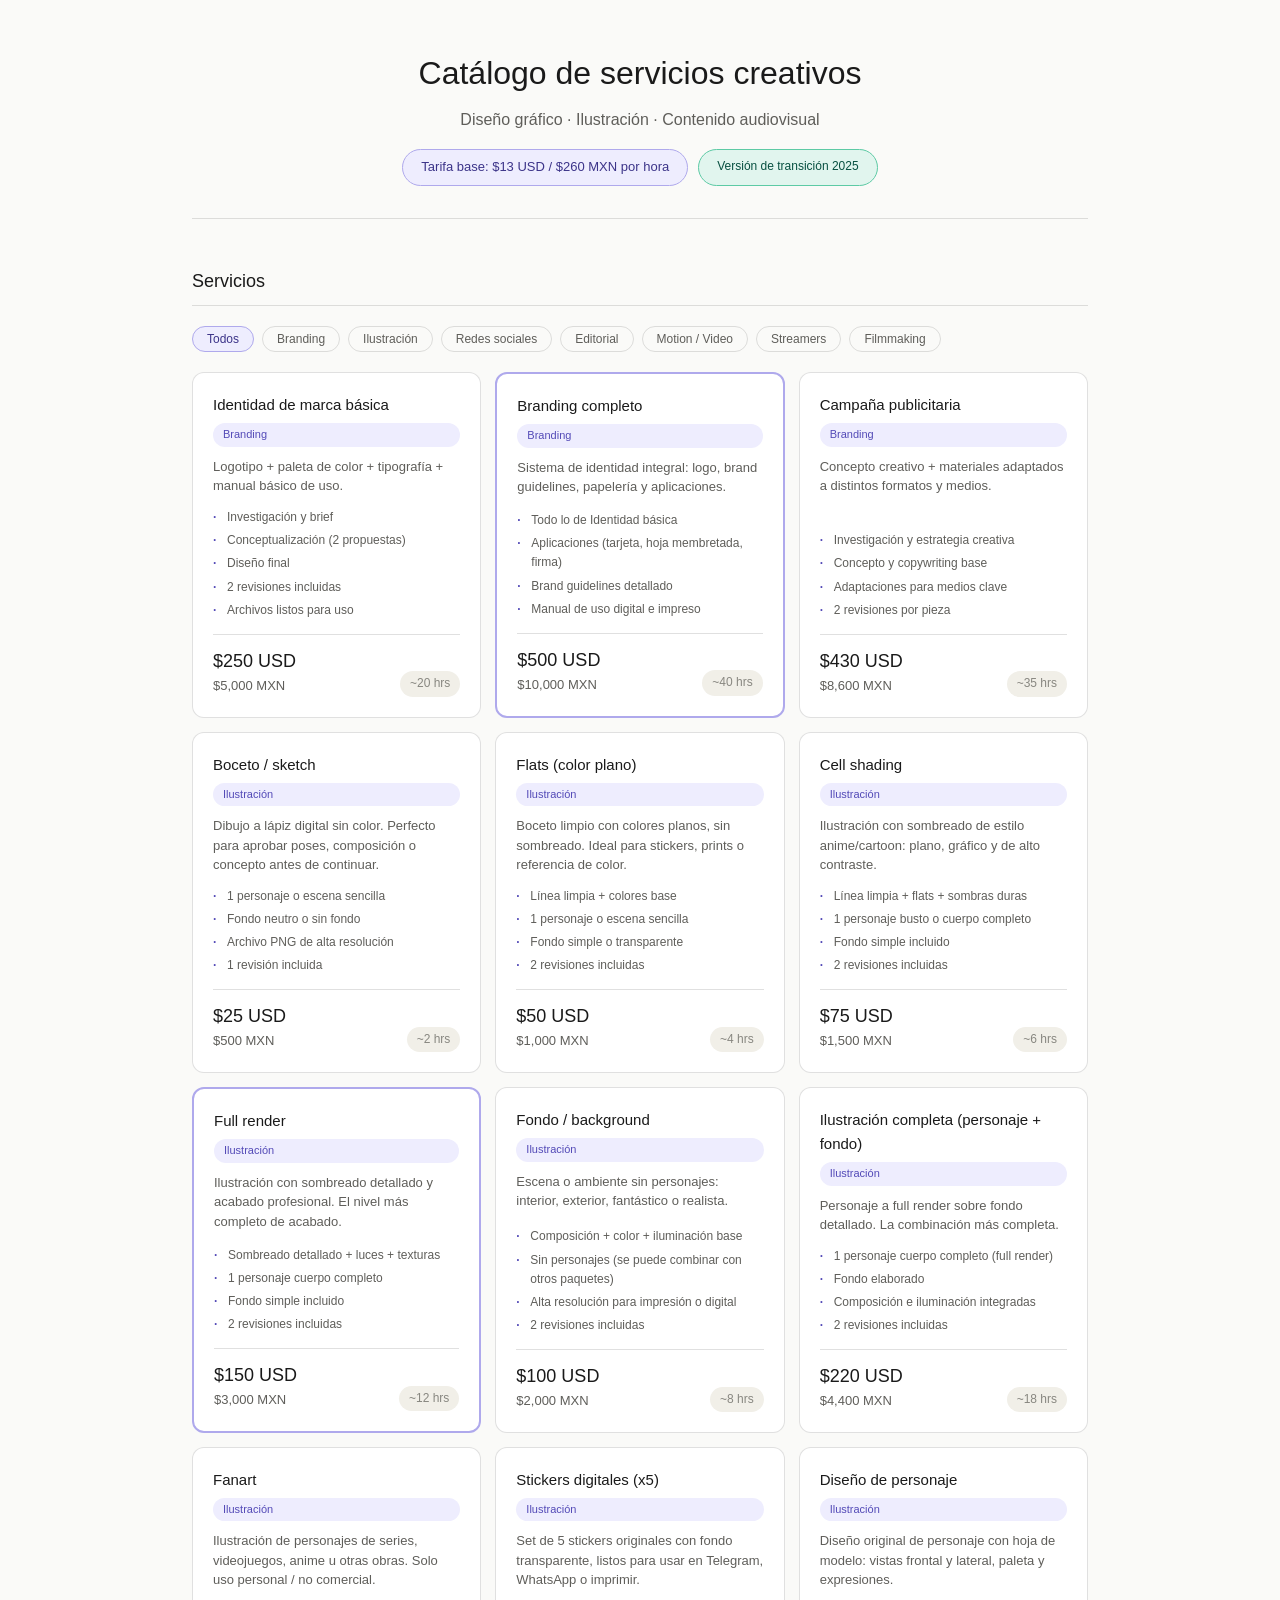
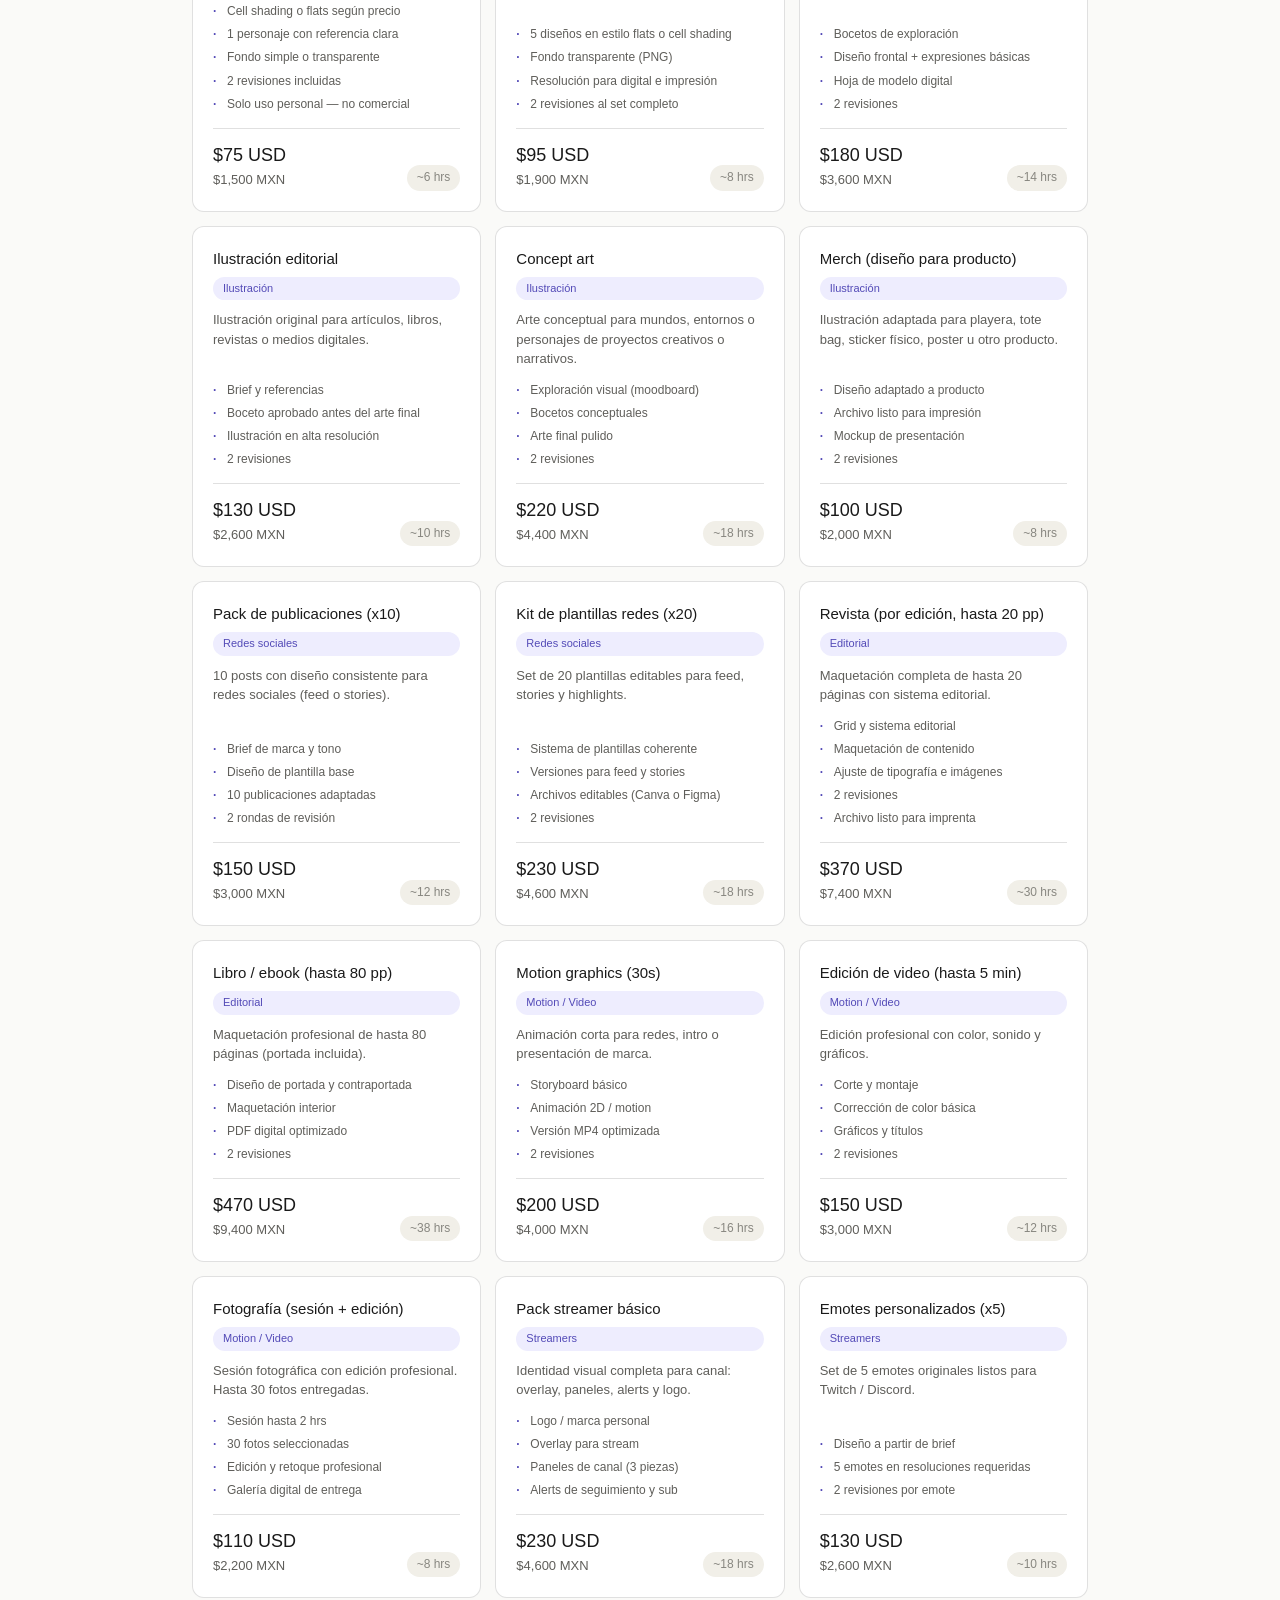
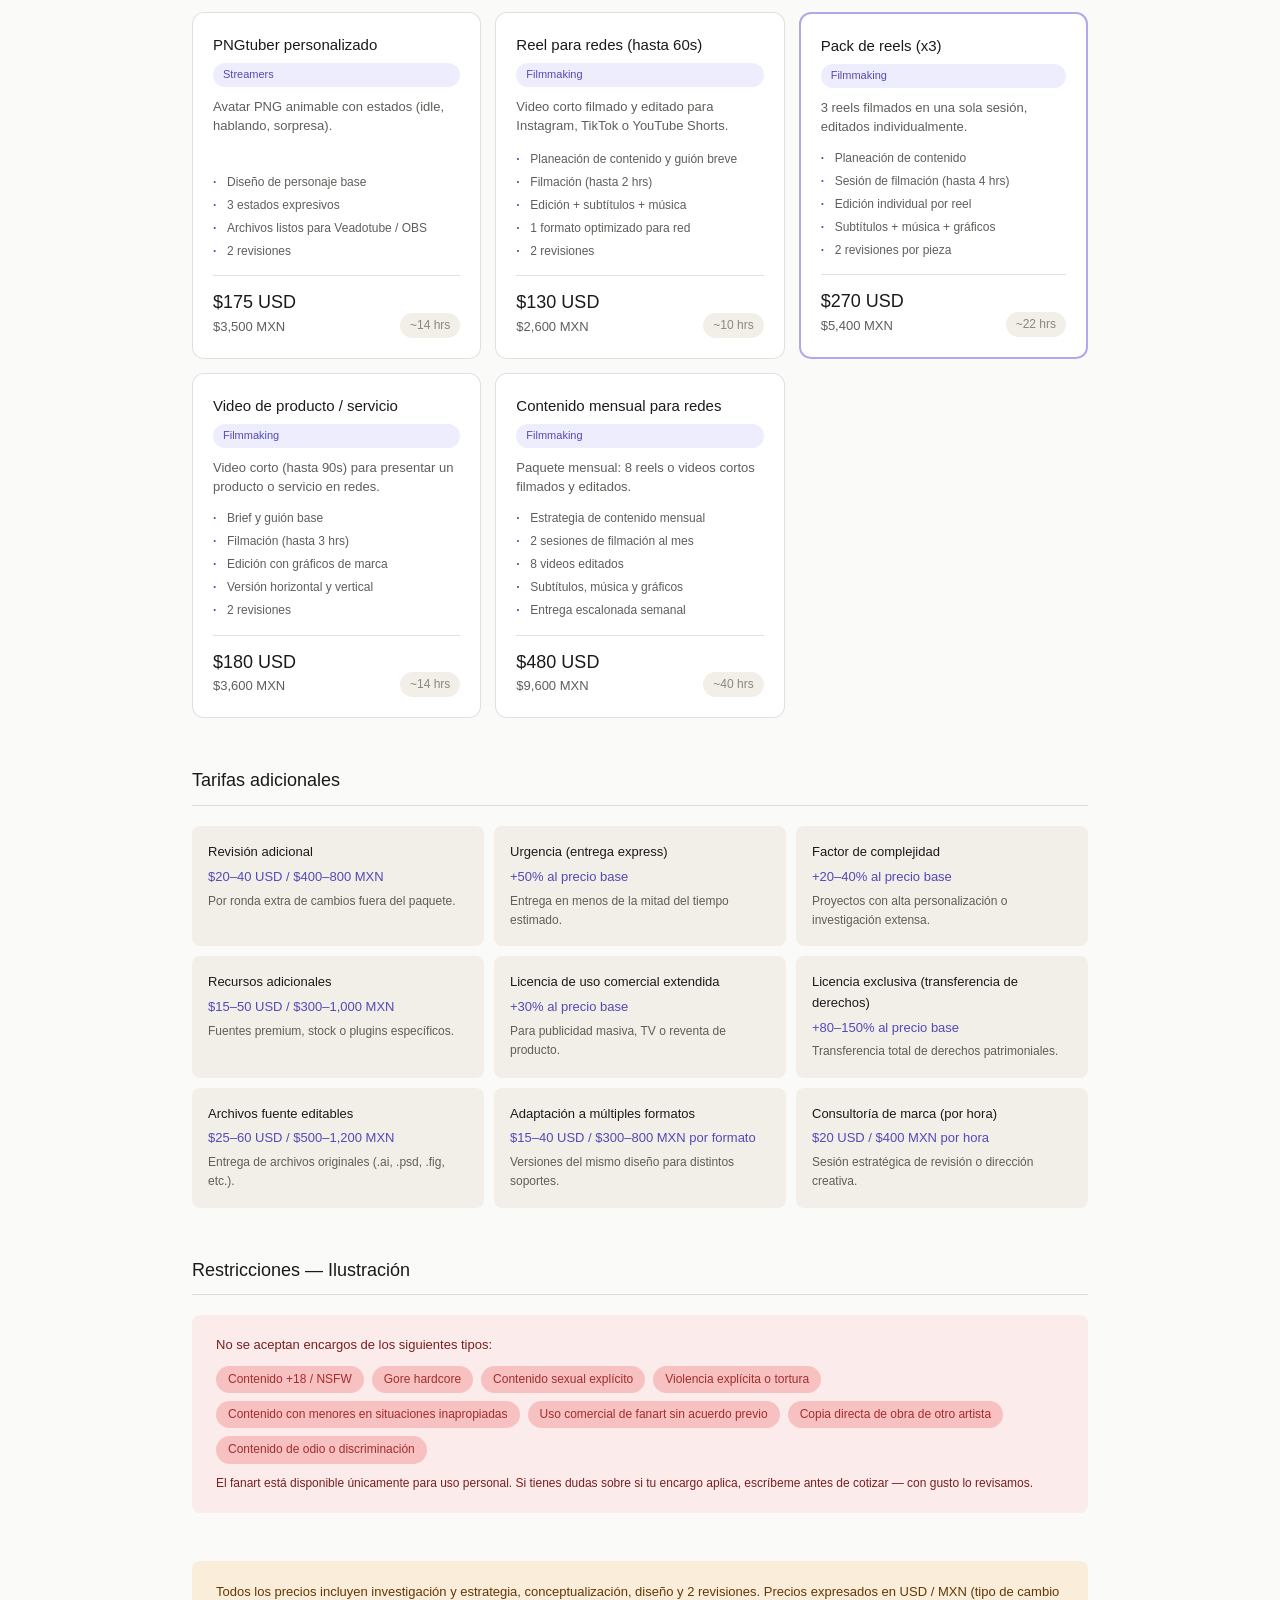
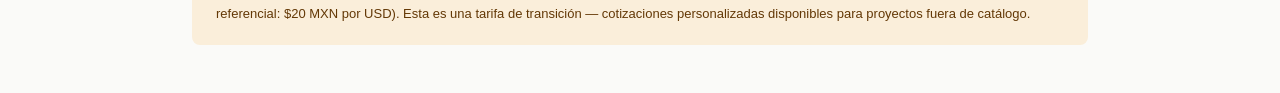
==== index.html @ ddeb5fc2 "init commit" ====
<!DOCTYPE html>
<html lang="es">
<head>
<meta charset="UTF-8">
<meta name="viewport" content="width=device-width, initial-scale=1.0">
<title>Catálogo de Servicios Creativos — Versión Actual</title>
<style>
  :root {
    --purple-50: #EEEDFE; --purple-200: #AFA9EC; --purple-600: #534AB7; --purple-800: #3C3489;
    --teal-50: #E1F5EE; --teal-200: #5DCAA5; --teal-800: #085041;
    --amber-50: #FAEEDA; --amber-800: #633806;
    --text-primary: #1a1a1a; --text-secondary: #5F5E5A; --text-tertiary: #888780;
    --bg-primary: #ffffff; --bg-secondary: #F1EFE8;
    --border: rgba(0,0,0,0.12); --radius-md: 8px; --radius-lg: 12px;
  }
  * { box-sizing: border-box; margin: 0; padding: 0; }
  body { font-family: -apple-system, BlinkMacSystemFont, 'Segoe UI', sans-serif; color: var(--text-primary); background: #fafaf8; font-size: 15px; line-height: 1.6; }
  .page { max-width: 960px; margin: 0 auto; padding: 3rem 2rem; }
  .header { text-align: center; margin-bottom: 3rem; padding-bottom: 2rem; border-bottom: 0.5px solid var(--border); }
  .header h1 { font-size: 32px; font-weight: 500; color: var(--text-primary); margin-bottom: 8px; }
  .header p { font-size: 16px; color: var(--text-secondary); margin-bottom: 16px; }
  .badges { display: flex; gap: 10px; justify-content: center; flex-wrap: wrap; margin-top: 12px; }
  .badge { display: inline-block; font-size: 13px; font-weight: 500; padding: 7px 18px; border-radius: 999px; }
  .badge-rate { background: var(--purple-50); color: var(--purple-800); border: 1px solid var(--purple-200); }
  .badge-note { background: var(--teal-50); color: var(--teal-800); border: 1px solid var(--teal-200); font-size: 12px; }
  .section { margin-bottom: 3rem; }
  .section-title { font-size: 18px; font-weight: 500; color: var(--text-primary); margin-bottom: 1.25rem; padding-bottom: 10px; border-bottom: 0.5px solid var(--border); }
  .services-grid { display: grid; grid-template-columns: repeat(auto-fill, minmax(280px, 1fr)); gap: 14px; }
  .service-card { background: var(--bg-primary); border: 0.5px solid var(--border); border-radius: var(--radius-lg); padding: 1.25rem; display: flex; flex-direction: column; }
  .service-card.featured { border: 2px solid var(--purple-200); }
  .service-name { font-size: 15px; font-weight: 500; color: var(--text-primary); margin-bottom: 6px; }
  .service-cat { font-size: 11px; color: var(--purple-600); background: var(--purple-50); display: inline-block; padding: 3px 10px; border-radius: 999px; margin-bottom: 10px; font-weight: 500; }
  .service-desc { font-size: 13px; color: var(--text-secondary); margin-bottom: 10px; line-height: 1.5; flex-grow: 1; }
  .includes { font-size: 12px; color: var(--text-secondary); margin-bottom: 12px; }
  .includes li { padding: 2px 0; list-style: none; padding-left: 14px; position: relative; }
  .includes li::before { content: "·"; position: absolute; left: 0; color: var(--purple-600); font-weight: 700; }
  .price-row { display: flex; justify-content: space-between; align-items: flex-end; border-top: 0.5px solid var(--border); padding-top: 12px; }
  .price-usd { font-size: 18px; font-weight: 500; color: var(--text-primary); }
  .price-mxn { font-size: 13px; color: var(--text-secondary); }
  .hrs-tag { font-size: 12px; color: var(--text-tertiary); background: var(--bg-secondary); padding: 3px 10px; border-radius: 999px; }
  .extras-grid { display: grid; grid-template-columns: repeat(auto-fill, minmax(220px, 1fr)); gap: 10px; }
  .extra-card { background: var(--bg-secondary); border-radius: var(--radius-md); padding: 1rem; }
  .extra-name { font-size: 13px; font-weight: 500; color: var(--text-primary); margin-bottom: 4px; }
  .extra-price { font-size: 13px; color: var(--purple-600); font-weight: 500; margin-bottom: 4px; }
  .extra-desc { font-size: 12px; color: var(--text-secondary); }
  .note-box { background: var(--amber-50); border-radius: var(--radius-md); padding: 1.25rem 1.5rem; font-size: 13px; color: var(--amber-800); line-height: 1.7; }
  .restrict-box { background: #FCEBEB; border-radius: var(--radius-md); padding: 1.25rem 1.5rem; margin-top: 1rem; }
  .restrict-title { font-size: 13px; font-weight: 500; color: #791F1F; margin-bottom: 10px; }
  .restrict-grid { display: flex; flex-wrap: wrap; gap: 8px; }
  .restrict-tag { font-size: 12px; color: #A32D2D; background: #F7C1C1; padding: 4px 12px; border-radius: 999px; }
  .restrict-note { font-size: 12px; color: #791F1F; margin-top: 10px; line-height: 1.6; }
  .filter-bar { display: flex; flex-wrap: wrap; gap: 8px; margin-bottom: 1.25rem; }
  .filter-btn { font-size: 12px; padding: 5px 14px; border: 0.5px solid var(--border); border-radius: 999px; background: transparent; color: var(--text-secondary); cursor: pointer; font-family: inherit; }
  .filter-btn.active, .filter-btn:hover { background: var(--purple-50); color: var(--purple-800); border-color: var(--purple-200); }
  @media print { .filter-bar { display: none; } .services-grid { grid-template-columns: repeat(2, 1fr); } }
</style>
</head>
<body>
<div class="page">
  <div class="header">
    <h1>Catálogo de servicios creativos</h1>
    <p>Diseño gráfico · Ilustración · Contenido audiovisual</p>
    <div class="badges">
      <div class="badge badge-rate">Tarifa base: $13 USD / $260 MXN por hora</div>
      <div class="badge badge-note">Versión de transición 2025</div>
    </div>
  </div>

  <div class="section">
    <div class="section-title">Servicios</div>
    <div class="filter-bar">
      <button class="filter-btn active" onclick="filterCards('all', this)">Todos</button>
      <button class="filter-btn" onclick="filterCards('branding', this)">Branding</button>
      <button class="filter-btn" onclick="filterCards('ilustracion', this)">Ilustración</button>
      <button class="filter-btn" onclick="filterCards('social', this)">Redes sociales</button>
      <button class="filter-btn" onclick="filterCards('editorial', this)">Editorial</button>
      <button class="filter-btn" onclick="filterCards('motion', this)">Motion / Video</button>
      <button class="filter-btn" onclick="filterCards('streamer', this)">Streamers</button>
      <button class="filter-btn" onclick="filterCards('filmmaking', this)">Filmmaking</button>
    </div>
    <div class="services-grid" id="services-grid"></div>
  </div>

  <div class="section">
    <div class="section-title">Tarifas adicionales</div>
    <div class="extras-grid" id="extras-grid"></div>
  </div>

  <div class="section">
    <div class="section-title">Restricciones — Ilustración</div>
    <div class="restrict-box">
      <div class="restrict-title">No se aceptan encargos de los siguientes tipos:</div>
      <div class="restrict-grid">
        <span class="restrict-tag">Contenido +18 / NSFW</span>
        <span class="restrict-tag">Gore hardcore</span>
        <span class="restrict-tag">Contenido sexual explícito</span>
        <span class="restrict-tag">Violencia explícita o tortura</span>
        <span class="restrict-tag">Contenido con menores en situaciones inapropiadas</span>
        <span class="restrict-tag">Uso comercial de fanart sin acuerdo previo</span>
        <span class="restrict-tag">Copia directa de obra de otro artista</span>
        <span class="restrict-tag">Contenido de odio o discriminación</span>
      </div>
      <div class="restrict-note">El fanart está disponible únicamente para uso personal. Si tienes dudas sobre si tu encargo aplica, escríbeme antes de cotizar — con gusto lo revisamos.</div>
    </div>
  </div>

  <div class="note-box">
    Todos los precios incluyen investigación y estrategia, conceptualización, diseño y 2 revisiones. Precios expresados en USD / MXN (tipo de cambio referencial: $20 MXN por USD). Esta es una tarifa de transición — cotizaciones personalizadas disponibles para proyectos fuera de catálogo.
  </div>
</div>

<script>
const TC = 20;
const services = [
  { cat: 'branding', name: 'Identidad de marca básica', desc: 'Logotipo + paleta de color + tipografía + manual básico de uso.', hrs: 20, price: 250, includes: ['Investigación y brief', 'Conceptualización (2 propuestas)', 'Diseño final', '2 revisiones incluidas', 'Archivos listos para uso'] },
  { cat: 'branding', name: 'Branding completo', desc: 'Sistema de identidad integral: logo, brand guidelines, papelería y aplicaciones.', hrs: 40, price: 500, featured: true, includes: ['Todo lo de Identidad básica', 'Aplicaciones (tarjeta, hoja membretada, firma)', 'Brand guidelines detallado', 'Manual de uso digital e impreso'] },
  { cat: 'branding', name: 'Campaña publicitaria', desc: 'Concepto creativo + materiales adaptados a distintos formatos y medios.', hrs: 35, price: 430, includes: ['Investigación y estrategia creativa', 'Concepto y copywriting base', 'Adaptaciones para medios clave', '2 revisiones por pieza'] },
  { cat: 'ilustracion', name: 'Boceto / sketch', desc: 'Dibujo a lápiz digital sin color. Perfecto para aprobar poses, composición o concepto antes de continuar.', hrs: 2, price: 25, includes: ['1 personaje o escena sencilla', 'Fondo neutro o sin fondo', 'Archivo PNG de alta resolución', '1 revisión incluida'] },
  { cat: 'ilustracion', name: 'Flats (color plano)', desc: 'Boceto limpio con colores planos, sin sombreado. Ideal para stickers, prints o referencia de color.', hrs: 4, price: 50, includes: ['Línea limpia + colores base', '1 personaje o escena sencilla', 'Fondo simple o transparente', '2 revisiones incluidas'] },
  { cat: 'ilustracion', name: 'Cell shading', desc: 'Ilustración con sombreado de estilo anime/cartoon: plano, gráfico y de alto contraste.', hrs: 6, price: 75, includes: ['Línea limpia + flats + sombras duras', '1 personaje busto o cuerpo completo', 'Fondo simple incluido', '2 revisiones incluidas'] },
  { cat: 'ilustracion', name: 'Full render', desc: 'Ilustración con sombreado detallado y acabado profesional. El nivel más completo de acabado.', hrs: 12, price: 150, featured: true, includes: ['Sombreado detallado + luces + texturas', '1 personaje cuerpo completo', 'Fondo simple incluido', '2 revisiones incluidas'] },
  { cat: 'ilustracion', name: 'Fondo / background', desc: 'Escena o ambiente sin personajes: interior, exterior, fantástico o realista.', hrs: 8, price: 100, includes: ['Composición + color + iluminación base', 'Sin personajes (se puede combinar con otros paquetes)', 'Alta resolución para impresión o digital', '2 revisiones incluidas'] },
  { cat: 'ilustracion', name: 'Ilustración completa (personaje + fondo)', desc: 'Personaje a full render sobre fondo detallado. La combinación más completa.', hrs: 18, price: 220, includes: ['1 personaje cuerpo completo (full render)', 'Fondo elaborado', 'Composición e iluminación integradas', '2 revisiones incluidas'] },
  { cat: 'ilustracion', name: 'Fanart', desc: 'Ilustración de personajes de series, videojuegos, anime u otras obras. Solo uso personal / no comercial.', hrs: 6, price: 75, includes: ['Cell shading o flats según precio', '1 personaje con referencia clara', 'Fondo simple o transparente', '2 revisiones incluidas', 'Solo uso personal — no comercial'] },
  { cat: 'ilustracion', name: 'Stickers digitales (x5)', desc: 'Set de 5 stickers originales con fondo transparente, listos para usar en Telegram, WhatsApp o imprimir.', hrs: 8, price: 95, includes: ['5 diseños en estilo flats o cell shading', 'Fondo transparente (PNG)', 'Resolución para digital e impresión', '2 revisiones al set completo'] },
  { cat: 'ilustracion', name: 'Diseño de personaje', desc: 'Diseño original de personaje con hoja de modelo: vistas frontal y lateral, paleta y expresiones.', hrs: 14, price: 180, includes: ['Bocetos de exploración', 'Diseño frontal + expresiones básicas', 'Hoja de modelo digital', '2 revisiones'] },
  { cat: 'ilustracion', name: 'Ilustración editorial', desc: 'Ilustración original para artículos, libros, revistas o medios digitales.', hrs: 10, price: 130, includes: ['Brief y referencias', 'Boceto aprobado antes del arte final', 'Ilustración en alta resolución', '2 revisiones'] },
  { cat: 'ilustracion', name: 'Concept art', desc: 'Arte conceptual para mundos, entornos o personajes de proyectos creativos o narrativos.', hrs: 18, price: 220, includes: ['Exploración visual (moodboard)', 'Bocetos conceptuales', 'Arte final pulido', '2 revisiones'] },
  { cat: 'ilustracion', name: 'Merch (diseño para producto)', desc: 'Ilustración adaptada para playera, tote bag, sticker físico, poster u otro producto.', hrs: 8, price: 100, includes: ['Diseño adaptado a producto', 'Archivo listo para impresión', 'Mockup de presentación', '2 revisiones'] },
  { cat: 'social', name: 'Pack de publicaciones (x10)', desc: '10 posts con diseño consistente para redes sociales (feed o stories).', hrs: 12, price: 150, includes: ['Brief de marca y tono', 'Diseño de plantilla base', '10 publicaciones adaptadas', '2 rondas de revisión'] },
  { cat: 'social', name: 'Kit de plantillas redes (x20)', desc: 'Set de 20 plantillas editables para feed, stories y highlights.', hrs: 18, price: 230, includes: ['Sistema de plantillas coherente', 'Versiones para feed y stories', 'Archivos editables (Canva o Figma)', '2 revisiones'] },
  { cat: 'editorial', name: 'Revista (por edición, hasta 20 pp)', desc: 'Maquetación completa de hasta 20 páginas con sistema editorial.', hrs: 30, price: 370, includes: ['Grid y sistema editorial', 'Maquetación de contenido', 'Ajuste de tipografía e imágenes', '2 revisiones', 'Archivo listo para imprenta'] },
  { cat: 'editorial', name: 'Libro / ebook (hasta 80 pp)', desc: 'Maquetación profesional de hasta 80 páginas (portada incluida).', hrs: 38, price: 470, includes: ['Diseño de portada y contraportada', 'Maquetación interior', 'PDF digital optimizado', '2 revisiones'] },
  { cat: 'motion', name: 'Motion graphics (30s)', desc: 'Animación corta para redes, intro o presentación de marca.', hrs: 16, price: 200, includes: ['Storyboard básico', 'Animación 2D / motion', 'Versión MP4 optimizada', '2 revisiones'] },
  { cat: 'motion', name: 'Edición de video (hasta 5 min)', desc: 'Edición profesional con color, sonido y gráficos.', hrs: 12, price: 150, includes: ['Corte y montaje', 'Corrección de color básica', 'Gráficos y títulos', '2 revisiones'] },
  { cat: 'motion', name: 'Fotografía (sesión + edición)', desc: 'Sesión fotográfica con edición profesional. Hasta 30 fotos entregadas.', hrs: 8, price: 110, includes: ['Sesión hasta 2 hrs', '30 fotos seleccionadas', 'Edición y retoque profesional', 'Galería digital de entrega'] },
  { cat: 'streamer', name: 'Pack streamer básico', desc: 'Identidad visual completa para canal: overlay, paneles, alerts y logo.', hrs: 18, price: 230, includes: ['Logo / marca personal', 'Overlay para stream', 'Paneles de canal (3 piezas)', 'Alerts de seguimiento y sub'] },
  { cat: 'streamer', name: 'Emotes personalizados (x5)', desc: 'Set de 5 emotes originales listos para Twitch / Discord.', hrs: 10, price: 130, includes: ['Diseño a partir de brief', '5 emotes en resoluciones requeridas', '2 revisiones por emote'] },
  { cat: 'streamer', name: 'PNGtuber personalizado', desc: 'Avatar PNG animable con estados (idle, hablando, sorpresa).', hrs: 14, price: 175, includes: ['Diseño de personaje base', '3 estados expresivos', 'Archivos listos para Veadotube / OBS', '2 revisiones'] },
  { cat: 'filmmaking', name: 'Reel para redes (hasta 60s)', desc: 'Video corto filmado y editado para Instagram, TikTok o YouTube Shorts.', hrs: 10, price: 130, includes: ['Planeación de contenido y guión breve', 'Filmación (hasta 2 hrs)', 'Edición + subtítulos + música', '1 formato optimizado para red', '2 revisiones'] },
  { cat: 'filmmaking', name: 'Pack de reels (x3)', desc: '3 reels filmados en una sola sesión, editados individualmente.', hrs: 22, price: 270, featured: true, includes: ['Planeación de contenido', 'Sesión de filmación (hasta 4 hrs)', 'Edición individual por reel', 'Subtítulos + música + gráficos', '2 revisiones por pieza'] },
  { cat: 'filmmaking', name: 'Video de producto / servicio', desc: 'Video corto (hasta 90s) para presentar un producto o servicio en redes.', hrs: 14, price: 180, includes: ['Brief y guión base', 'Filmación (hasta 3 hrs)', 'Edición con gráficos de marca', 'Versión horizontal y vertical', '2 revisiones'] },
  { cat: 'filmmaking', name: 'Contenido mensual para redes', desc: 'Paquete mensual: 8 reels o videos cortos filmados y editados.', hrs: 40, price: 480, includes: ['Estrategia de contenido mensual', '2 sesiones de filmación al mes', '8 videos editados', 'Subtítulos, música y gráficos', 'Entrega escalonada semanal'] },
];

const extras = [
  { name: 'Revisión adicional', price: '$20–40 USD / $400–800 MXN', desc: 'Por ronda extra de cambios fuera del paquete.' },
  { name: 'Urgencia (entrega express)', price: '+50% al precio base', desc: 'Entrega en menos de la mitad del tiempo estimado.' },
  { name: 'Factor de complejidad', price: '+20–40% al precio base', desc: 'Proyectos con alta personalización o investigación extensa.' },
  { name: 'Recursos adicionales', price: '$15–50 USD / $300–1,000 MXN', desc: 'Fuentes premium, stock o plugins específicos.' },
  { name: 'Licencia de uso comercial extendida', price: '+30% al precio base', desc: 'Para publicidad masiva, TV o reventa de producto.' },
  { name: 'Licencia exclusiva (transferencia de derechos)', price: '+80–150% al precio base', desc: 'Transferencia total de derechos patrimoniales.' },
  { name: 'Archivos fuente editables', price: '$25–60 USD / $500–1,200 MXN', desc: 'Entrega de archivos originales (.ai, .psd, .fig, etc.).' },
  { name: 'Adaptación a múltiples formatos', price: '$15–40 USD / $300–800 MXN por formato', desc: 'Versiones del mismo diseño para distintos soportes.' },
  { name: 'Consultoría de marca (por hora)', price: '$20 USD / $400 MXN por hora', desc: 'Sesión estratégica de revisión o dirección creativa.' },
];

const catLabels = { branding: 'Branding', ilustracion: 'Ilustración', social: 'Redes sociales', editorial: 'Editorial', motion: 'Motion / Video', streamer: 'Streamers', filmmaking: 'Filmmaking' };
let currentFilter = 'all';

function filterCards(cat, btn) {
  currentFilter = cat;
  document.querySelectorAll('.filter-btn').forEach(b => b.classList.remove('active'));
  btn.classList.add('active');
  renderServices();
}

function renderServices() {
  const filtered = currentFilter === 'all' ? services : services.filter(s => s.cat === currentFilter);
  document.getElementById('services-grid').innerHTML = filtered.map(s => `
    <div class="service-card${s.featured ? ' featured' : ''}">
      <div class="service-name">${s.name}</div>
      <span class="service-cat">${catLabels[s.cat] || s.cat}</span>
      <div class="service-desc">${s.desc}</div>
      <ul class="includes">${s.includes.map(i => `<li>${i}</li>`).join('')}</ul>
      <div class="price-row">
        <div><div class="price-usd">$${s.price.toLocaleString('en-US')} USD</div><div class="price-mxn">$${(s.price*TC).toLocaleString('es-MX')} MXN</div></div>
        <span class="hrs-tag">~${s.hrs} hrs</span>
      </div>
    </div>`).join('');
}

document.getElementById('extras-grid').innerHTML = extras.map(e => `
  <div class="extra-card"><div class="extra-name">${e.name}</div><div class="extra-price">${e.price}</div><div class="extra-desc">${e.desc}</div></div>`).join('');

renderServices();
</script>
</body>
</html>
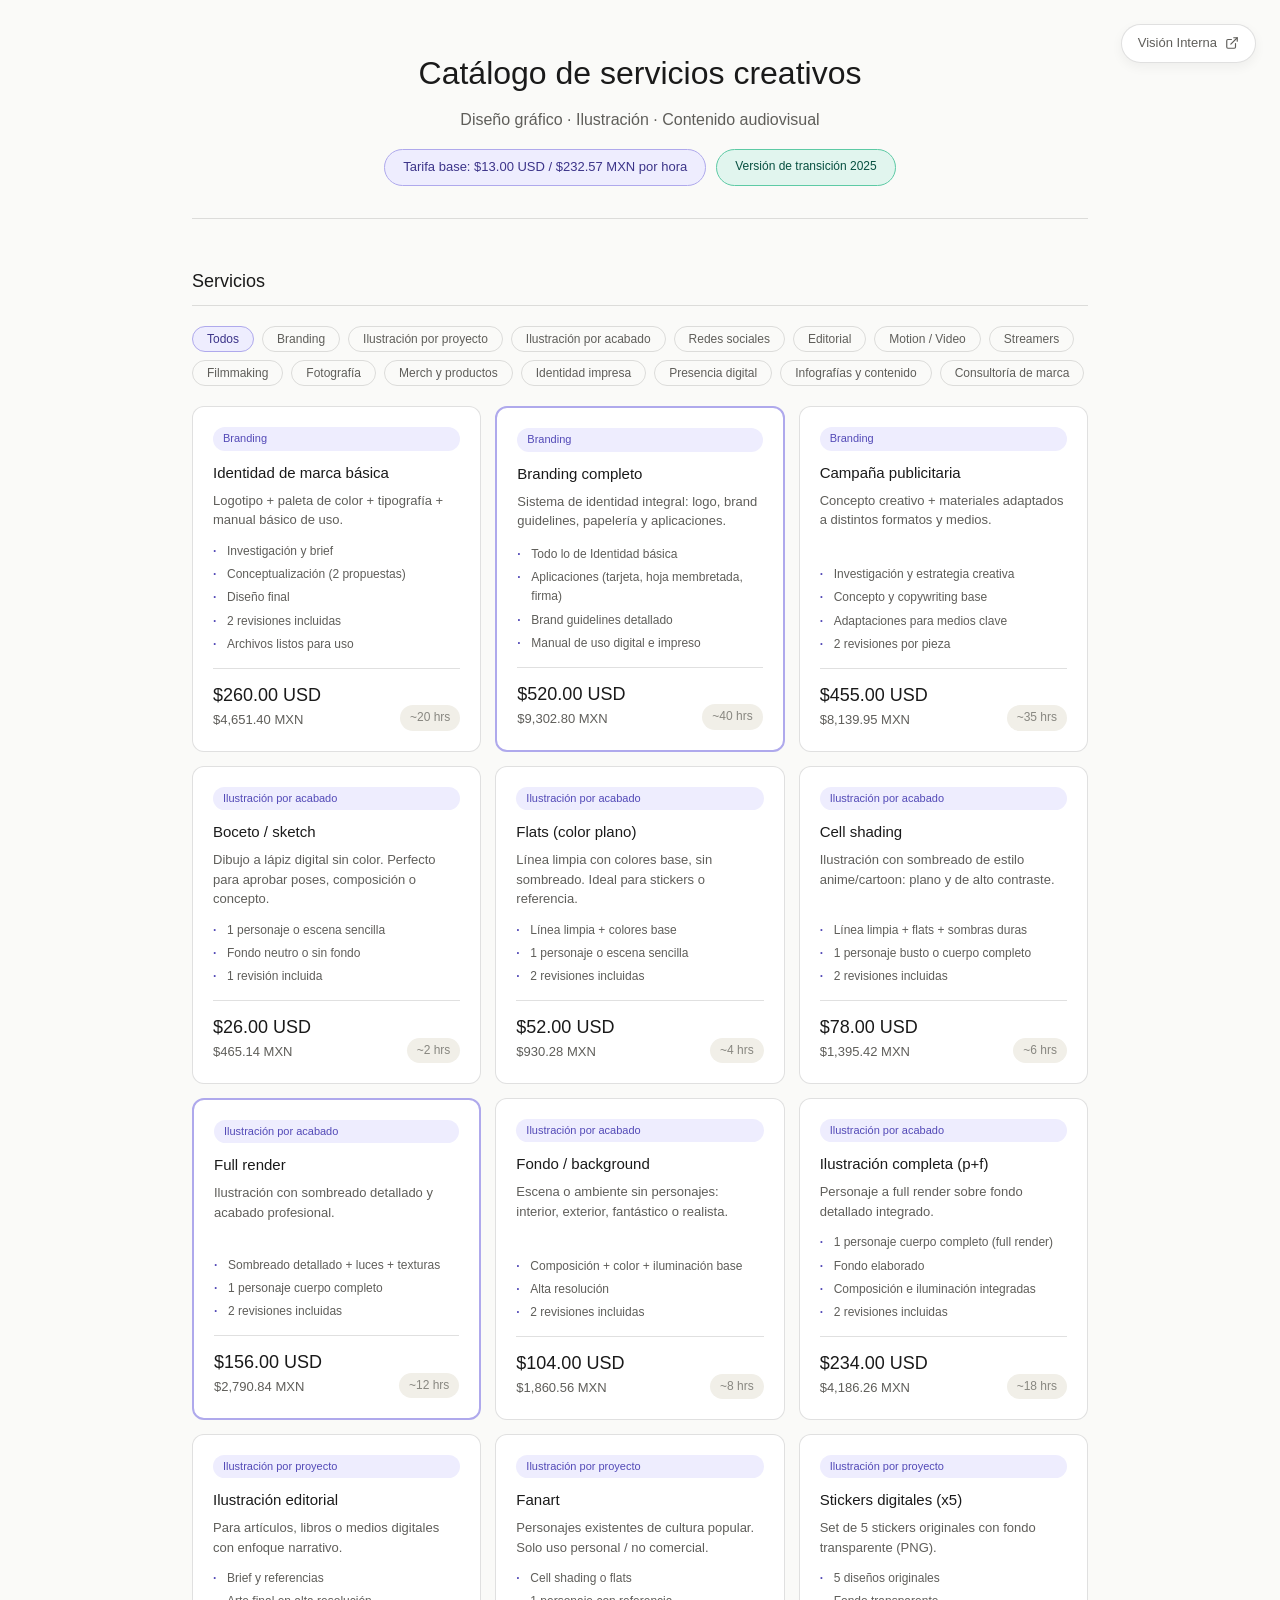
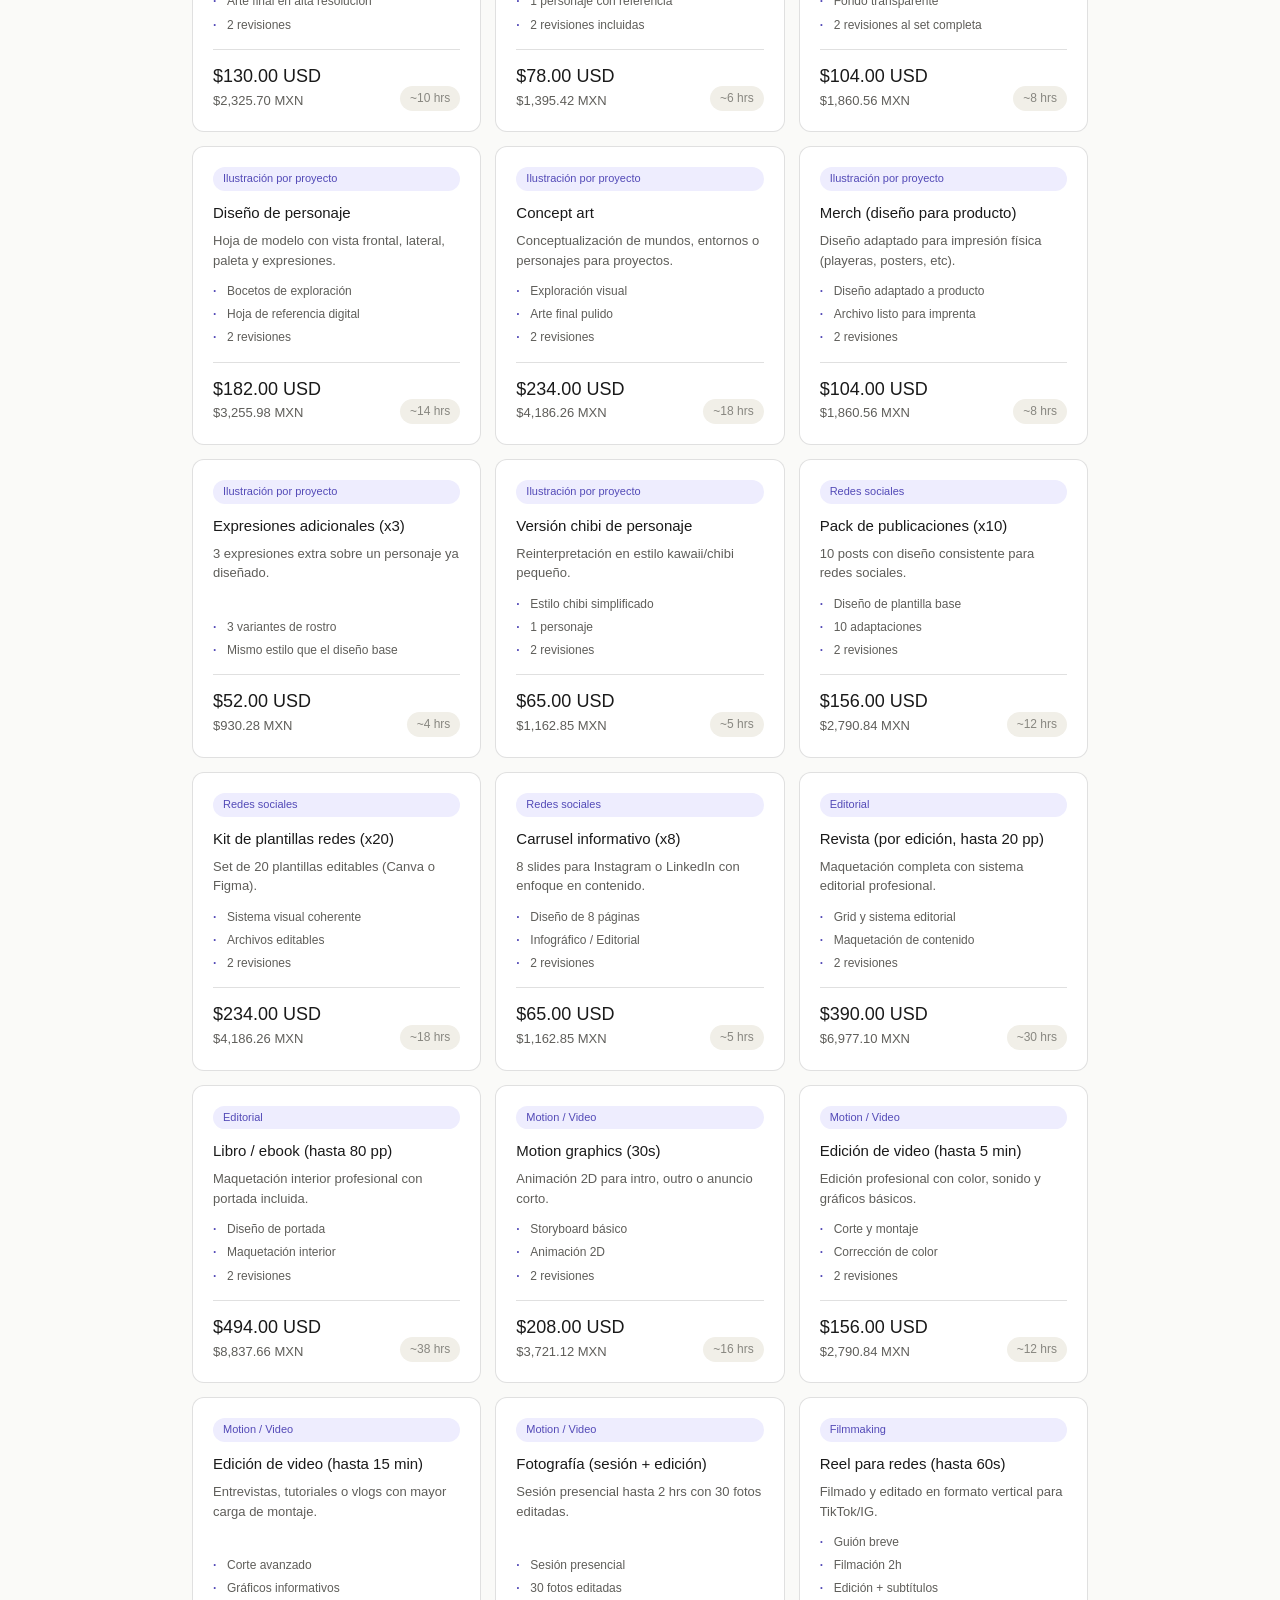
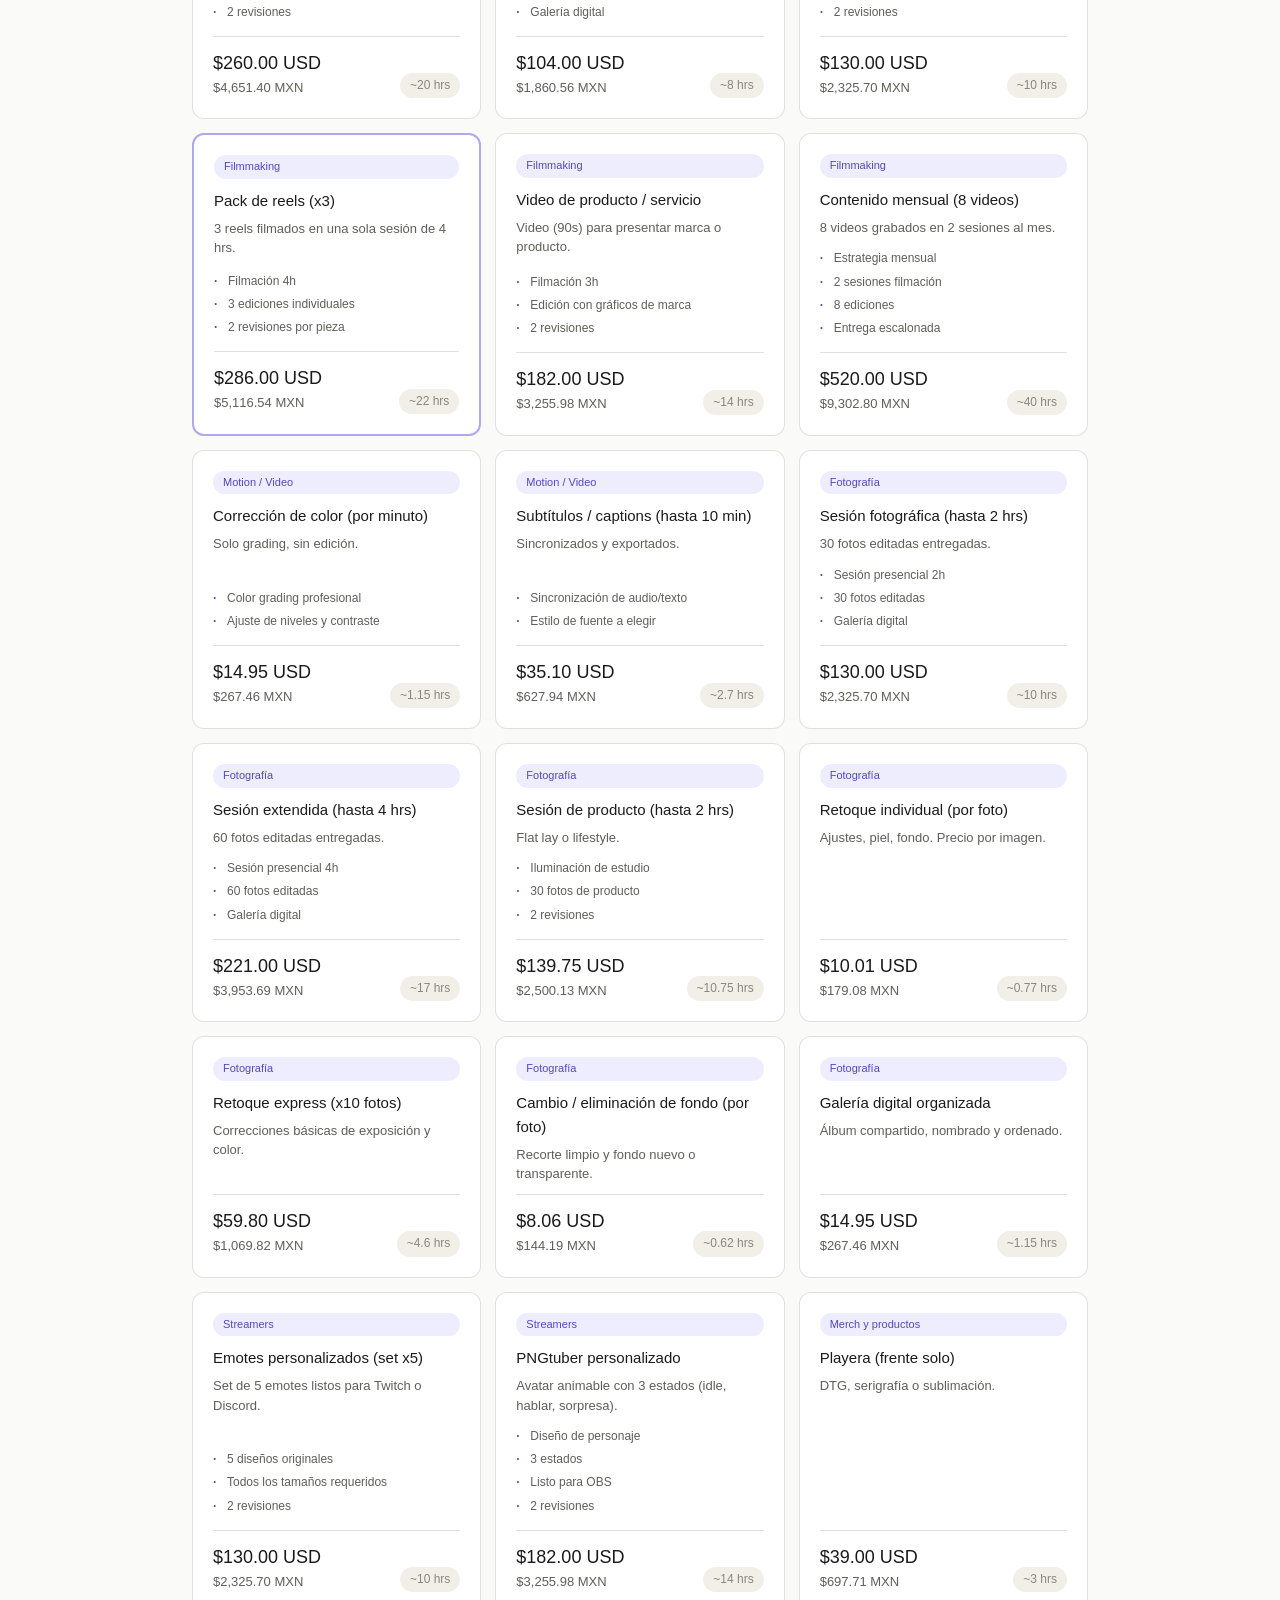
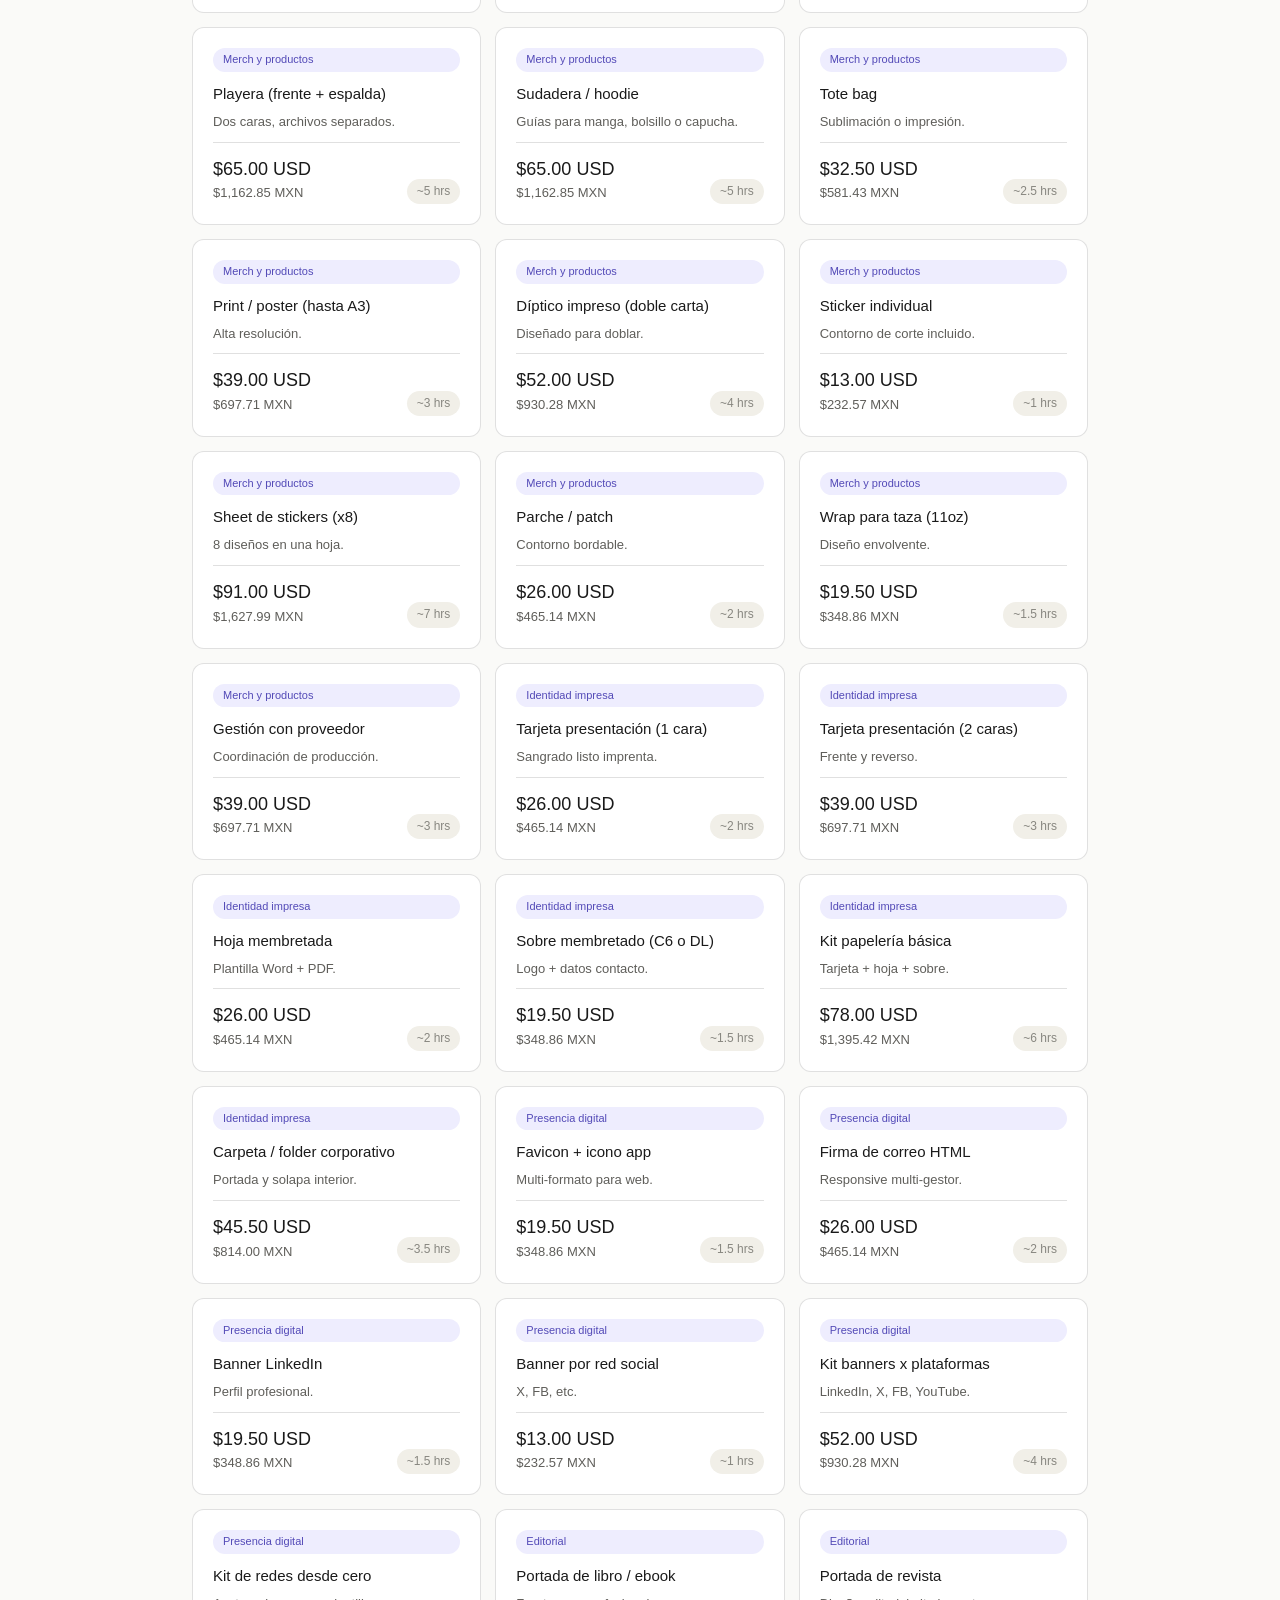
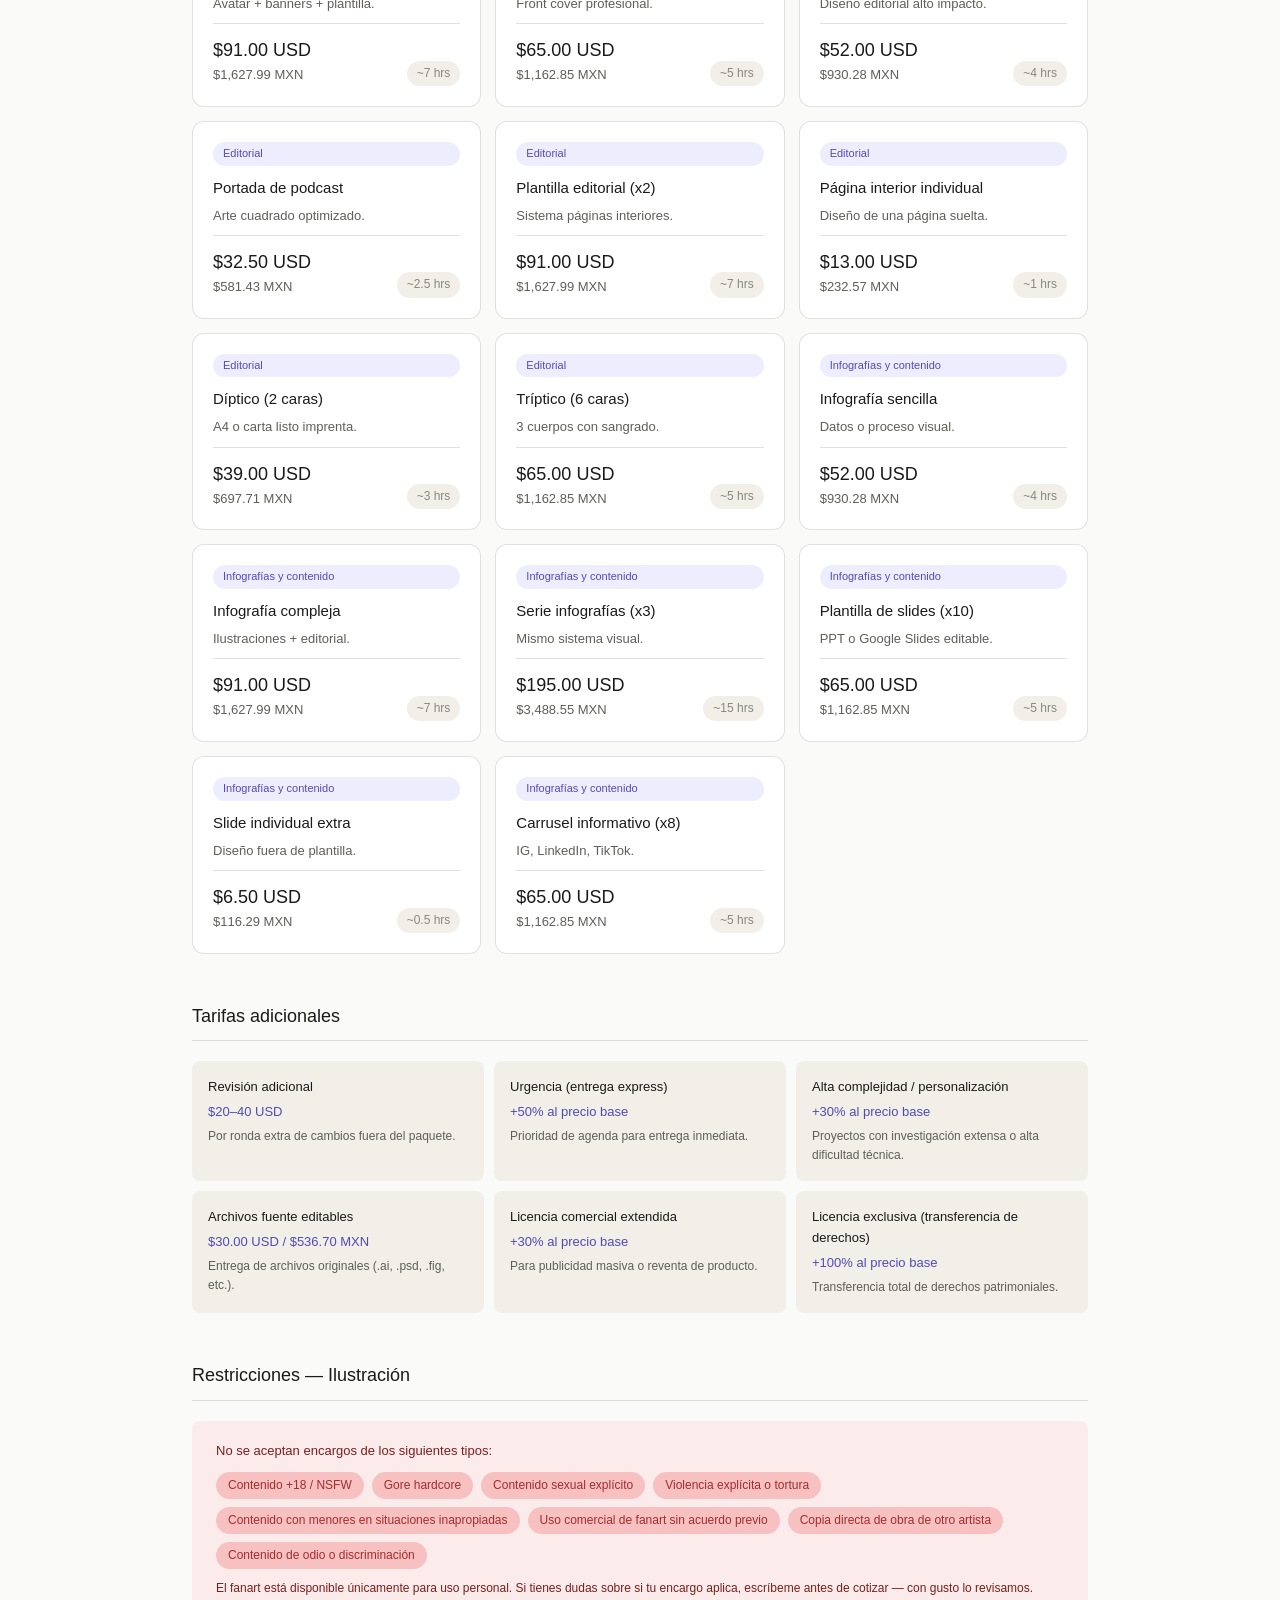
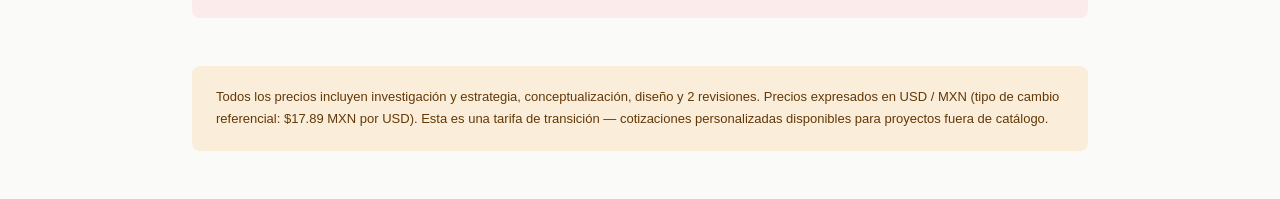
==== commit 07ff48cd: "Cambio 1" ====
--- a/index.html
+++ b/index.html
@@ -52,11 +52,17 @@
   .filter-bar { display: flex; flex-wrap: wrap; gap: 8px; margin-bottom: 1.25rem; }
   .filter-btn { font-size: 12px; padding: 5px 14px; border: 0.5px solid var(--border); border-radius: 999px; background: transparent; color: var(--text-secondary); cursor: pointer; font-family: inherit; }
   .filter-btn.active, .filter-btn:hover { background: var(--purple-50); color: var(--purple-800); border-color: var(--purple-200); }
-  @media print { .filter-bar { display: none; } .services-grid { grid-template-columns: repeat(2, 1fr); } }
+  .view-switch { position: fixed; top: 1.5rem; right: 1.5rem; z-index: 100; background: var(--bg-primary); border: 1px solid var(--border); padding: 8px 16px; border-radius: 999px; font-size: 13px; font-weight: 500; color: var(--text-secondary); text-decoration: none; display: flex; align-items: center; gap: 8px; box-shadow: 0 4px 12px rgba(0,0,0,0.05); transition: all 0.2s; }
+  .view-switch:hover { background: var(--purple-600); color: white; border-color: var(--purple-600); transform: translateY(-2px); }
+  @media print { .filter-bar, .view-switch { display: none; } .services-grid { grid-template-columns: repeat(2, 1fr); } }
 </style>
 </head>
 <body>
 <div class="page">
+  <a href="Referencia Interna de Precios.html" class="view-switch">
+    <span>Visión Interna</span>
+    <svg width="14" height="14" viewBox="0 0 24 24" fill="none" stroke="currentColor" stroke-width="2" stroke-linecap="round" stroke-linejoin="round"><path d="M18 13v6a2 2 0 0 1-2 2H5a2 2 0 0 1-2-2V8a2 2 0 0 1 2-2h6"></path><polyline points="15 3 21 3 21 9"></polyline><line x1="10" y1="14" x2="21" y2="3"></line></svg>
+  </a>
   <div class="header">
     <h1>Catálogo de servicios creativos</h1>
     <p>Diseño gráfico · Ilustración · Contenido audiovisual</p>
@@ -69,14 +75,7 @@
   <div class="section">
     <div class="section-title">Servicios</div>
     <div class="filter-bar">
-      <button class="filter-btn active" onclick="filterCards('all', this)">Todos</button>
-      <button class="filter-btn" onclick="filterCards('branding', this)">Branding</button>
-      <button class="filter-btn" onclick="filterCards('ilustracion', this)">Ilustración</button>
-      <button class="filter-btn" onclick="filterCards('social', this)">Redes sociales</button>
-      <button class="filter-btn" onclick="filterCards('editorial', this)">Editorial</button>
-      <button class="filter-btn" onclick="filterCards('motion', this)">Motion / Video</button>
-      <button class="filter-btn" onclick="filterCards('streamer', this)">Streamers</button>
-      <button class="filter-btn" onclick="filterCards('filmmaking', this)">Filmmaking</button>
+      <!-- Filtros dinámicos desde JS -->
     </div>
     <div class="services-grid" id="services-grid"></div>
   </div>
@@ -105,85 +104,109 @@
   </div>
 
   <div class="note-box">
-    Todos los precios incluyen investigación y estrategia, conceptualización, diseño y 2 revisiones. Precios expresados en USD / MXN (tipo de cambio referencial: $20 MXN por USD). Esta es una tarifa de transición — cotizaciones personalizadas disponibles para proyectos fuera de catálogo.
+    Todos los precios incluyen investigación y estrategia, conceptualización, diseño y 2 revisiones. Precios expresados en USD / MXN (tipo de cambio referencial: $17.89 MXN por USD). Esta es una tarifa de transición — cotizaciones personalizadas disponibles para proyectos fuera de catálogo.
   </div>
 </div>
 
+<script src="data.js"></script>
 <script>
-const TC = 20;
-const services = [
-  { cat: 'branding', name: 'Identidad de marca básica', desc: 'Logotipo + paleta de color + tipografía + manual básico de uso.', hrs: 20, price: 250, includes: ['Investigación y brief', 'Conceptualización (2 propuestas)', 'Diseño final', '2 revisiones incluidas', 'Archivos listos para uso'] },
-  { cat: 'branding', name: 'Branding completo', desc: 'Sistema de identidad integral: logo, brand guidelines, papelería y aplicaciones.', hrs: 40, price: 500, featured: true, includes: ['Todo lo de Identidad básica', 'Aplicaciones (tarjeta, hoja membretada, firma)', 'Brand guidelines detallado', 'Manual de uso digital e impreso'] },
-  { cat: 'branding', name: 'Campaña publicitaria', desc: 'Concepto creativo + materiales adaptados a distintos formatos y medios.', hrs: 35, price: 430, includes: ['Investigación y estrategia creativa', 'Concepto y copywriting base', 'Adaptaciones para medios clave', '2 revisiones por pieza'] },
-  { cat: 'ilustracion', name: 'Boceto / sketch', desc: 'Dibujo a lápiz digital sin color. Perfecto para aprobar poses, composición o concepto antes de continuar.', hrs: 2, price: 25, includes: ['1 personaje o escena sencilla', 'Fondo neutro o sin fondo', 'Archivo PNG de alta resolución', '1 revisión incluida'] },
-  { cat: 'ilustracion', name: 'Flats (color plano)', desc: 'Boceto limpio con colores planos, sin sombreado. Ideal para stickers, prints o referencia de color.', hrs: 4, price: 50, includes: ['Línea limpia + colores base', '1 personaje o escena sencilla', 'Fondo simple o transparente', '2 revisiones incluidas'] },
-  { cat: 'ilustracion', name: 'Cell shading', desc: 'Ilustración con sombreado de estilo anime/cartoon: plano, gráfico y de alto contraste.', hrs: 6, price: 75, includes: ['Línea limpia + flats + sombras duras', '1 personaje busto o cuerpo completo', 'Fondo simple incluido', '2 revisiones incluidas'] },
-  { cat: 'ilustracion', name: 'Full render', desc: 'Ilustración con sombreado detallado y acabado profesional. El nivel más completo de acabado.', hrs: 12, price: 150, featured: true, includes: ['Sombreado detallado + luces + texturas', '1 personaje cuerpo completo', 'Fondo simple incluido', '2 revisiones incluidas'] },
-  { cat: 'ilustracion', name: 'Fondo / background', desc: 'Escena o ambiente sin personajes: interior, exterior, fantástico o realista.', hrs: 8, price: 100, includes: ['Composición + color + iluminación base', 'Sin personajes (se puede combinar con otros paquetes)', 'Alta resolución para impresión o digital', '2 revisiones incluidas'] },
-  { cat: 'ilustracion', name: 'Ilustración completa (personaje + fondo)', desc: 'Personaje a full render sobre fondo detallado. La combinación más completa.', hrs: 18, price: 220, includes: ['1 personaje cuerpo completo (full render)', 'Fondo elaborado', 'Composición e iluminación integradas', '2 revisiones incluidas'] },
-  { cat: 'ilustracion', name: 'Fanart', desc: 'Ilustración de personajes de series, videojuegos, anime u otras obras. Solo uso personal / no comercial.', hrs: 6, price: 75, includes: ['Cell shading o flats según precio', '1 personaje con referencia clara', 'Fondo simple o transparente', '2 revisiones incluidas', 'Solo uso personal — no comercial'] },
-  { cat: 'ilustracion', name: 'Stickers digitales (x5)', desc: 'Set de 5 stickers originales con fondo transparente, listos para usar en Telegram, WhatsApp o imprimir.', hrs: 8, price: 95, includes: ['5 diseños en estilo flats o cell shading', 'Fondo transparente (PNG)', 'Resolución para digital e impresión', '2 revisiones al set completo'] },
-  { cat: 'ilustracion', name: 'Diseño de personaje', desc: 'Diseño original de personaje con hoja de modelo: vistas frontal y lateral, paleta y expresiones.', hrs: 14, price: 180, includes: ['Bocetos de exploración', 'Diseño frontal + expresiones básicas', 'Hoja de modelo digital', '2 revisiones'] },
-  { cat: 'ilustracion', name: 'Ilustración editorial', desc: 'Ilustración original para artículos, libros, revistas o medios digitales.', hrs: 10, price: 130, includes: ['Brief y referencias', 'Boceto aprobado antes del arte final', 'Ilustración en alta resolución', '2 revisiones'] },
-  { cat: 'ilustracion', name: 'Concept art', desc: 'Arte conceptual para mundos, entornos o personajes de proyectos creativos o narrativos.', hrs: 18, price: 220, includes: ['Exploración visual (moodboard)', 'Bocetos conceptuales', 'Arte final pulido', '2 revisiones'] },
-  { cat: 'ilustracion', name: 'Merch (diseño para producto)', desc: 'Ilustración adaptada para playera, tote bag, sticker físico, poster u otro producto.', hrs: 8, price: 100, includes: ['Diseño adaptado a producto', 'Archivo listo para impresión', 'Mockup de presentación', '2 revisiones'] },
-  { cat: 'social', name: 'Pack de publicaciones (x10)', desc: '10 posts con diseño consistente para redes sociales (feed o stories).', hrs: 12, price: 150, includes: ['Brief de marca y tono', 'Diseño de plantilla base', '10 publicaciones adaptadas', '2 rondas de revisión'] },
-  { cat: 'social', name: 'Kit de plantillas redes (x20)', desc: 'Set de 20 plantillas editables para feed, stories y highlights.', hrs: 18, price: 230, includes: ['Sistema de plantillas coherente', 'Versiones para feed y stories', 'Archivos editables (Canva o Figma)', '2 revisiones'] },
-  { cat: 'editorial', name: 'Revista (por edición, hasta 20 pp)', desc: 'Maquetación completa de hasta 20 páginas con sistema editorial.', hrs: 30, price: 370, includes: ['Grid y sistema editorial', 'Maquetación de contenido', 'Ajuste de tipografía e imágenes', '2 revisiones', 'Archivo listo para imprenta'] },
-  { cat: 'editorial', name: 'Libro / ebook (hasta 80 pp)', desc: 'Maquetación profesional de hasta 80 páginas (portada incluida).', hrs: 38, price: 470, includes: ['Diseño de portada y contraportada', 'Maquetación interior', 'PDF digital optimizado', '2 revisiones'] },
-  { cat: 'motion', name: 'Motion graphics (30s)', desc: 'Animación corta para redes, intro o presentación de marca.', hrs: 16, price: 200, includes: ['Storyboard básico', 'Animación 2D / motion', 'Versión MP4 optimizada', '2 revisiones'] },
-  { cat: 'motion', name: 'Edición de video (hasta 5 min)', desc: 'Edición profesional con color, sonido y gráficos.', hrs: 12, price: 150, includes: ['Corte y montaje', 'Corrección de color básica', 'Gráficos y títulos', '2 revisiones'] },
-  { cat: 'motion', name: 'Fotografía (sesión + edición)', desc: 'Sesión fotográfica con edición profesional. Hasta 30 fotos entregadas.', hrs: 8, price: 110, includes: ['Sesión hasta 2 hrs', '30 fotos seleccionadas', 'Edición y retoque profesional', 'Galería digital de entrega'] },
-  { cat: 'streamer', name: 'Pack streamer básico', desc: 'Identidad visual completa para canal: overlay, paneles, alerts y logo.', hrs: 18, price: 230, includes: ['Logo / marca personal', 'Overlay para stream', 'Paneles de canal (3 piezas)', 'Alerts de seguimiento y sub'] },
-  { cat: 'streamer', name: 'Emotes personalizados (x5)', desc: 'Set de 5 emotes originales listos para Twitch / Discord.', hrs: 10, price: 130, includes: ['Diseño a partir de brief', '5 emotes en resoluciones requeridas', '2 revisiones por emote'] },
-  { cat: 'streamer', name: 'PNGtuber personalizado', desc: 'Avatar PNG animable con estados (idle, hablando, sorpresa).', hrs: 14, price: 175, includes: ['Diseño de personaje base', '3 estados expresivos', 'Archivos listos para Veadotube / OBS', '2 revisiones'] },
-  { cat: 'filmmaking', name: 'Reel para redes (hasta 60s)', desc: 'Video corto filmado y editado para Instagram, TikTok o YouTube Shorts.', hrs: 10, price: 130, includes: ['Planeación de contenido y guión breve', 'Filmación (hasta 2 hrs)', 'Edición + subtítulos + música', '1 formato optimizado para red', '2 revisiones'] },
-  { cat: 'filmmaking', name: 'Pack de reels (x3)', desc: '3 reels filmados en una sola sesión, editados individualmente.', hrs: 22, price: 270, featured: true, includes: ['Planeación de contenido', 'Sesión de filmación (hasta 4 hrs)', 'Edición individual por reel', 'Subtítulos + música + gráficos', '2 revisiones por pieza'] },
-  { cat: 'filmmaking', name: 'Video de producto / servicio', desc: 'Video corto (hasta 90s) para presentar un producto o servicio en redes.', hrs: 14, price: 180, includes: ['Brief y guión base', 'Filmación (hasta 3 hrs)', 'Edición con gráficos de marca', 'Versión horizontal y vertical', '2 revisiones'] },
-  { cat: 'filmmaking', name: 'Contenido mensual para redes', desc: 'Paquete mensual: 8 reels o videos cortos filmados y editados.', hrs: 40, price: 480, includes: ['Estrategia de contenido mensual', '2 sesiones de filmación al mes', '8 videos editados', 'Subtítulos, música y gráficos', 'Entrega escalonada semanal'] },
-];
-
-const extras = [
-  { name: 'Revisión adicional', price: '$20–40 USD / $400–800 MXN', desc: 'Por ronda extra de cambios fuera del paquete.' },
-  { name: 'Urgencia (entrega express)', price: '+50% al precio base', desc: 'Entrega en menos de la mitad del tiempo estimado.' },
-  { name: 'Factor de complejidad', price: '+20–40% al precio base', desc: 'Proyectos con alta personalización o investigación extensa.' },
-  { name: 'Recursos adicionales', price: '$15–50 USD / $300–1,000 MXN', desc: 'Fuentes premium, stock o plugins específicos.' },
-  { name: 'Licencia de uso comercial extendida', price: '+30% al precio base', desc: 'Para publicidad masiva, TV o reventa de producto.' },
-  { name: 'Licencia exclusiva (transferencia de derechos)', price: '+80–150% al precio base', desc: 'Transferencia total de derechos patrimoniales.' },
-  { name: 'Archivos fuente editables', price: '$25–60 USD / $500–1,200 MXN', desc: 'Entrega de archivos originales (.ai, .psd, .fig, etc.).' },
-  { name: 'Adaptación a múltiples formatos', price: '$15–40 USD / $300–800 MXN por formato', desc: 'Versiones del mismo diseño para distintos soportes.' },
-  { name: 'Consultoría de marca (por hora)', price: '$20 USD / $400 MXN por hora', desc: 'Sesión estratégica de revisión o dirección creativa.' },
-];
-
-const catLabels = { branding: 'Branding', ilustracion: 'Ilustración', social: 'Redes sociales', editorial: 'Editorial', motion: 'Motion / Video', streamer: 'Streamers', filmmaking: 'Filmmaking' };
+let TC = parseFloat(localStorage.getItem('cotizador_tc')) || DB.config.defaultTC;
+
+// Listen for changes in localStorage from other tabs
+window.addEventListener('storage', (e) => {
+  if (e.key === 'cotizador_tc') {
+    TC = parseFloat(e.newValue) || DB.config.defaultTC;
+    renderAll();
+  }
+});
+
+function renderAll() {
+  renderFilters();
+  renderServices();
+  renderExtras();
+  updateRateBadge();
+}
+
+const fu = n => '$' + n.toLocaleString('en-US', { minimumFractionDigits: 2, maximumFractionDigits: 2 });
+const fm = n => '$' + (n * TC).toLocaleString('es-MX', { minimumFractionDigits: 2, maximumFractionDigits: 2 }) + ' MXN';
+const getPrice = hrs => hrs * DB.config.baseRateEuro;
+
+function updateRateBadge() {
+  const badge = document.querySelector('.badge-rate');
+  if (badge) {
+    const p = getPrice(1);
+    badge.textContent = `Tarifa base: ${fu(p)} USD / ${fm(p)} por hora`;
+  }
+  const note = document.querySelector('.note-box');
+  if (note) {
+    note.innerHTML = `${DB.config.clientNote.replace('USD / MXN', 'USD / MXN (tipo de cambio referencial: $' + TC + ' MXN por USD)')}`;
+  }
+}
+
 let currentFilter = 'all';
 
-function filterCards(cat, btn) {
+function renderFilters() {
+  const bar = document.querySelector('.filter-bar');
+  const cats = Object.entries(DB.categories);
+  bar.innerHTML = `<button class="filter-btn ${currentFilter === 'all' ? 'active' : ''}" onclick="setFilter('all', this)">Todos</button>` + 
+    cats.map(([id, name]) => `<button class="filter-btn ${currentFilter === id ? 'active' : ''}" onclick="setFilter('${id}', this)">${name}</button>`).join('');
+}
+
+function setFilter(cat, btn) {
   currentFilter = cat;
   document.querySelectorAll('.filter-btn').forEach(b => b.classList.remove('active'));
   btn.classList.add('active');
   renderServices();
 }
 
+function getFlattenedServices() {
+  let all = [...DB.services];
+  // Include minor services
+  Object.entries(DB.internal.minor).forEach(([catKey, items]) => {
+    items.forEach(i => all.push({ ...i, cat: catKey }));
+  });
+  return all;
+}
+
 function renderServices() {
-  const filtered = currentFilter === 'all' ? services : services.filter(s => s.cat === currentFilter);
-  document.getElementById('services-grid').innerHTML = filtered.map(s => `
+  const allSrv = getFlattenedServices();
+  const filtered = currentFilter === 'all' ? allSrv : allSrv.filter(s => s.cat === currentFilter);
+  const grid = document.getElementById('services-grid');
+  
+  if (filtered.length === 0) {
+    grid.innerHTML = `<div style="grid-column: 1/-1; text-align:center; padding: 3rem; color: var(--text-tertiary);">No hay servicios en esta categoría por el momento.</div>`;
+    return;
+  }
+
+  grid.innerHTML = filtered.map(s => {
+    const p = getPrice(s.hrs);
+    return `
     <div class="service-card${s.featured ? ' featured' : ''}">
+      <span class="service-cat">${DB.categories[s.cat] || s.cat}</span>
       <div class="service-name">${s.name}</div>
-      <span class="service-cat">${catLabels[s.cat] || s.cat}</span>
-      <div class="service-desc">${s.desc}</div>
-      <ul class="includes">${s.includes.map(i => `<li>${i}</li>`).join('')}</ul>
+      <div class="service-desc">${s.desc || ''}</div>
+      ${s.includes ? `<ul class="includes">${s.includes.map(i => `<li>${i}</li>`).join('')}</ul>` : ''}
       <div class="price-row">
-        <div><div class="price-usd">$${s.price.toLocaleString('en-US')} USD</div><div class="price-mxn">$${(s.price*TC).toLocaleString('es-MX')} MXN</div></div>
+        <div><div class="price-usd">${fu(p)} USD</div><div class="price-mxn">${fm(p)}</div></div>
         <span class="hrs-tag">~${s.hrs} hrs</span>
       </div>
-    </div>`).join('');
-}
-
-document.getElementById('extras-grid').innerHTML = extras.map(e => `
-  <div class="extra-card"><div class="extra-name">${e.name}</div><div class="extra-price">${e.price}</div><div class="extra-desc">${e.desc}</div></div>`).join('');
-
-renderServices();
+    </div>`;
+  }).join('');
+}
+
+function renderExtras() {
+  document.getElementById('extras-grid').innerHTML = DB.extras.map(e => {
+    let pStr = '';
+    if (e.flat_fee) pStr = `${fu(e.flat_fee)} USD / ${fm(e.flat_fee)}`;
+    else if (e.multiplier) pStr = `+${e.multiplier * 100}% al precio base`;
+    else if (e.price_range) pStr = e.price_range;
+    else if (e.hrs) pStr = `${fu(getPrice(e.hrs))} USD / ${fm(getPrice(e.hrs))}`;
+
+    return `<div class="extra-card"><div class="extra-name">${e.name}</div><div class="extra-price">${pStr}</div><div class="extra-desc">${e.desc}</div></div>`;
+  }).join('');
+}
+
+renderAll();
 </script>
 </body>
 </html>
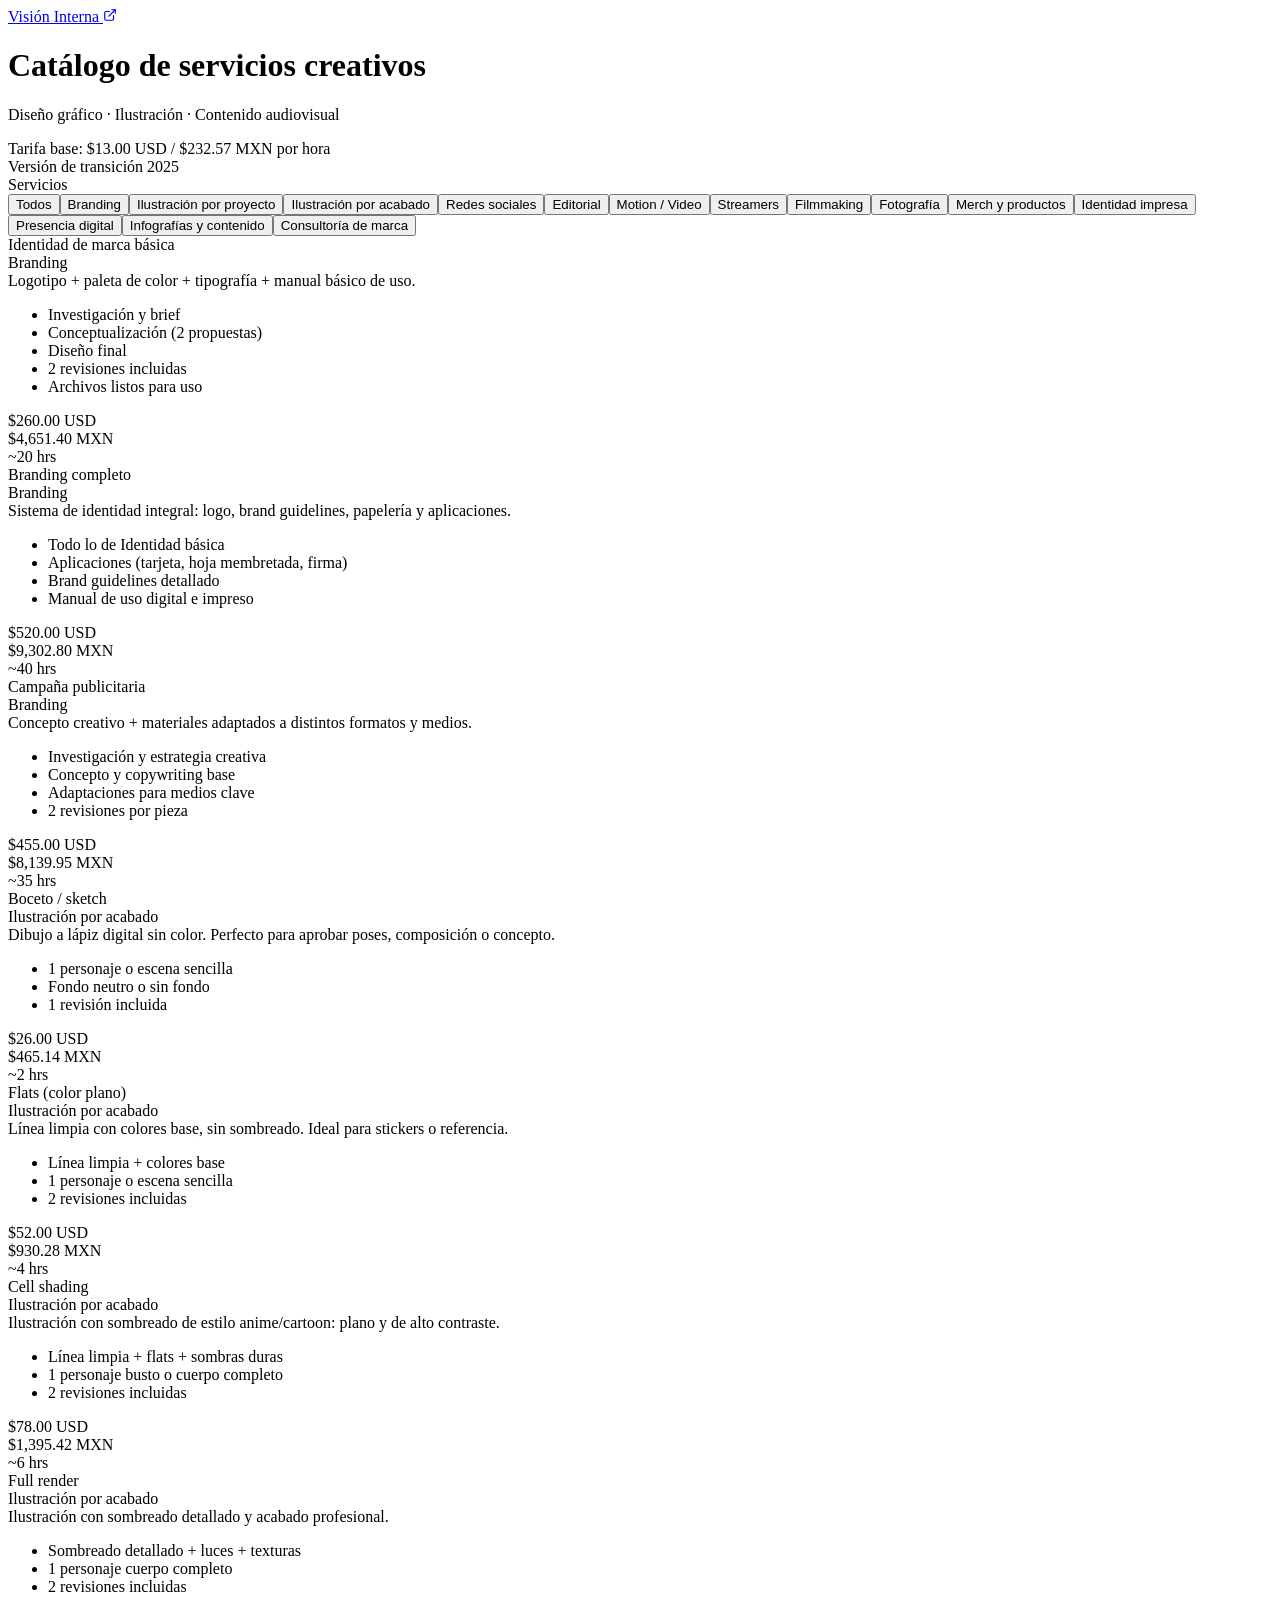
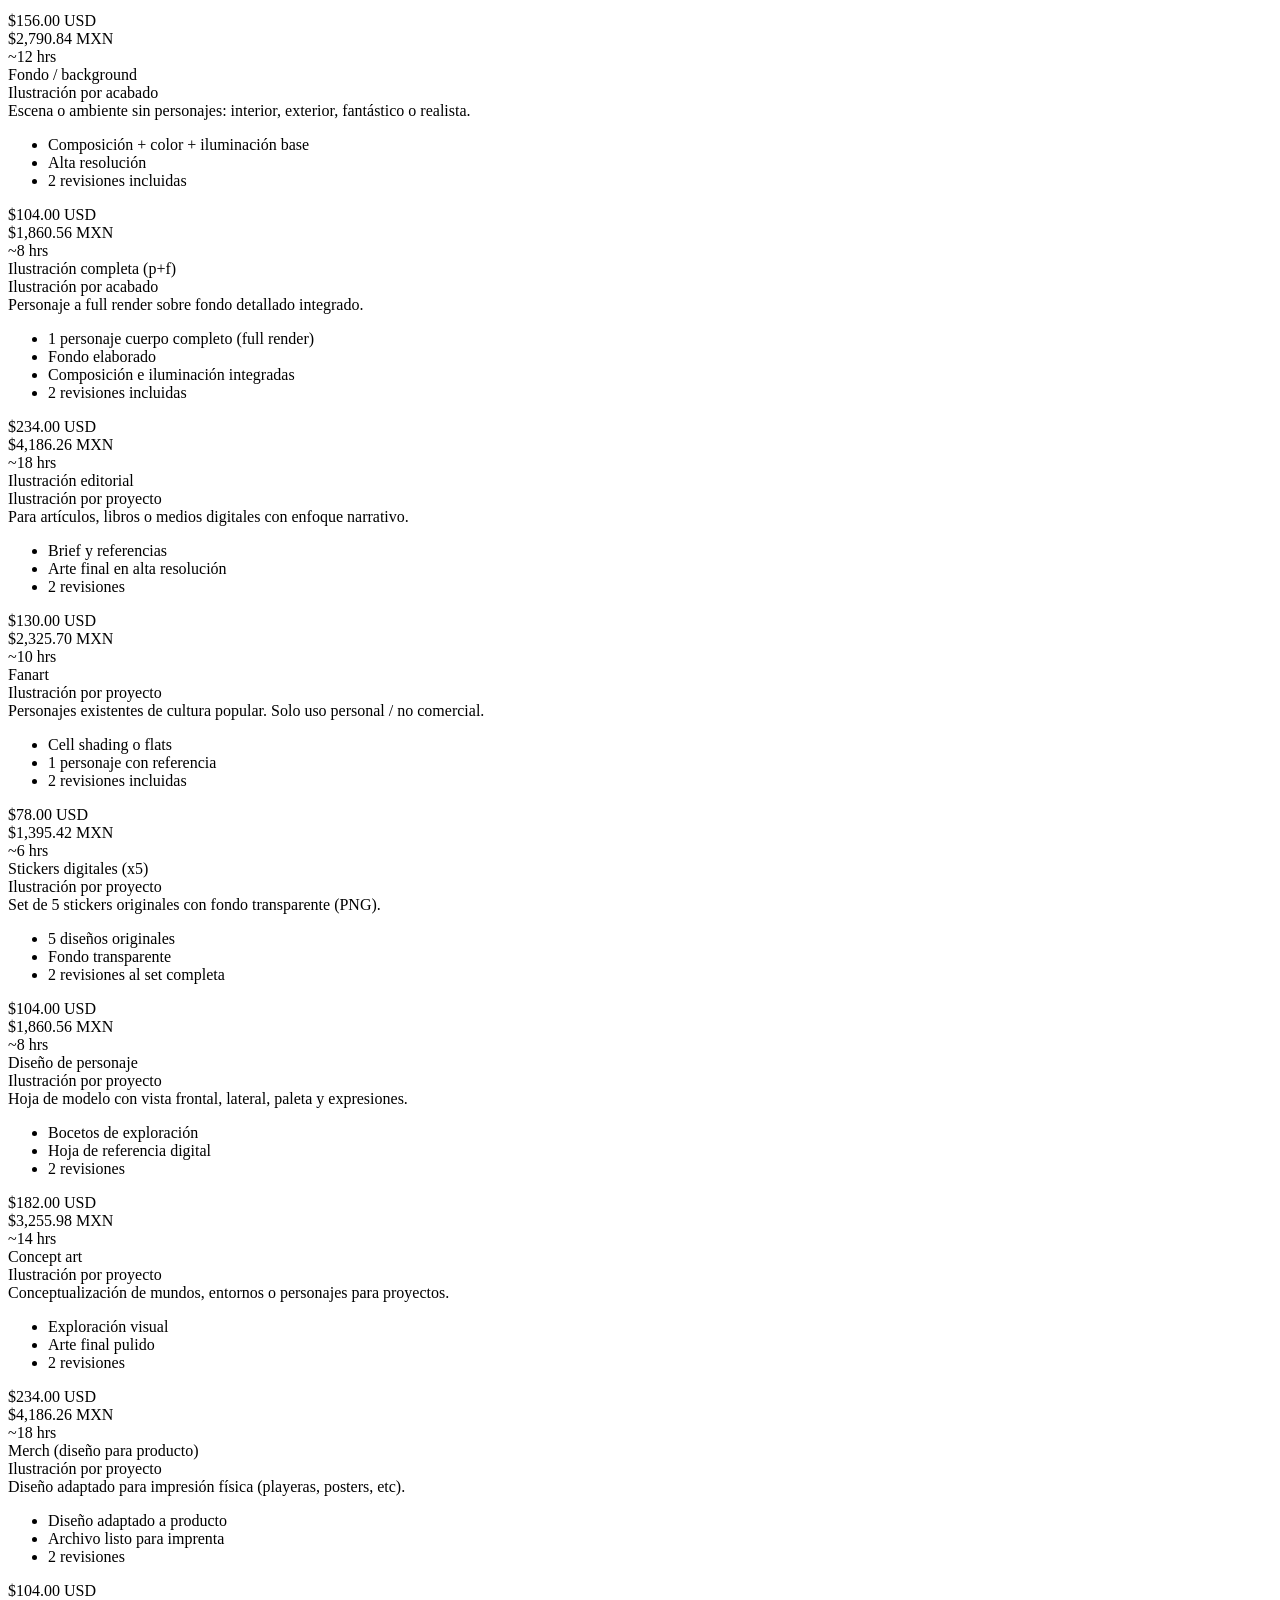
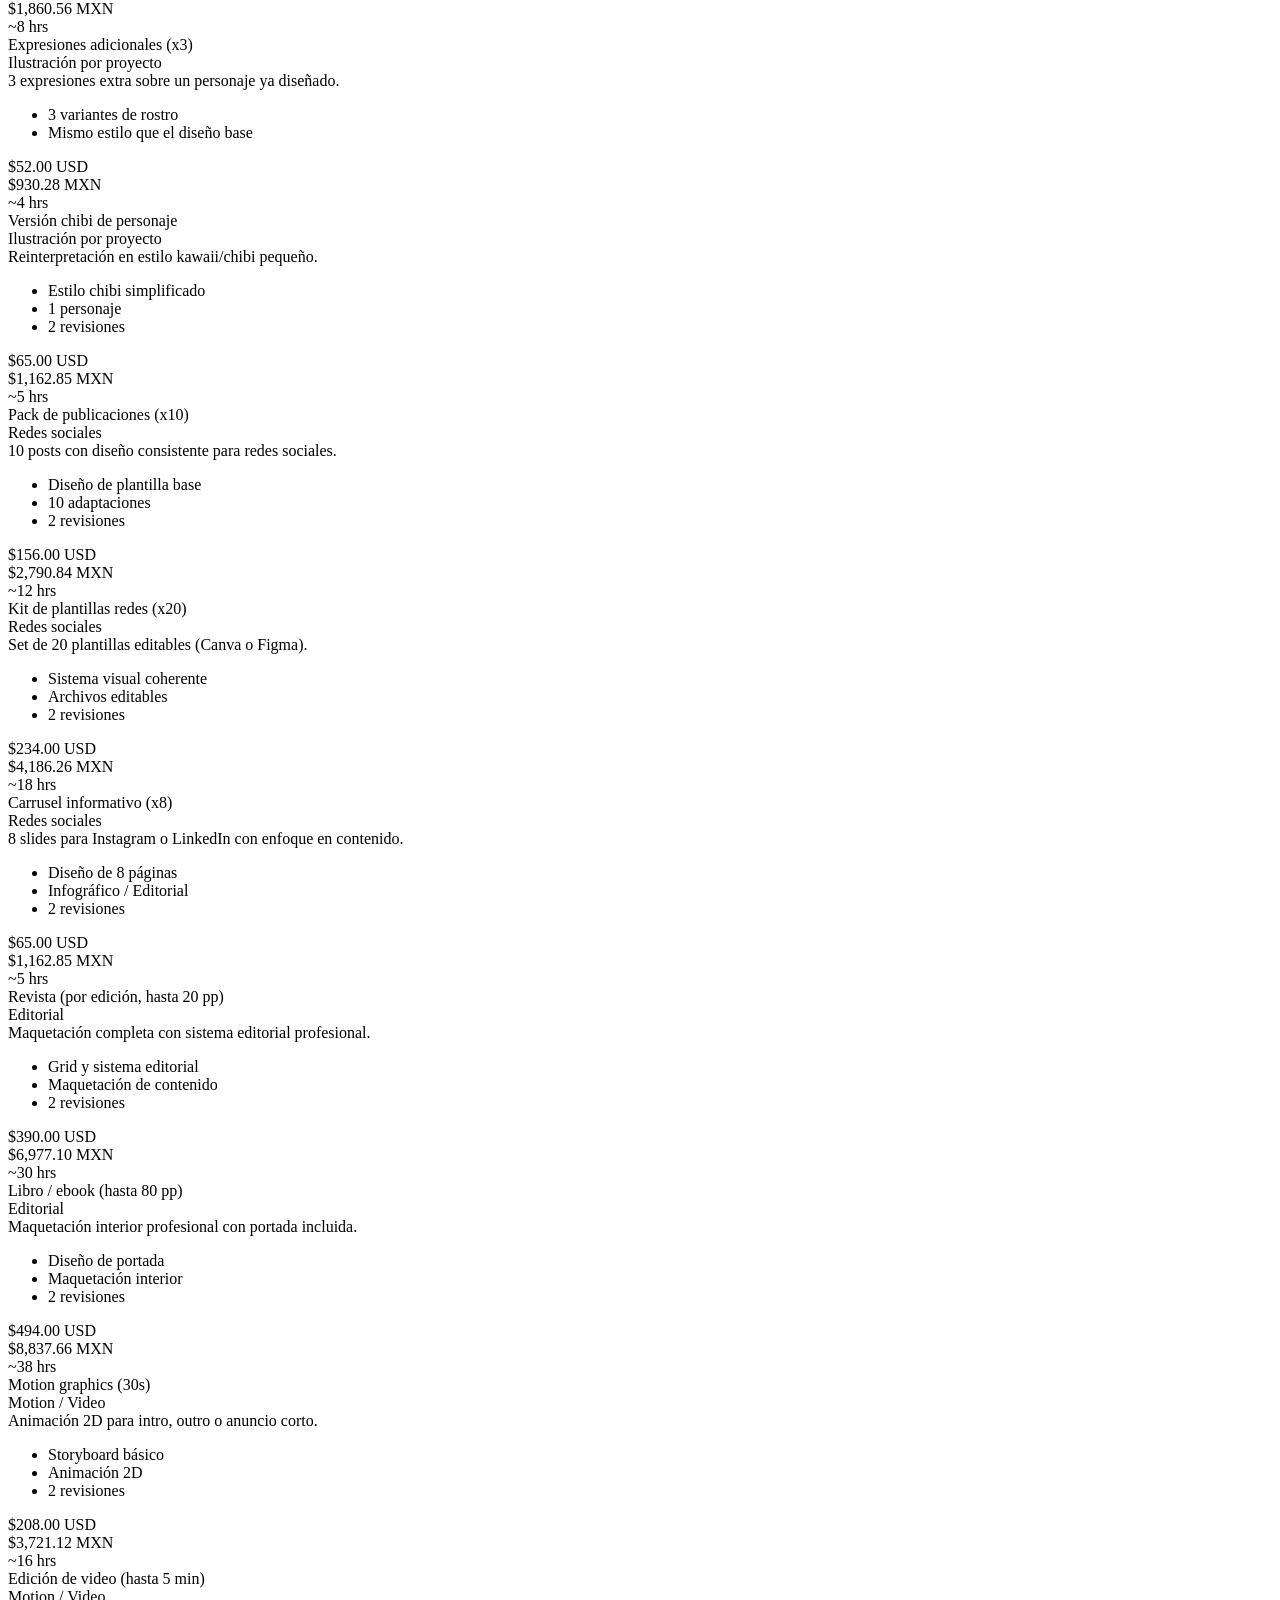
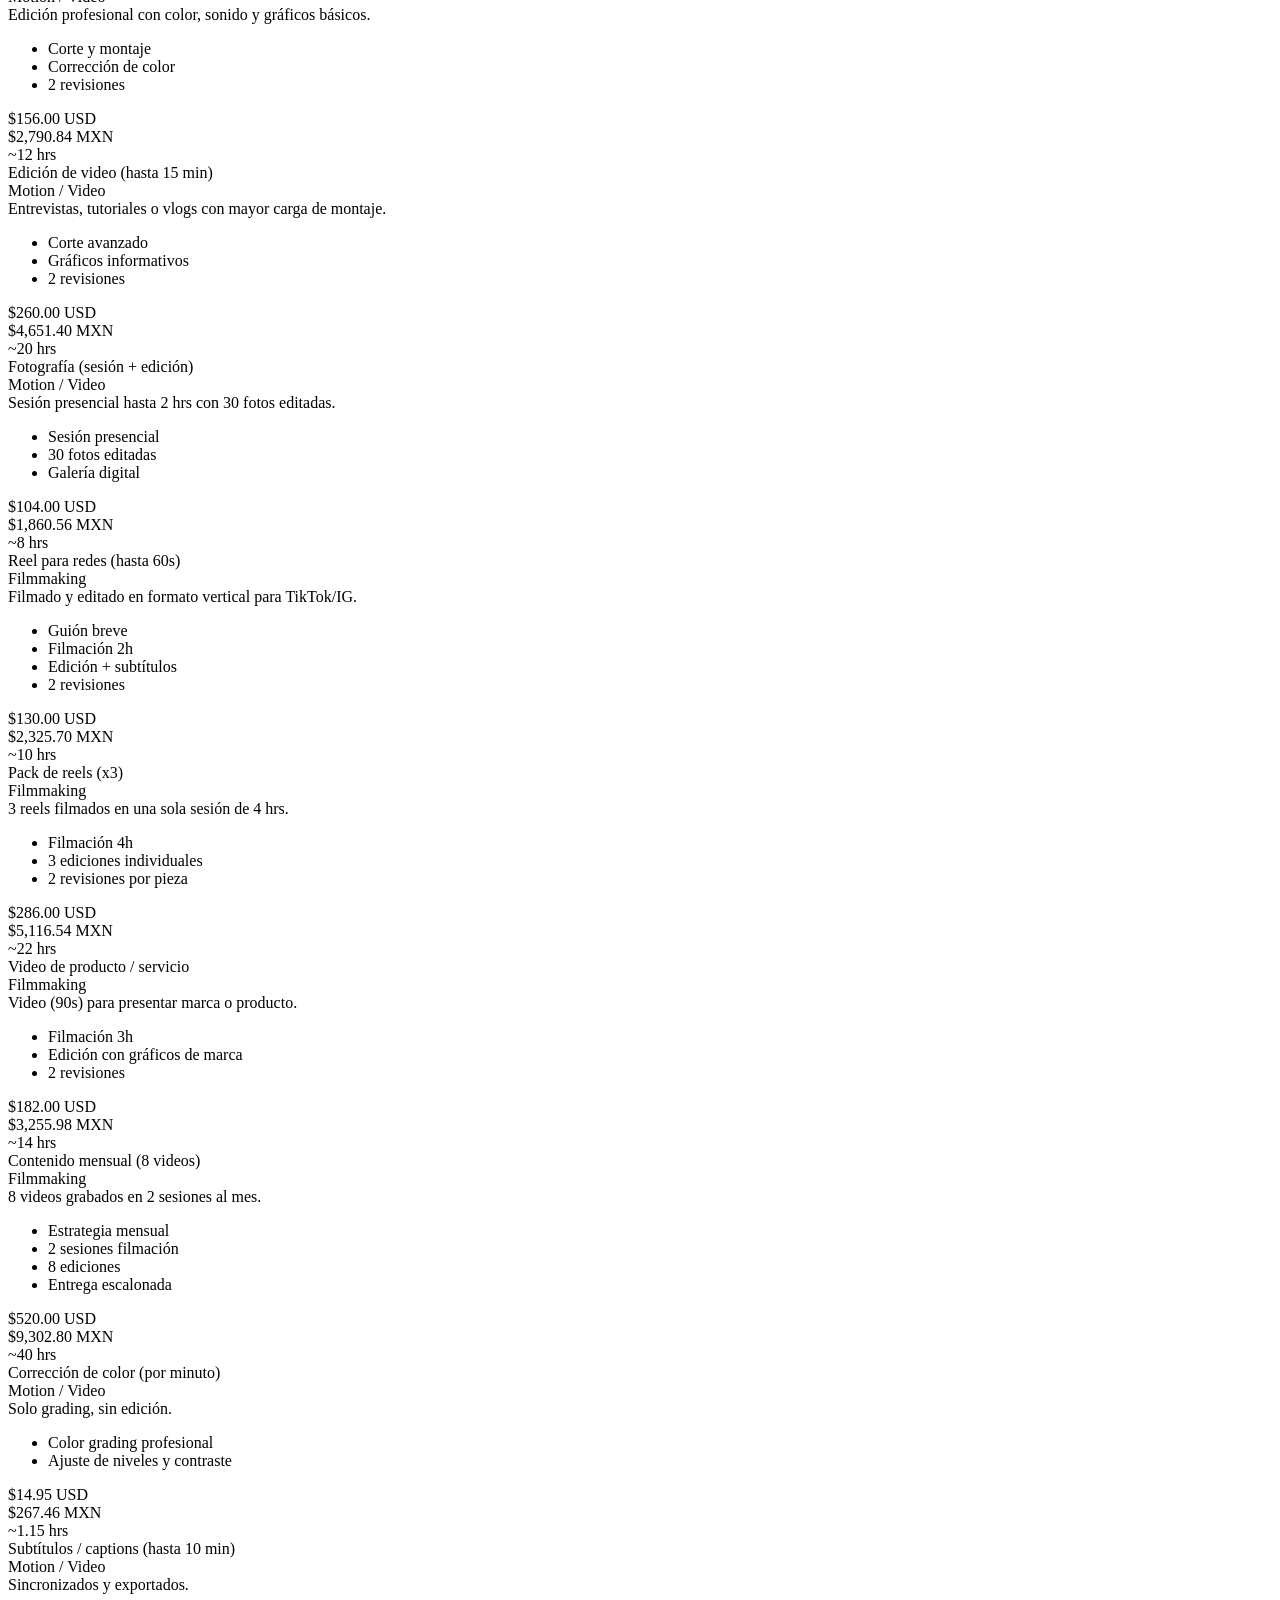
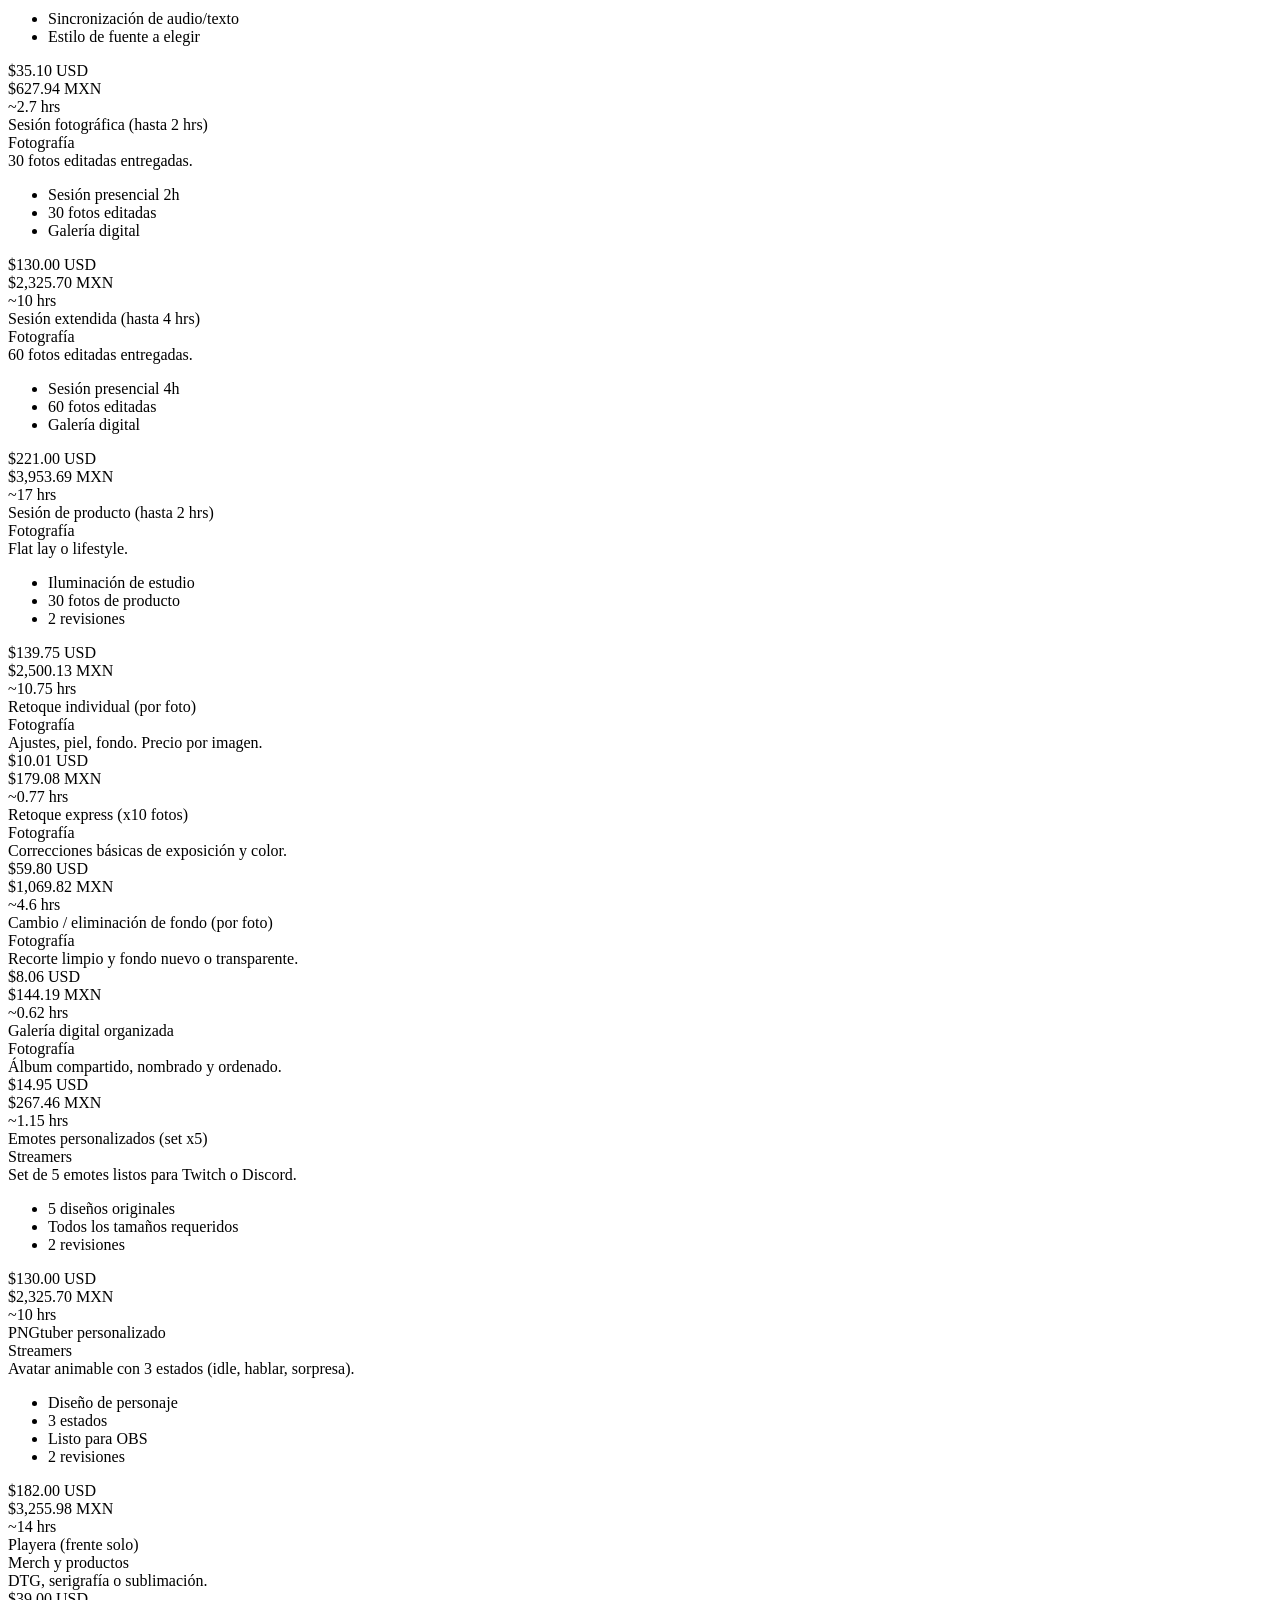
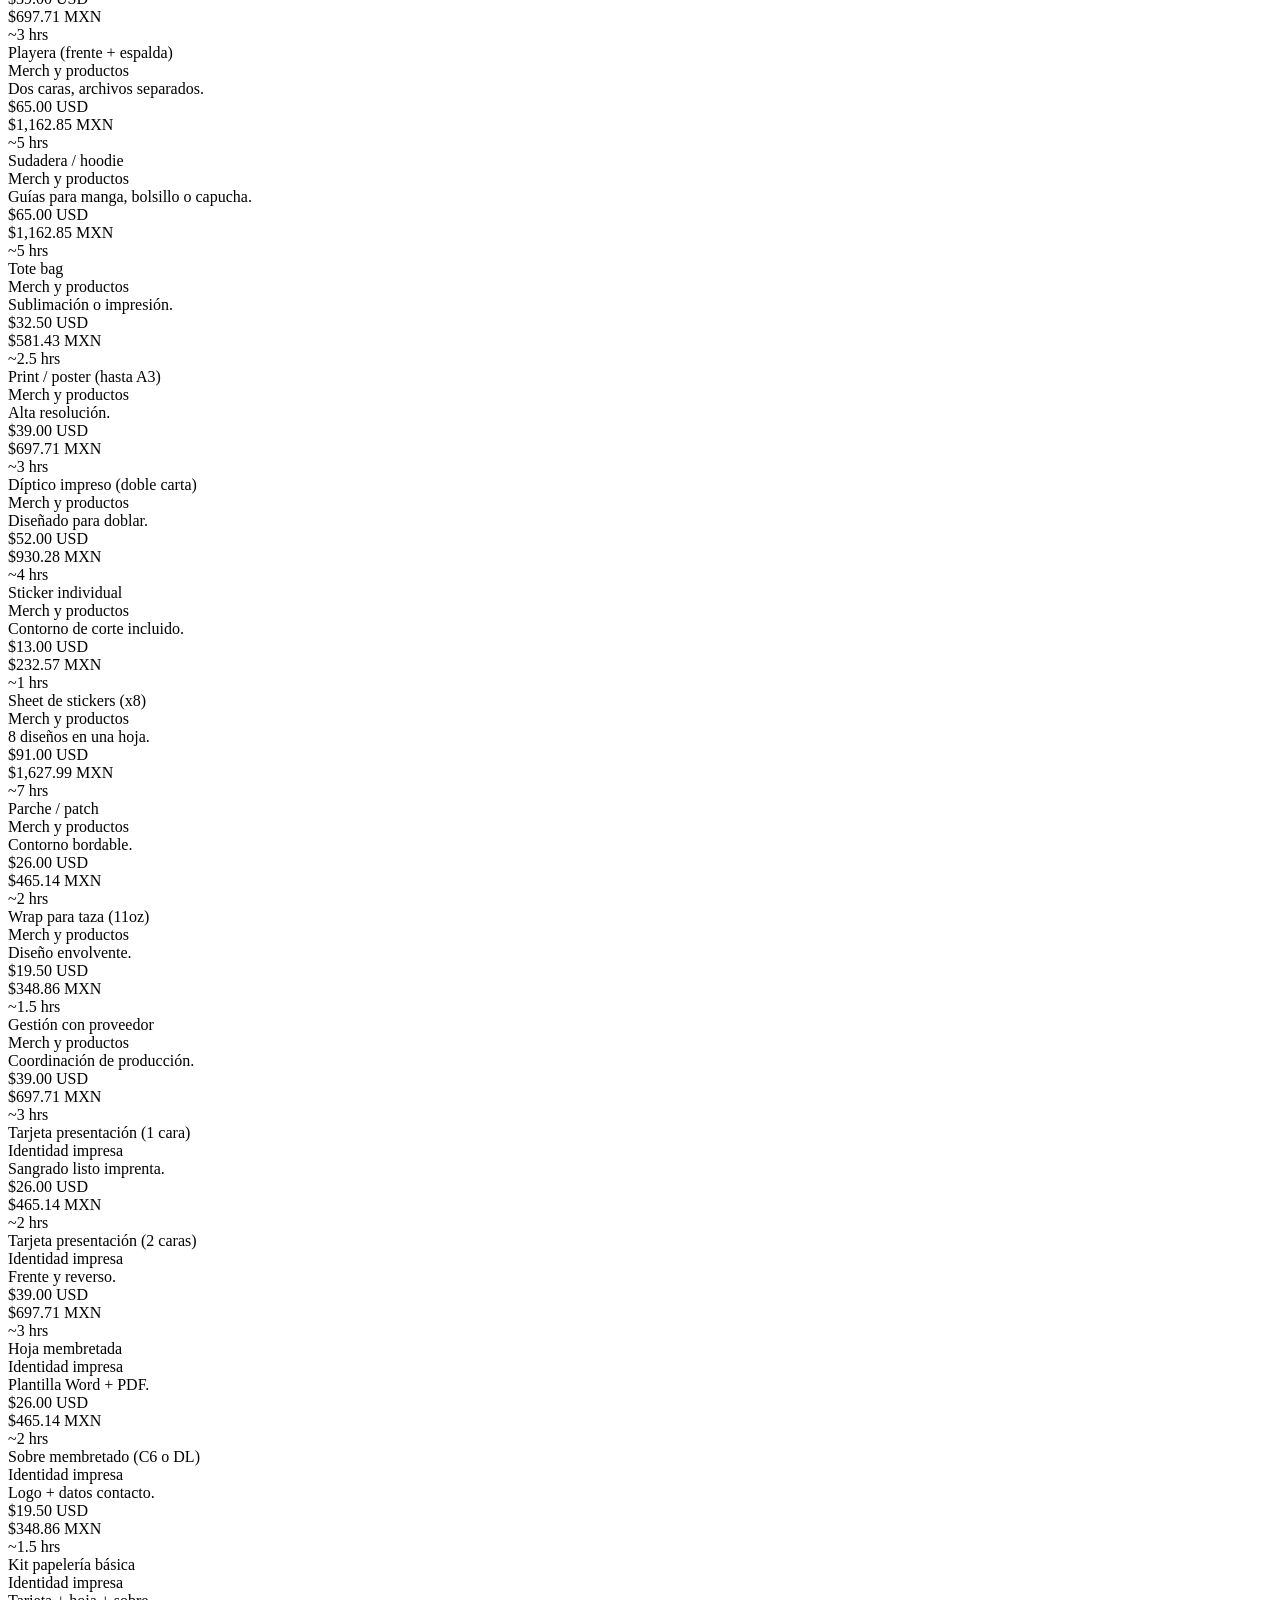
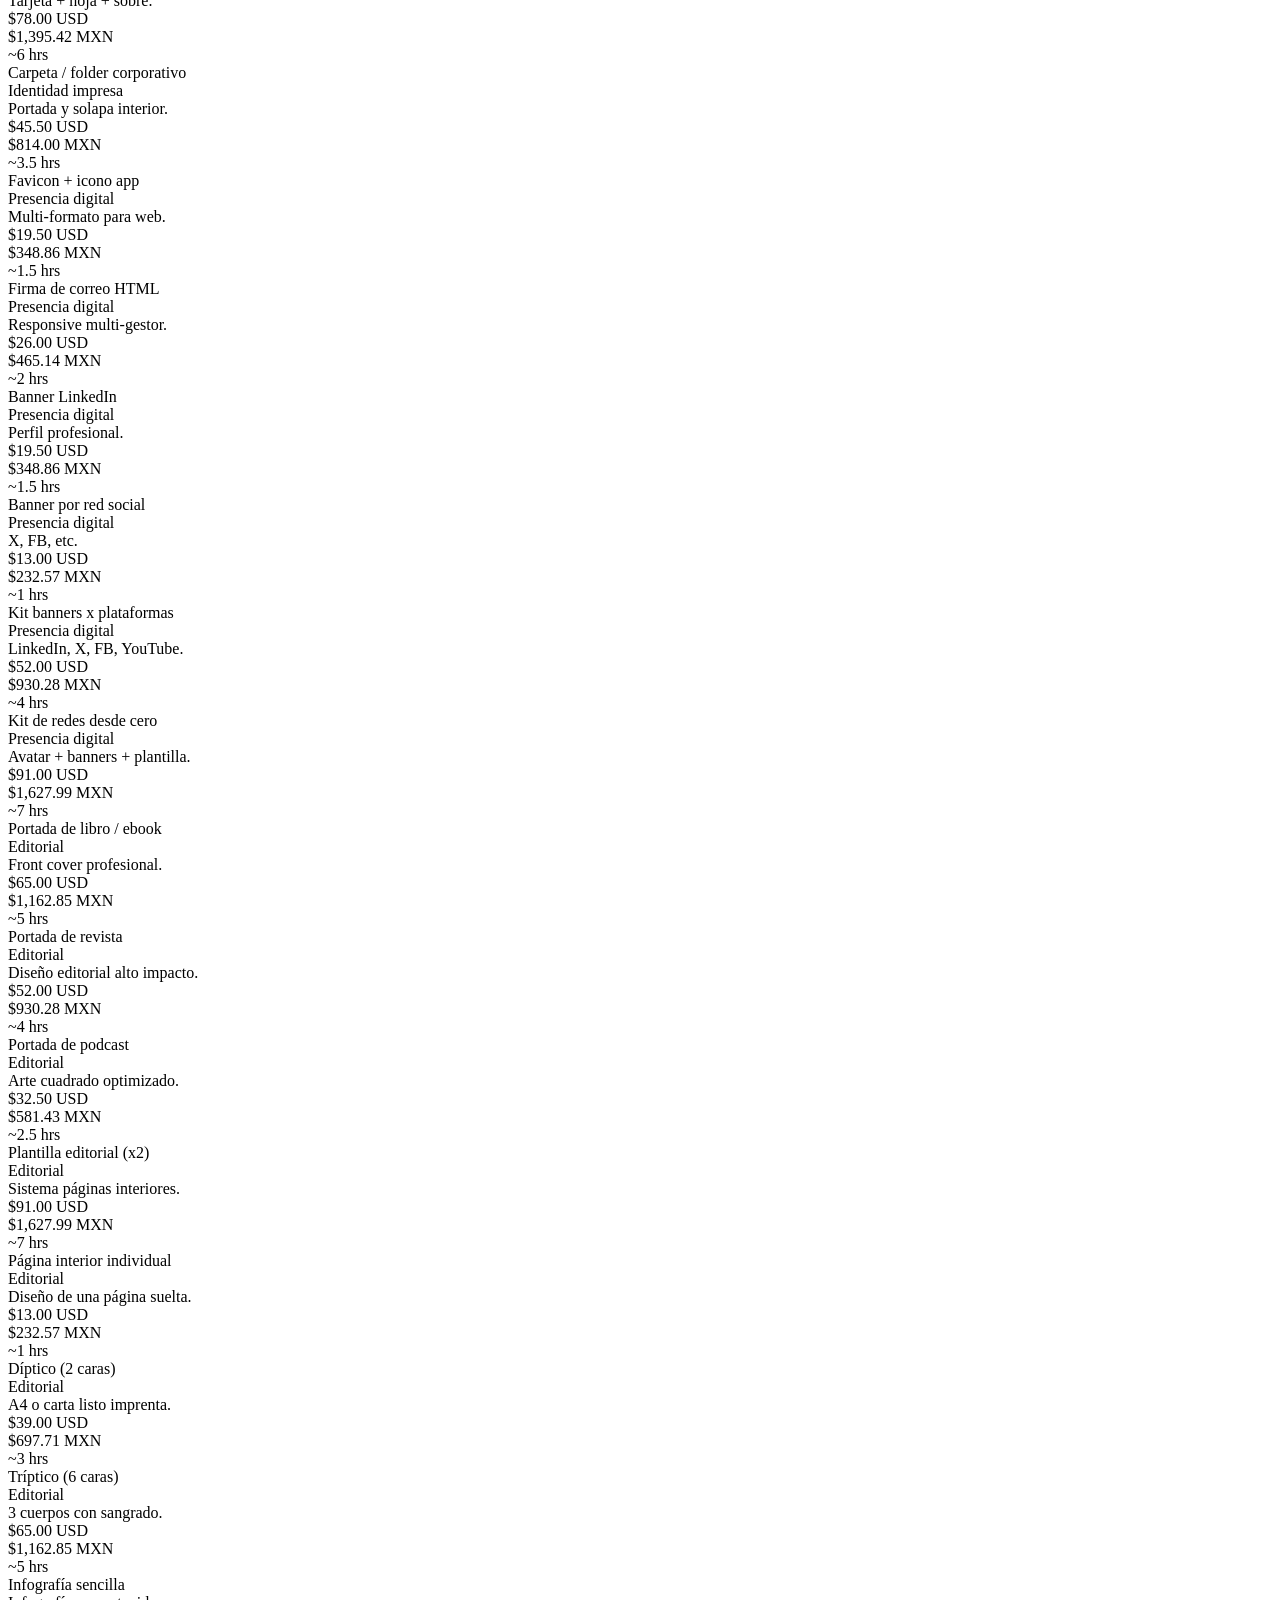
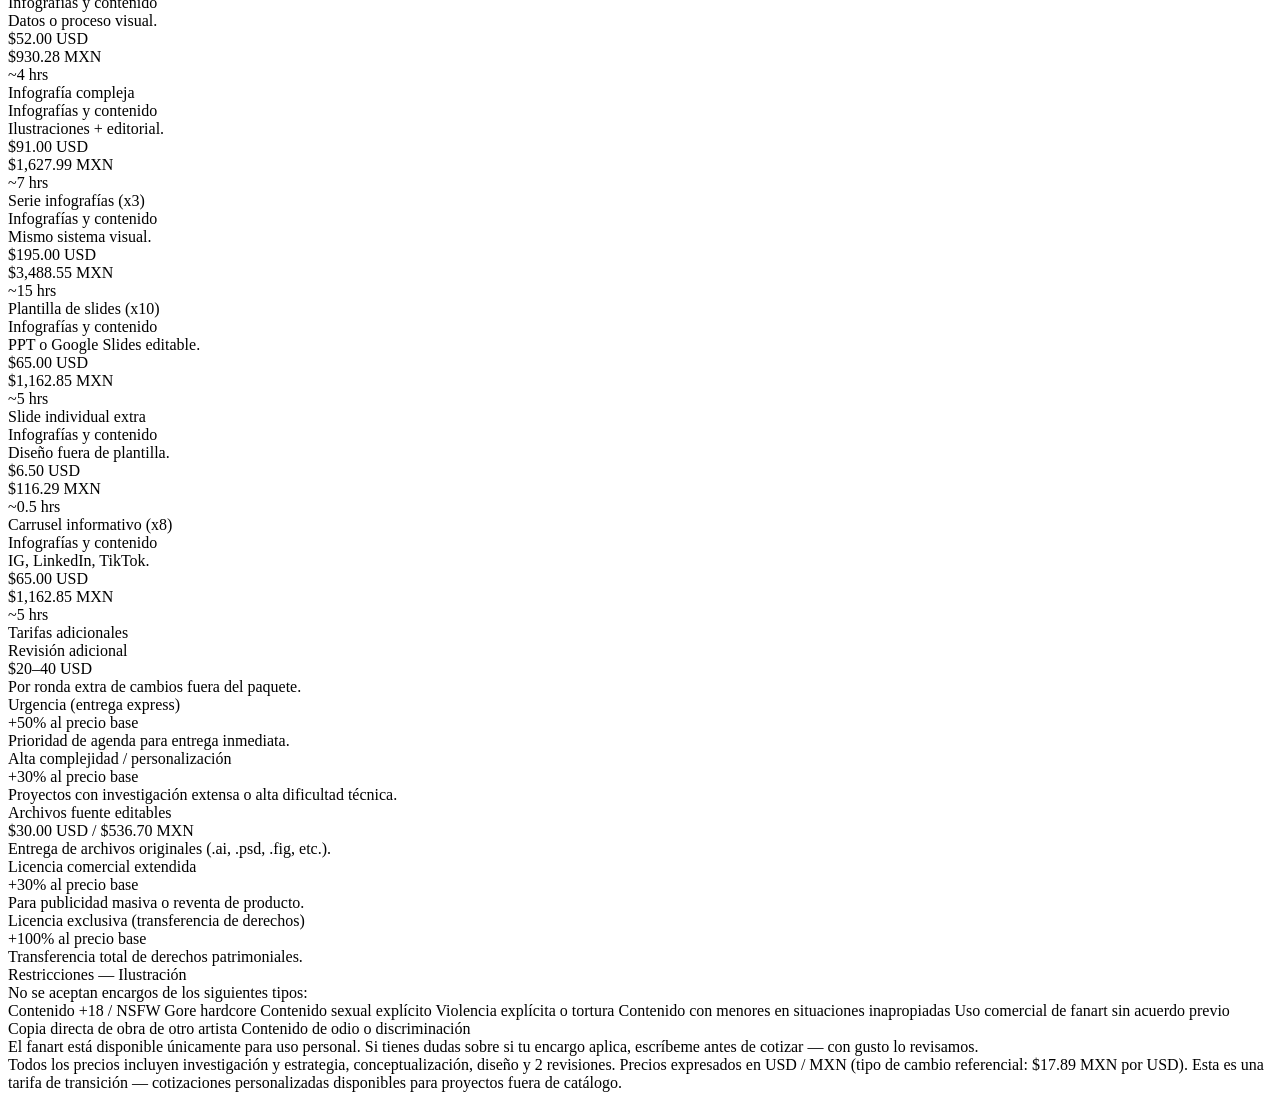
==== commit 88adbcff: "Cambio 2" ====
--- a/index.html
+++ b/index.html
@@ -4,58 +4,14 @@
 <meta charset="UTF-8">
 <meta name="viewport" content="width=device-width, initial-scale=1.0">
 <title>Catálogo de Servicios Creativos — Versión Actual</title>
-<style>
-  :root {
-    --purple-50: #EEEDFE; --purple-200: #AFA9EC; --purple-600: #534AB7; --purple-800: #3C3489;
-    --teal-50: #E1F5EE; --teal-200: #5DCAA5; --teal-800: #085041;
-    --amber-50: #FAEEDA; --amber-800: #633806;
-    --text-primary: #1a1a1a; --text-secondary: #5F5E5A; --text-tertiary: #888780;
-    --bg-primary: #ffffff; --bg-secondary: #F1EFE8;
-    --border: rgba(0,0,0,0.12); --radius-md: 8px; --radius-lg: 12px;
-  }
-  * { box-sizing: border-box; margin: 0; padding: 0; }
-  body { font-family: -apple-system, BlinkMacSystemFont, 'Segoe UI', sans-serif; color: var(--text-primary); background: #fafaf8; font-size: 15px; line-height: 1.6; }
-  .page { max-width: 960px; margin: 0 auto; padding: 3rem 2rem; }
-  .header { text-align: center; margin-bottom: 3rem; padding-bottom: 2rem; border-bottom: 0.5px solid var(--border); }
-  .header h1 { font-size: 32px; font-weight: 500; color: var(--text-primary); margin-bottom: 8px; }
-  .header p { font-size: 16px; color: var(--text-secondary); margin-bottom: 16px; }
-  .badges { display: flex; gap: 10px; justify-content: center; flex-wrap: wrap; margin-top: 12px; }
-  .badge { display: inline-block; font-size: 13px; font-weight: 500; padding: 7px 18px; border-radius: 999px; }
-  .badge-rate { background: var(--purple-50); color: var(--purple-800); border: 1px solid var(--purple-200); }
-  .badge-note { background: var(--teal-50); color: var(--teal-800); border: 1px solid var(--teal-200); font-size: 12px; }
-  .section { margin-bottom: 3rem; }
-  .section-title { font-size: 18px; font-weight: 500; color: var(--text-primary); margin-bottom: 1.25rem; padding-bottom: 10px; border-bottom: 0.5px solid var(--border); }
-  .services-grid { display: grid; grid-template-columns: repeat(auto-fill, minmax(280px, 1fr)); gap: 14px; }
-  .service-card { background: var(--bg-primary); border: 0.5px solid var(--border); border-radius: var(--radius-lg); padding: 1.25rem; display: flex; flex-direction: column; }
-  .service-card.featured { border: 2px solid var(--purple-200); }
-  .service-name { font-size: 15px; font-weight: 500; color: var(--text-primary); margin-bottom: 6px; }
-  .service-cat { font-size: 11px; color: var(--purple-600); background: var(--purple-50); display: inline-block; padding: 3px 10px; border-radius: 999px; margin-bottom: 10px; font-weight: 500; }
-  .service-desc { font-size: 13px; color: var(--text-secondary); margin-bottom: 10px; line-height: 1.5; flex-grow: 1; }
-  .includes { font-size: 12px; color: var(--text-secondary); margin-bottom: 12px; }
-  .includes li { padding: 2px 0; list-style: none; padding-left: 14px; position: relative; }
-  .includes li::before { content: "·"; position: absolute; left: 0; color: var(--purple-600); font-weight: 700; }
-  .price-row { display: flex; justify-content: space-between; align-items: flex-end; border-top: 0.5px solid var(--border); padding-top: 12px; }
-  .price-usd { font-size: 18px; font-weight: 500; color: var(--text-primary); }
-  .price-mxn { font-size: 13px; color: var(--text-secondary); }
-  .hrs-tag { font-size: 12px; color: var(--text-tertiary); background: var(--bg-secondary); padding: 3px 10px; border-radius: 999px; }
-  .extras-grid { display: grid; grid-template-columns: repeat(auto-fill, minmax(220px, 1fr)); gap: 10px; }
-  .extra-card { background: var(--bg-secondary); border-radius: var(--radius-md); padding: 1rem; }
-  .extra-name { font-size: 13px; font-weight: 500; color: var(--text-primary); margin-bottom: 4px; }
-  .extra-price { font-size: 13px; color: var(--purple-600); font-weight: 500; margin-bottom: 4px; }
-  .extra-desc { font-size: 12px; color: var(--text-secondary); }
-  .note-box { background: var(--amber-50); border-radius: var(--radius-md); padding: 1.25rem 1.5rem; font-size: 13px; color: var(--amber-800); line-height: 1.7; }
-  .restrict-box { background: #FCEBEB; border-radius: var(--radius-md); padding: 1.25rem 1.5rem; margin-top: 1rem; }
-  .restrict-title { font-size: 13px; font-weight: 500; color: #791F1F; margin-bottom: 10px; }
-  .restrict-grid { display: flex; flex-wrap: wrap; gap: 8px; }
-  .restrict-tag { font-size: 12px; color: #A32D2D; background: #F7C1C1; padding: 4px 12px; border-radius: 999px; }
-  .restrict-note { font-size: 12px; color: #791F1F; margin-top: 10px; line-height: 1.6; }
-  .filter-bar { display: flex; flex-wrap: wrap; gap: 8px; margin-bottom: 1.25rem; }
-  .filter-btn { font-size: 12px; padding: 5px 14px; border: 0.5px solid var(--border); border-radius: 999px; background: transparent; color: var(--text-secondary); cursor: pointer; font-family: inherit; }
-  .filter-btn.active, .filter-btn:hover { background: var(--purple-50); color: var(--purple-800); border-color: var(--purple-200); }
-  .view-switch { position: fixed; top: 1.5rem; right: 1.5rem; z-index: 100; background: var(--bg-primary); border: 1px solid var(--border); padding: 8px 16px; border-radius: 999px; font-size: 13px; font-weight: 500; color: var(--text-secondary); text-decoration: none; display: flex; align-items: center; gap: 8px; box-shadow: 0 4px 12px rgba(0,0,0,0.05); transition: all 0.2s; }
-  .view-switch:hover { background: var(--purple-600); color: white; border-color: var(--purple-600); transform: translateY(-2px); }
-  @media print { .filter-bar, .view-switch { display: none; } .services-grid { grid-template-columns: repeat(2, 1fr); } }
-</style>
+	
+<!-- Google Fonts -->
+<link rel="preconnect" href="https://fonts.googleapis.com">
+<link rel="preconnect" href="https://fonts.gstatic.com" crossorigin>
+
+<link href="https://fonts.googleapis.com/css2?family=Alexandria:wght@100..900&family=Outfit:wght@100..900&display=swap" rel="stylesheet">
+	
+<link rel="stylesheet" href="styles.css">
 </head>
 <body>
 <div class="page">
@@ -179,16 +135,18 @@
   }
 
   grid.innerHTML = filtered.map(s => {
-    const p = getPrice(s.hrs);
+  const p = (typeof s.price === "number")
+    ? s.price
+    : getPrice(s.hrs);
     return `
     <div class="service-card${s.featured ? ' featured' : ''}">
+	  <div class="service-name">${s.name}</div>
       <span class="service-cat">${DB.categories[s.cat] || s.cat}</span>
-      <div class="service-name">${s.name}</div>
       <div class="service-desc">${s.desc || ''}</div>
       ${s.includes ? `<ul class="includes">${s.includes.map(i => `<li>${i}</li>`).join('')}</ul>` : ''}
       <div class="price-row">
         <div><div class="price-usd">${fu(p)} USD</div><div class="price-mxn">${fm(p)}</div></div>
-        <span class="hrs-tag">~${s.hrs} hrs</span>
+        ${typeof s.price !== "number" ? `<span class="hrs-tag">~${s.hrs} hrs</span>` : ''}
       </div>
     </div>`;
   }).join('');
@@ -209,4 +167,4 @@
 renderAll();
 </script>
 </body>
-</html>+</html>
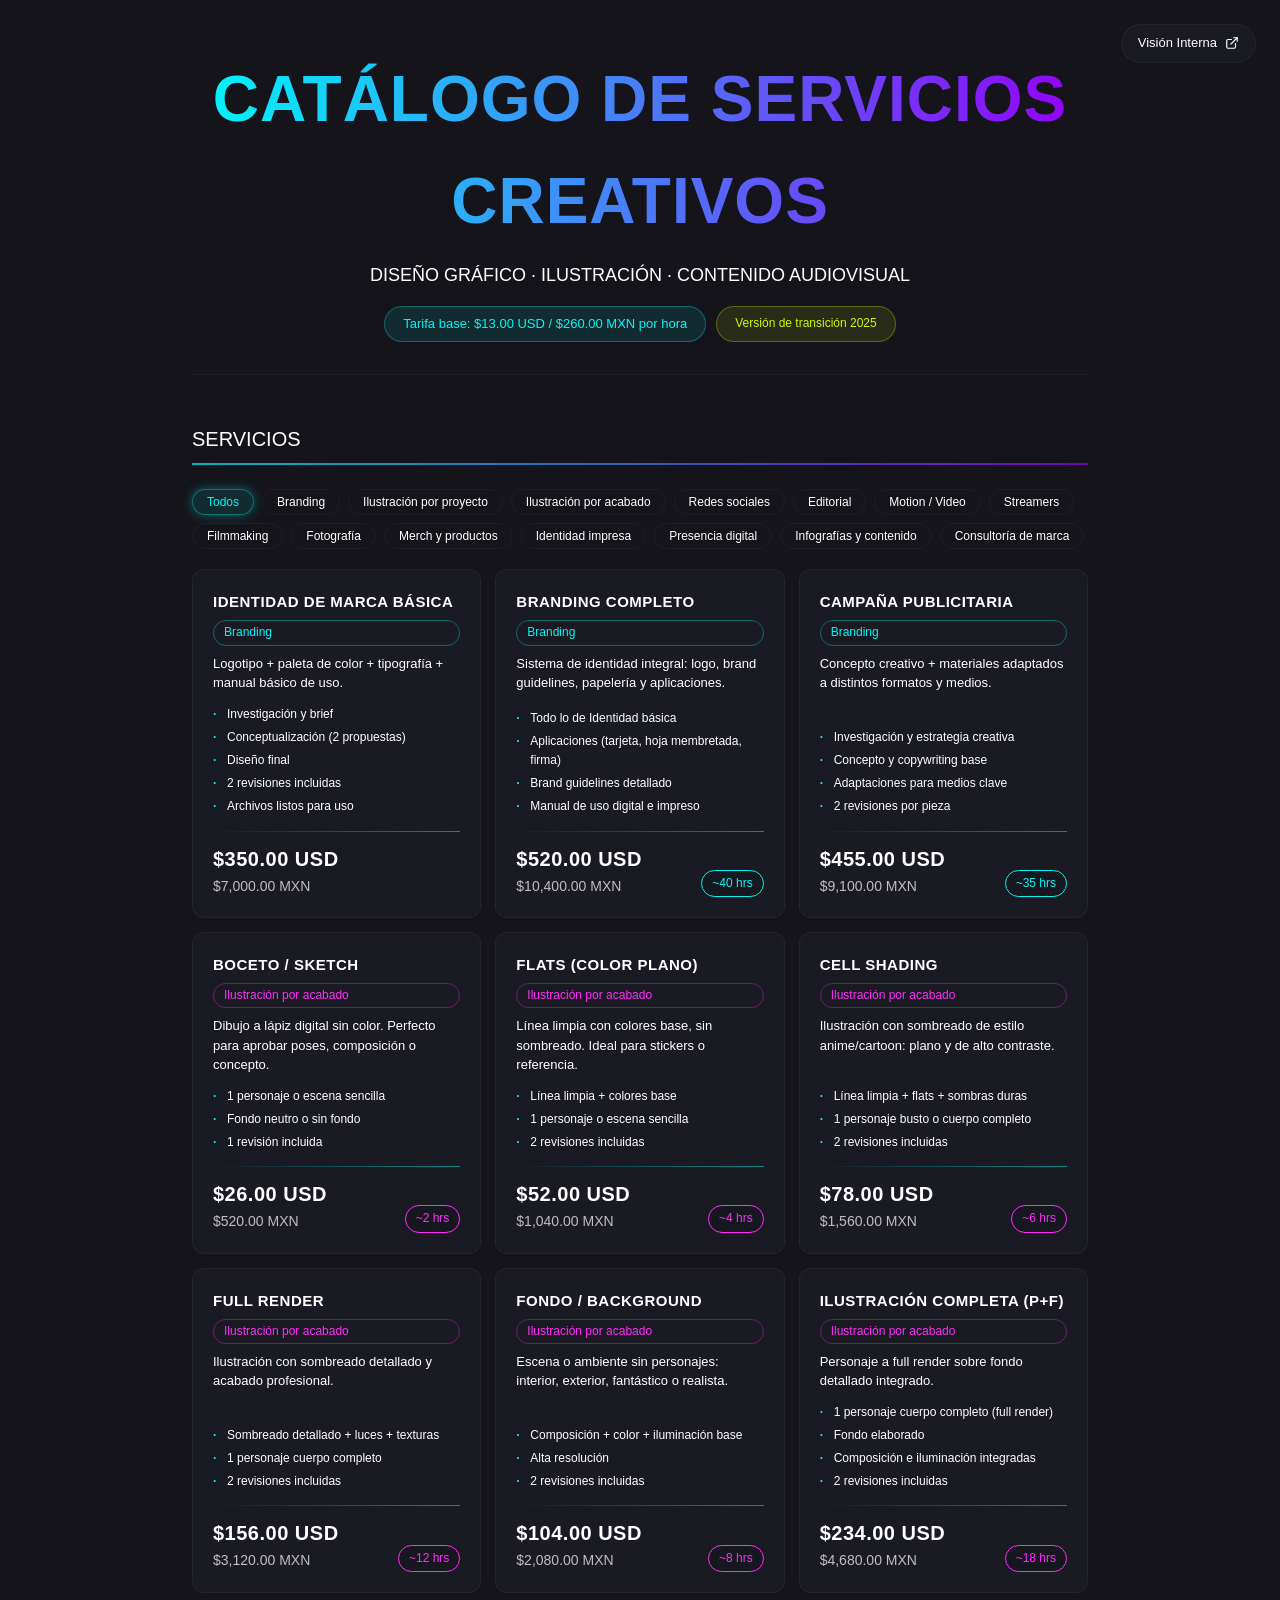
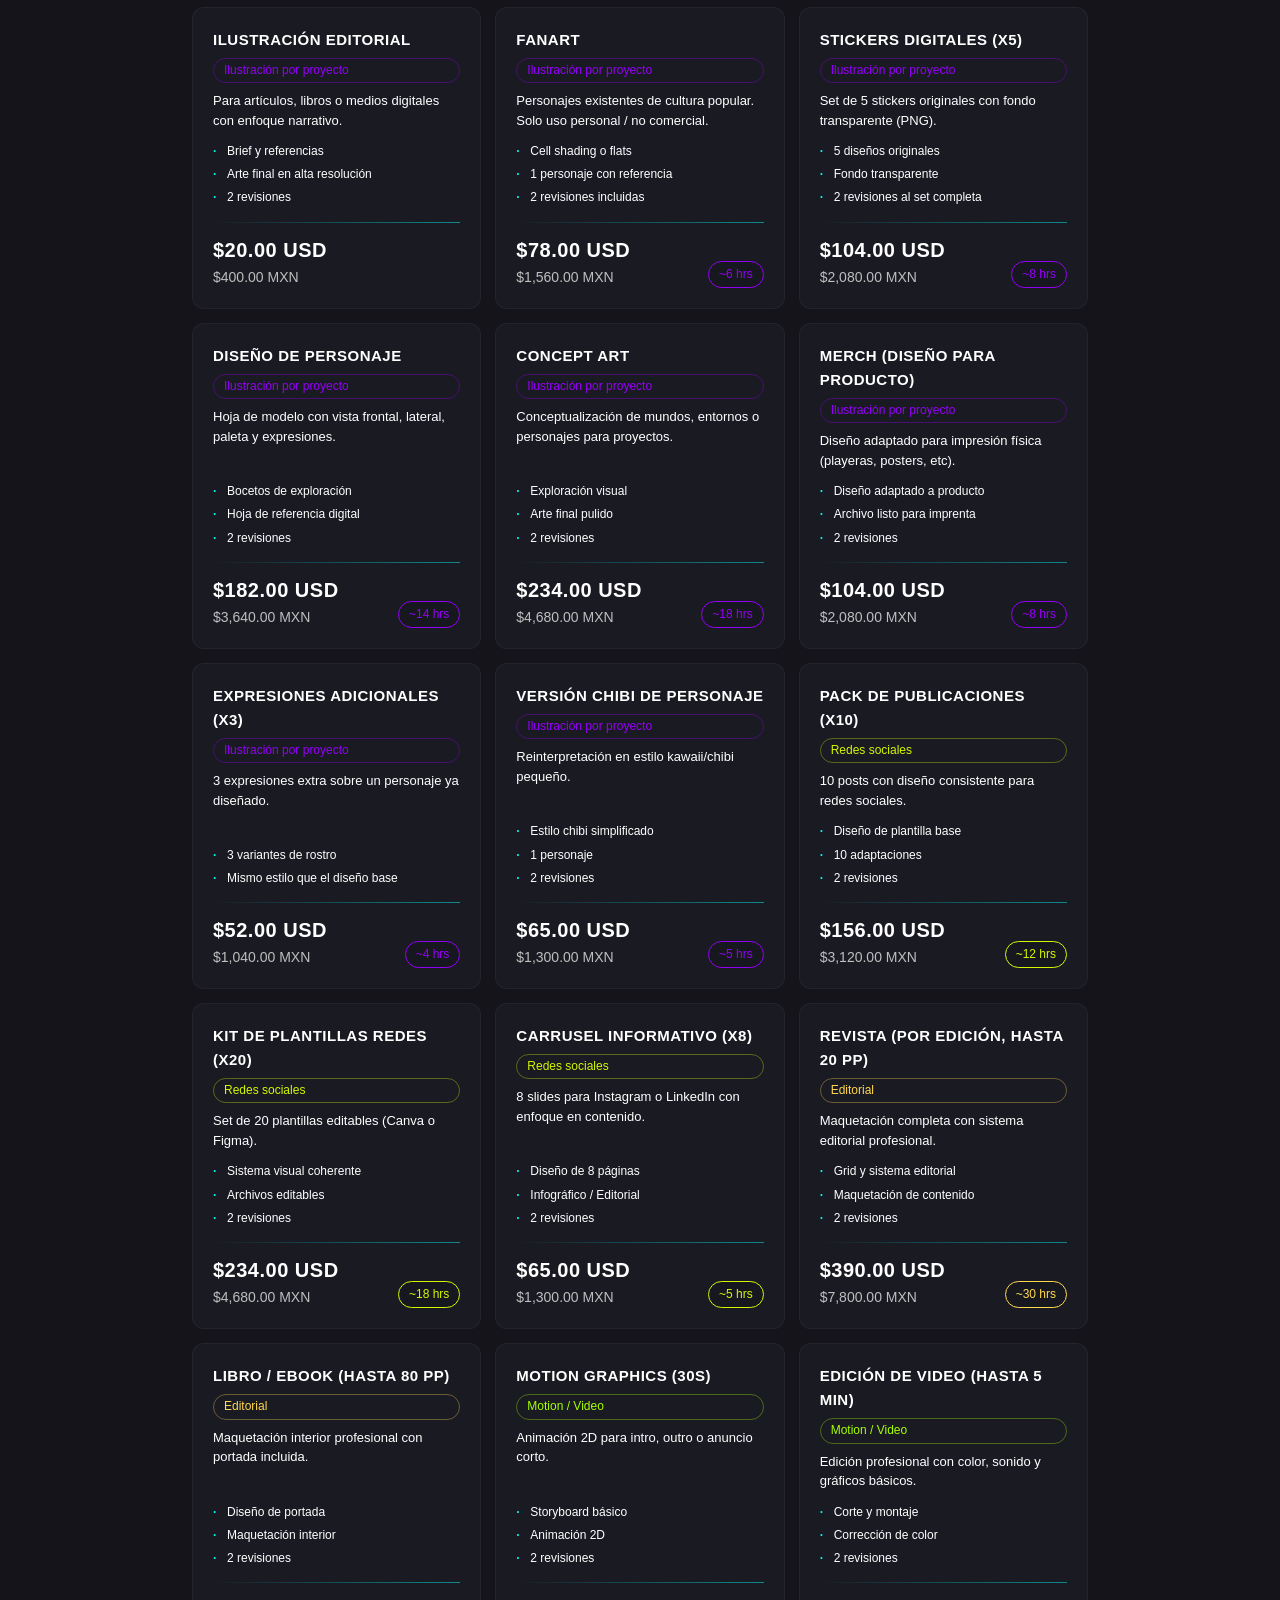
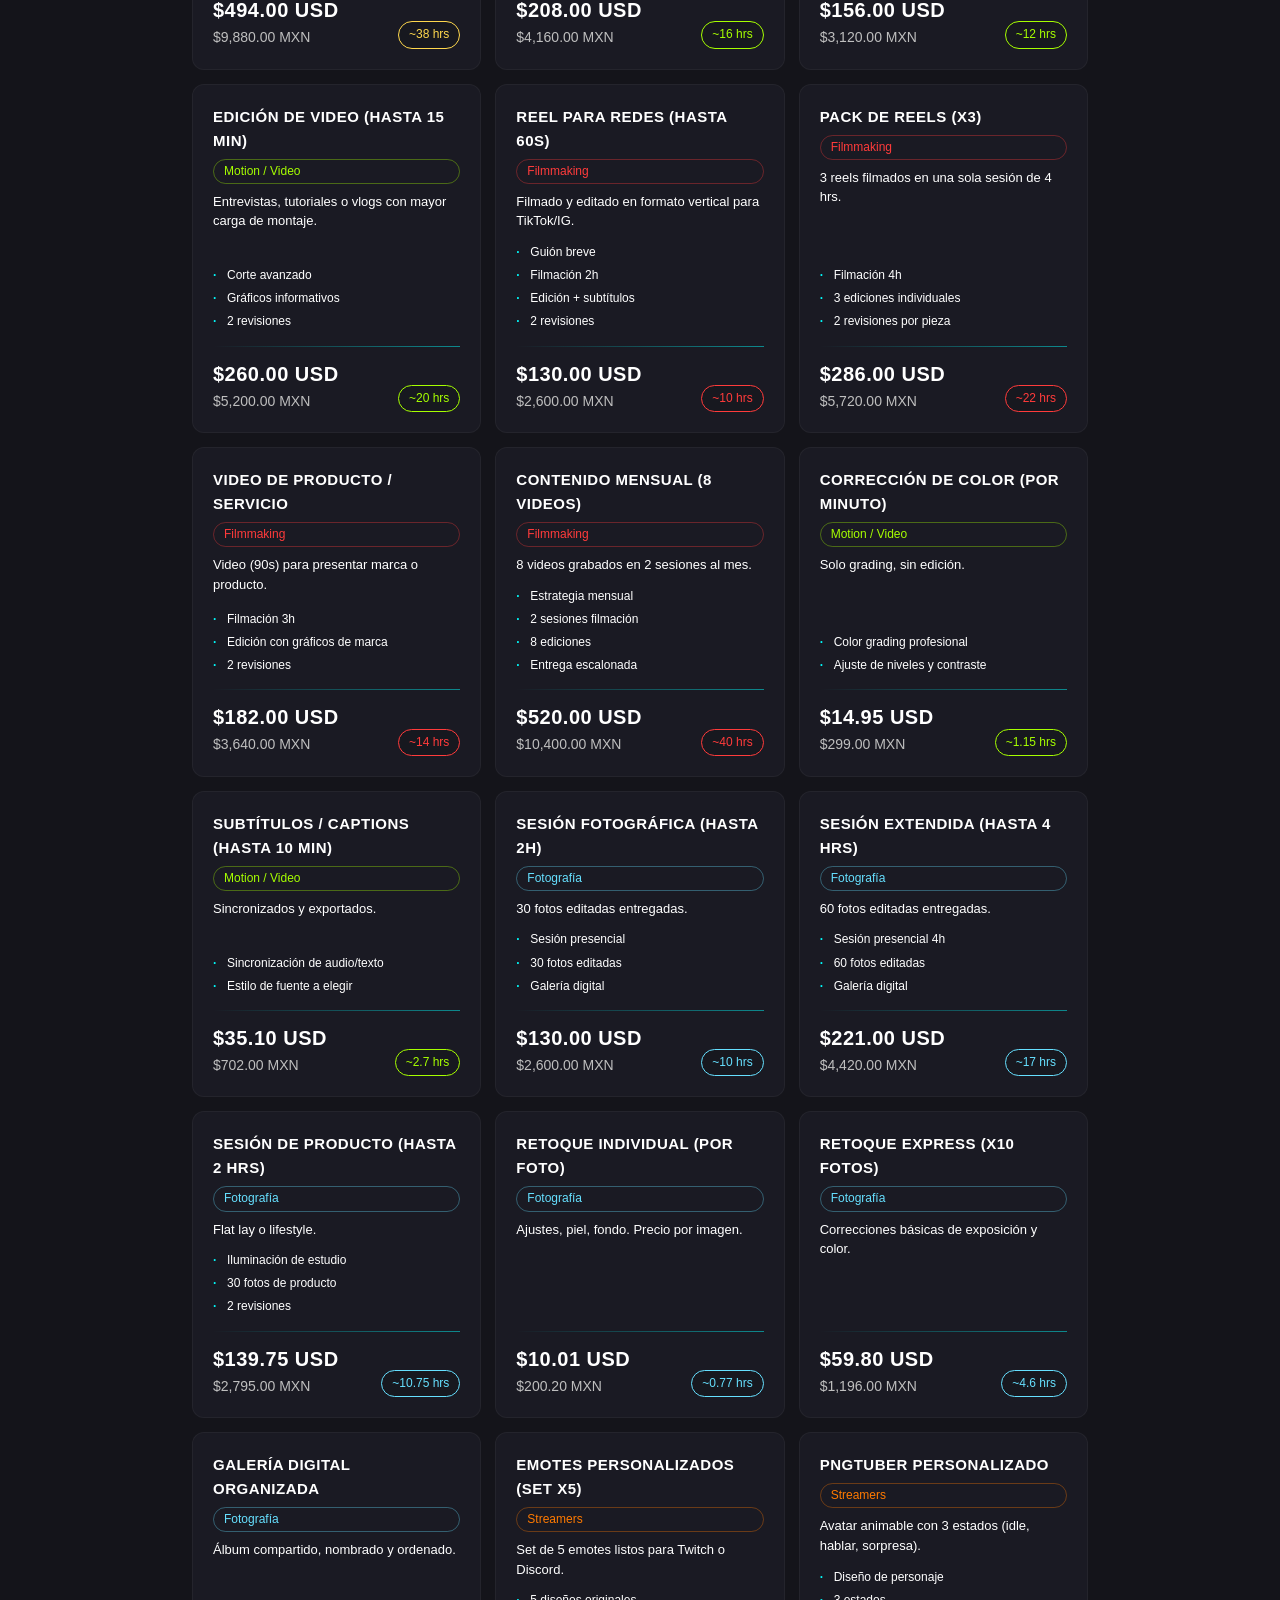
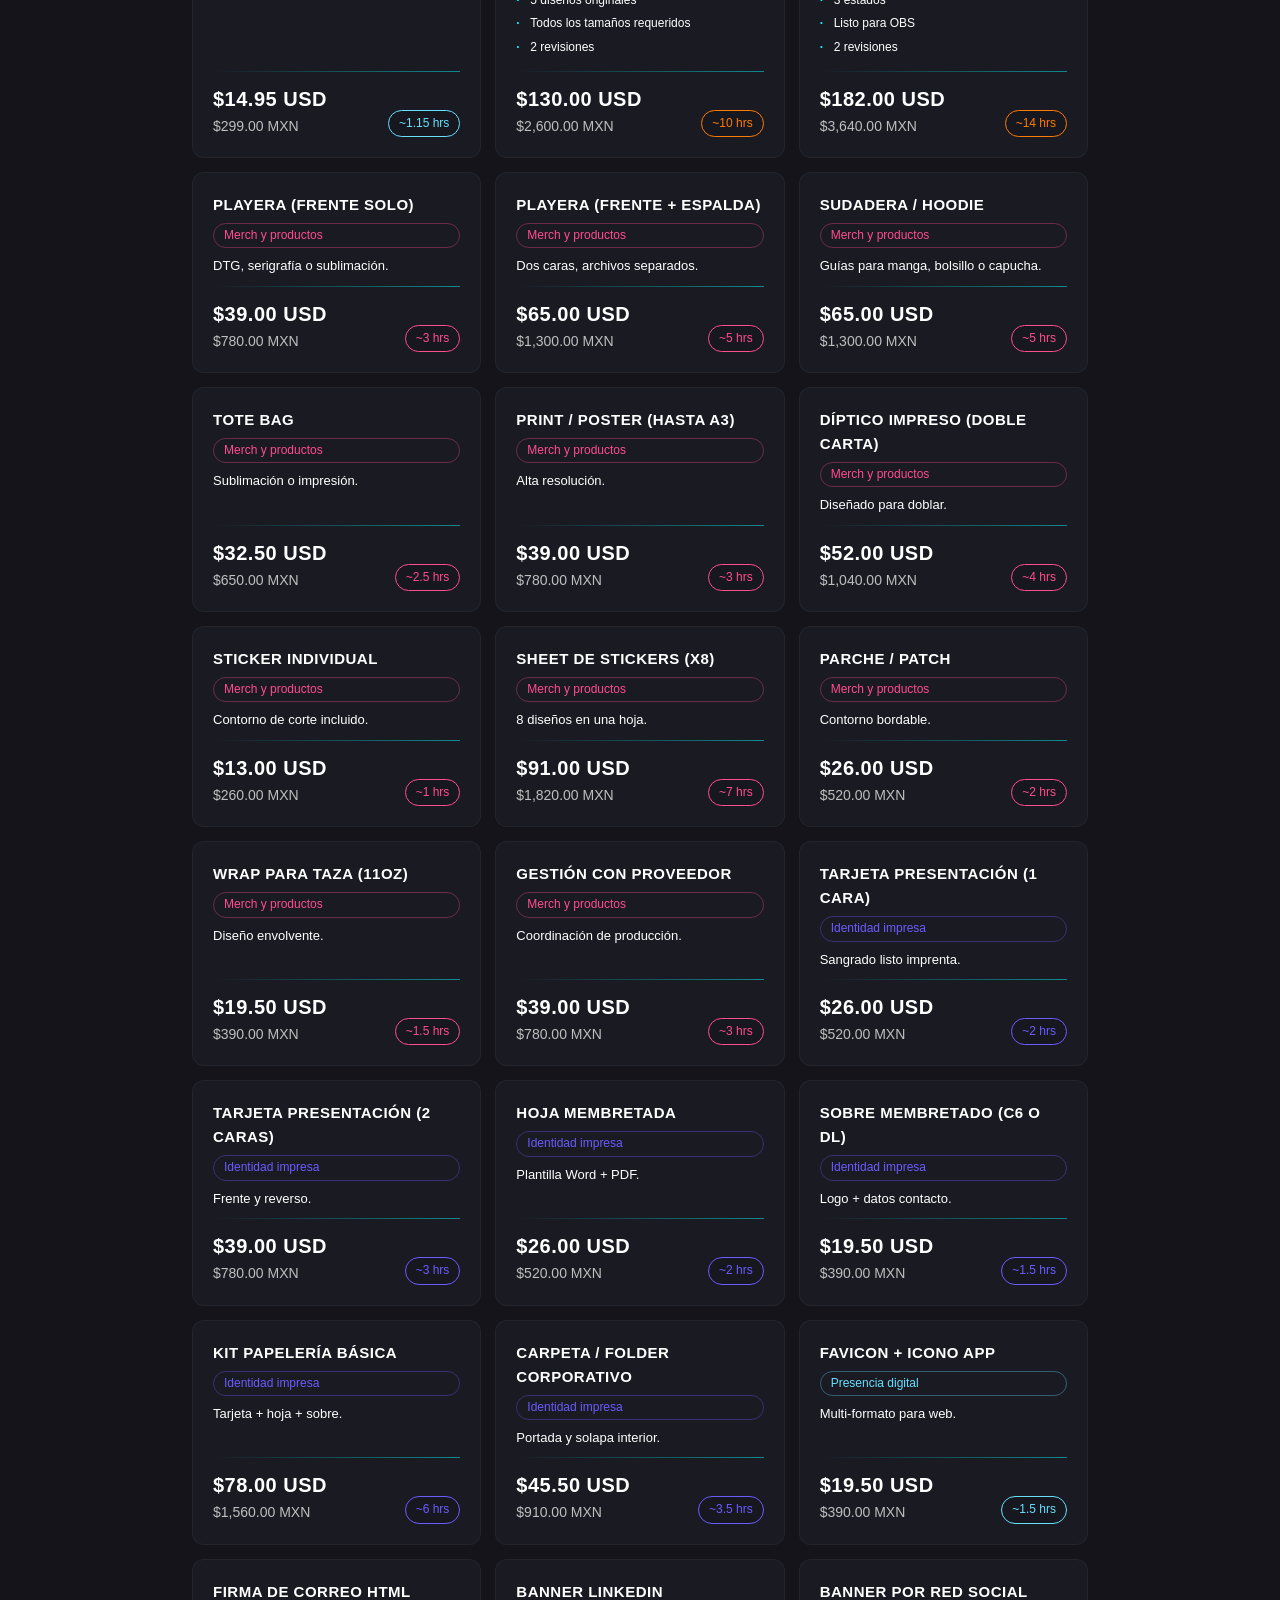
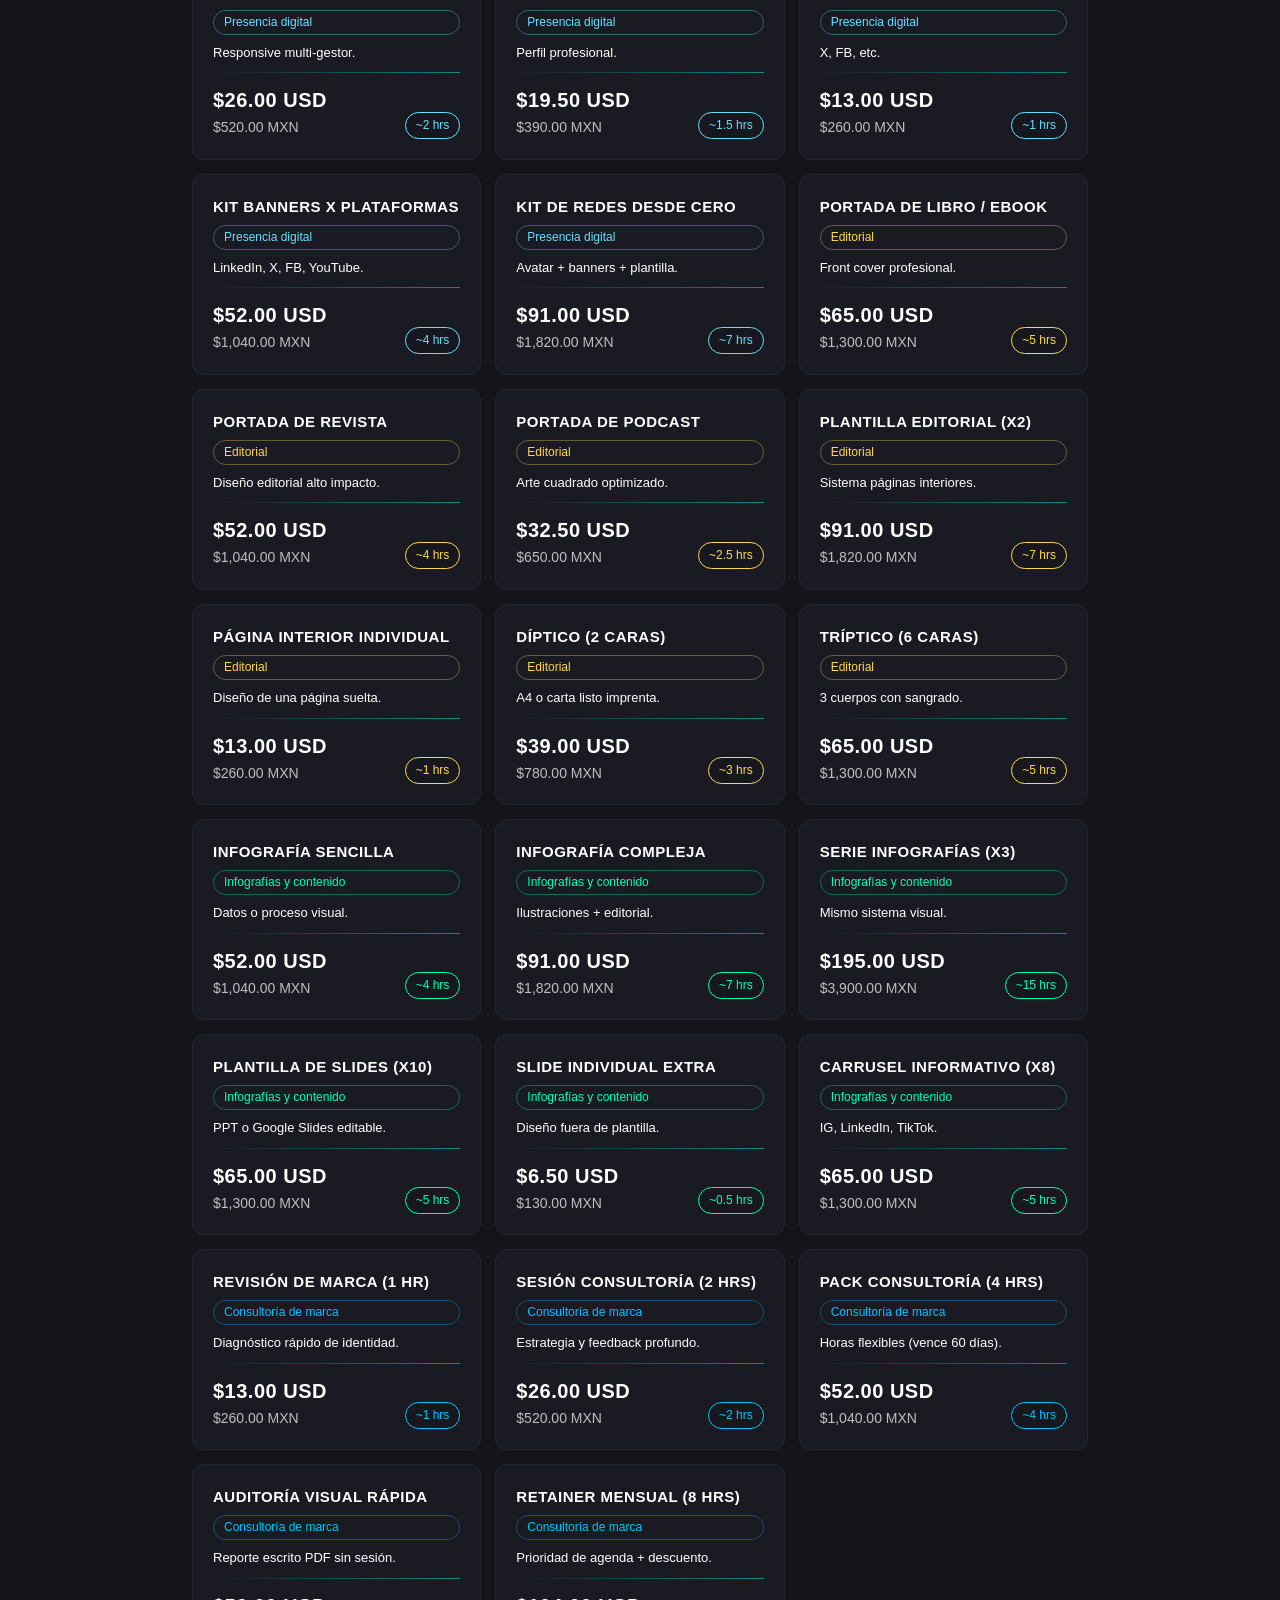
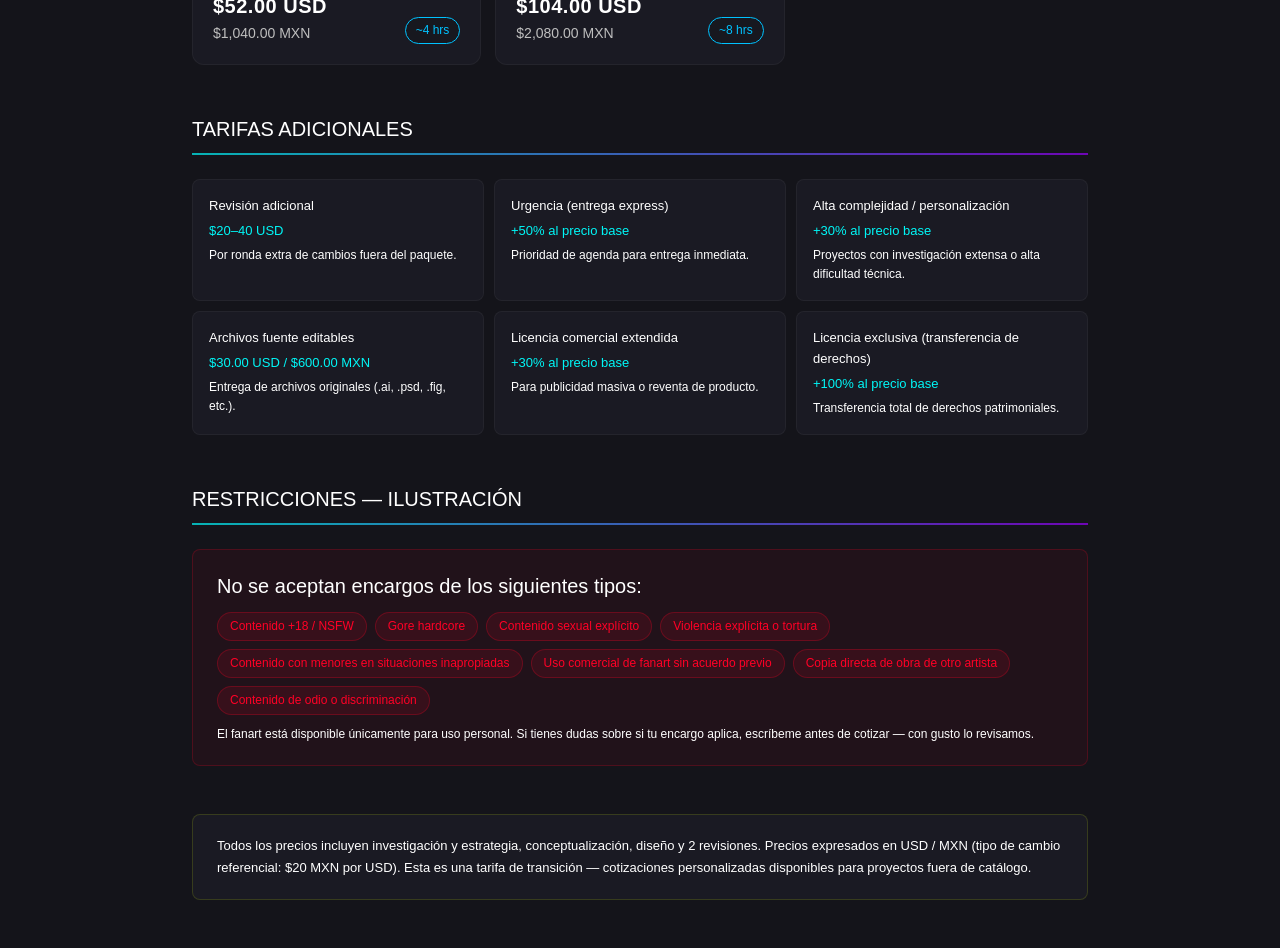
==== commit 07daed37: "cambio 100" ====
--- a/index.html
+++ b/index.html
@@ -15,7 +15,7 @@
 </head>
 <body>
 <div class="page">
-  <a href="Referencia Interna de Precios.html" class="view-switch">
+  <a href="Referencia_Interna_de_Precios.html" class="view-switch">
     <span>Visión Interna</span>
     <svg width="14" height="14" viewBox="0 0 24 24" fill="none" stroke="currentColor" stroke-width="2" stroke-linecap="round" stroke-linejoin="round"><path d="M18 13v6a2 2 0 0 1-2 2H5a2 2 0 0 1-2-2V8a2 2 0 0 1 2-2h6"></path><polyline points="15 3 21 3 21 9"></polyline><line x1="10" y1="14" x2="21" y2="3"></line></svg>
   </a>
@@ -105,7 +105,7 @@
   const bar = document.querySelector('.filter-bar');
   const cats = Object.entries(DB.categories);
   bar.innerHTML = `<button class="filter-btn ${currentFilter === 'all' ? 'active' : ''}" onclick="setFilter('all', this)">Todos</button>` + 
-    cats.map(([id, name]) => `<button class="filter-btn ${currentFilter === id ? 'active' : ''}" onclick="setFilter('${id}', this)">${name}</button>`).join('');
+    cats.map(([id, name]) => `<button class="filter-btn ${currentFilter === id ? 'active' : ''}" data-cat="${id}" onclick="setFilter('${id}', this)">${name}</button>`).join('');
 }
 
 function setFilter(cat, btn) {
@@ -121,6 +121,8 @@
   Object.entries(DB.internal.minor).forEach(([catKey, items]) => {
     items.forEach(i => all.push({ ...i, cat: catKey }));
   });
+  // Include consultoría
+  DB.internal.consultoria.forEach(i => all.push({ ...i, cat: 'consultoria' }));
   return all;
 }
 
@@ -139,14 +141,14 @@
     ? s.price
     : getPrice(s.hrs);
     return `
-    <div class="service-card${s.featured ? ' featured' : ''}">
-	  <div class="service-name">${s.name}</div>
-      <span class="service-cat">${DB.categories[s.cat] || s.cat}</span>
+    <div class="service-card${s.featured ? ' featured' : ''}" data-cat="${s.cat}">
+      <div class="service-name">${s.name}</div>
+      <span class="service-cat" data-cat="${s.cat}">${DB.categories[s.cat] || s.cat}</span>
       <div class="service-desc">${s.desc || ''}</div>
       ${s.includes ? `<ul class="includes">${s.includes.map(i => `<li>${i}</li>`).join('')}</ul>` : ''}
       <div class="price-row">
         <div><div class="price-usd">${fu(p)} USD</div><div class="price-mxn">${fm(p)}</div></div>
-        ${typeof s.price !== "number" ? `<span class="hrs-tag">~${s.hrs} hrs</span>` : ''}
+        ${typeof s.price !== "number" ? `<span class="hrs-tag" data-cat="${s.cat}">~${s.hrs} hrs</span>` : ''}
       </div>
     </div>`;
   }).join('');
--- a/styles.css
+++ b/styles.css
@@ -0,0 +1,645 @@
+/* ============================================================
+   Catalogo de Servicios Creativos
+   ============================================================ */
+
+/* --- Variables globales --- */
+:root {
+  /* Base oscura */
+  --bg-primary:   #14141A;
+  --bg-secondary: rgba(87, 87, 114, 0.1);
+  --bg-hover:     #17181F;
+
+  /* Textos */
+  --text-primary:   #FFFFFF;
+  --text-secondary: #FFFFFF;
+  --text-tertiary:  #BFBFBF;
+
+  /* Acentos */
+  --accent-blue:   #00F7F7;
+  --accent-green:  #D5F700;
+  --accent-purple: #9400F7;
+  --accent-red: #FF0026;
+
+  /*  Acentos suaves (fondos) */
+  --accent-blue-soft:   rgba(0, 247, 247, 0.10);
+  --accent-green-soft:  rgba(213, 247, 0, 0.10);
+  --accent-purple-soft: rgba(148, 0, 247, 0.10);
+  --accent-red-soft: rgba(255, 0, 39, 0.10);
+
+  /* Borde, forma y transición */
+  --border:     rgba(255, 255, 255, 0.04);
+  --radius-md:  8px;
+  --radius-lg:  12px;
+  --transition: all 0.25s ease;
+
+  /* Glow */
+  --glow-blue:   0 0 12px rgba(0, 247, 247, 0.35);
+  --glow-green:  0 0 12px rgba(213, 247, 0, 0.35);
+  --glow-purple: 0 0 12px rgba(148, 0, 247, 0.35);
+
+  /* Alias de compatibilidad para JS inline */
+  --purple-600: var(--accent-purple);
+  --purple-50:  var(--accent-purple-soft);
+	
+  /* SECCIONES */
+  --c-branding: #00F7F7;
+  --c-consultoria: #00C2FF;
+
+  --c-ilustracion-proyecto: #9400F7;
+  --c-ilustracion-acabado: #FF2DFB;
+
+  --c-redes: #D5F700;
+  --c-infografias: #00FFB2;
+
+  --c-editorial: #FFD84D;
+
+  --c-motion: #A6FF00;
+  --c-filmmaking: #FF3B3B;
+
+  --c-streamers: #FF7A00;
+
+  --c-fotografia: #66E0FF;
+
+  --c-merch: #FF4D8D;
+
+  --c-identidad: #6A5CFF;
+}
+
+/* --- Reset base --- */
+* {
+  box-sizing: border-box;
+  margin: 0;
+  padding: 0;
+}
+
+/* --- Body --- */
+body {
+  font-family: "Alexandria", sans-serif;
+  color: var(--text-primary);
+  font-weight: 300;
+  background: var(--bg-primary);
+  font-size: 15px;
+  line-height: 1.6;
+}
+
+/* --- Layout principal --- */
+.page {
+  max-width: 960px;
+  margin: 0 auto;
+  padding: 3rem 2rem;
+}
+
+/* ============================================================
+   HEADER
+   ============================================================ */
+.header {
+  text-align: center;
+  margin-bottom: 3rem;
+  padding-bottom: 2rem;
+  border-bottom: 0.5px solid var(--border);
+}
+
+.header h1 {
+  background: linear-gradient(90deg, var(--accent-blue), var(--accent-purple));
+  -webkit-background-clip: text;
+  -webkit-text-fill-color: transparent;
+  font-family: "Outfit", sans-serif;
+  font-size: 64px;
+  font-weight: 800;
+  text-transform: uppercase;
+  letter-spacing: 1px;
+  color: var(--text-primary);
+  margin-bottom: 8px;
+}
+
+.header p {
+  font-size: 18px;
+  color: var(--text-secondary);
+  text-transform: uppercase;
+  margin-bottom: 16px;
+}
+
+/* ============================================================
+   BADGES
+   ============================================================ */
+.badges {
+  display: flex;
+  gap: 10px;
+  justify-content: center;
+  flex-wrap: wrap;
+  margin-top: 12px;
+}
+
+.badge {
+  display: inline-block;
+  font-size: 13px;
+  font-weight: 500;
+  padding: 7px 18px;
+  border-radius: 999px;
+}
+
+.badge-rate {
+  background: var(--accent-blue-soft);
+  color: var(--accent-blue);
+  border: 1px solid rgba(0, 247, 247, 0.3);
+}
+
+.badge-note {
+  background: var(--accent-green-soft);
+  color: var(--accent-green);
+  border: 1px solid rgba(213, 247, 0, 0.3);
+  font-size: 12px;
+}
+/* ============================================================
+   SECCIONES
+   ============================================================ */
+.section {
+  margin-bottom: 3rem;
+}
+
+.section-title {
+  position: relative;
+  color: white;
+  text-transform: uppercase;
+  font-size: 20px;
+  font-weight: 500;
+  margin-bottom: 1.5rem;
+  padding-bottom: 10px;
+}
+
+/* l�nea animada */
+.section-title::after {
+  content: "";
+  position: absolute;
+  left: 0;
+  bottom: 0;
+  width: 100%;
+  height: 2px;
+
+  background: linear-gradient(
+    90deg,
+    var(--accent-blue),
+    var(--accent-purple),
+    var(--accent-green),
+    var(--accent-blue)
+  );
+
+  background-size: 300% 100%;
+  animation: gradientMove 6s linear infinite;
+
+  opacity: 0.7;
+}
+
+/* ============================================================
+   GRID Y TARJETAS DE SERVICIOS
+   ============================================================ */
+.services-grid {
+  display: grid;
+  grid-template-columns: repeat(auto-fill, minmax(280px, 1fr));
+  gap: 14px;
+}
+
+.service-card {
+  background: var(--bg-secondary);
+  border: 0.5px solid var(--border);
+  border-radius: var(--radius-lg);
+  padding: 1.25rem;
+  display: flex;
+  flex-direction: column;
+  transition: var(--transition);
+}
+
+.service-card:hover {
+  border-color: rgba(0, 247, 247, 0.25);
+  box-shadow: var(--glow-blue);
+  transform: translateY(-2px);
+}
+
+/* Featured sin resaltado visual� comentar para reactivar */
+/* .service-card.featured {
+  border: 2px solid rgba(0, 247, 247, 0.4);
+  animation: glowPulse 3s ease-in-out infinite;
+} */
+
+.service-name {
+  font-size: 15px;
+  font-family: "Outfit", sans-serif;
+  text-transform: uppercase;
+  font-weight: 700;
+  color: var(--text-primary);
+  margin-bottom: 2px;
+  letter-spacing: 0.5px;
+}
+
+.service-cat {
+  font-size: 12px;
+  font-family: "Outfit", sans-serif;
+  font-weight: 400;
+  color: var(--accent-blue);
+  background: transparent;
+  display: inline-block;
+  margin-top: 4px;
+  padding: 3px 10px;
+  border-radius: 999px;
+  margin-bottom: 8px;
+  padding: 2px 10px;
+  border: 1.5px solid rgba(0, 247, 247, 0.2);
+}
+
+.service-desc {
+  font-size: 13px;
+  color: var(--text-secondary);
+  margin-bottom: 10px;
+  line-height: 1.5;
+  flex-grow: 1;
+}
+
+/* ============================================================
+   LISTA DE INCLUIDOS
+   ============================================================ */
+.includes {
+  font-size: 12px;
+  color: var(--text-secondary);
+  margin-bottom: 12px;
+}
+
+.includes li {
+  padding: 2px 0;
+  list-style: none;
+  padding-left: 14px;
+  position: relative;
+}
+
+.includes li::before {
+  content: "·";
+  position: absolute;
+  left: 0;
+  color: var(--accent-blue);
+  font-weight: 700;
+}
+
+/* ============================================================
+   FILA DE PRECIO
+   ============================================================ */
+.price-row {
+  position: relative;
+  display: flex;
+  justify-content: space-between;
+  align-items: flex-end;
+  padding-top: 12px;
+}
+
+/* l�nea */
+.price-row::before {
+  content: "";
+  position: absolute;
+  top: 0;
+  left: 0;
+  width: 100%;
+  height: 1px;
+
+  background: linear-gradient(
+    90deg,
+    transparent,
+    var(--accent-blue),
+    var(--accent-purple),
+       transparent
+  );
+
+  background-size: 300% 100%;
+  animation: gradientMove 8s linear infinite;
+  opacity: 0.5;
+}
+
+.price-usd {
+  font-family: "Outfit", sans-serif;
+  letter-spacing: 0.5px;
+  font-size: 20px;
+  font-weight: 700;
+  color: var(--text-secondary);
+}
+
+.price-mxn {
+  font-size: 14px;
+  color: var(--text-tertiary);
+}
+
+.hrs-tag {
+  font-size: 12px;
+  color: var(--text-tertiary);
+  background: var(--bg-hover);
+  padding: 3px 10px;
+  border-radius: 999px;
+  border: 1px solid var(--border);
+  border-color: var(--accent-blue);
+}
+
+/* ============================================================
+   GRID Y TARJETAS DE EXTRAS
+   ============================================================ */
+.extras-grid {
+  display: grid;
+  grid-template-columns: repeat(auto-fill, minmax(220px, 1fr));
+  gap: 10px;
+}
+
+.extra-card {
+  background: var(--bg-secondary);
+  border: 0.5px solid var(--border);
+  border-radius: var(--radius-md);
+  padding: 1rem;
+  transition: var(--transition);
+}
+
+.extra-card:hover {
+  border-color: rgba(213, 247, 0, 0.25);
+  box-shadow: var(--glow-green);
+}
+
+.extra-name {
+  font-size: 13px;
+  font-weight: 500;
+  color: var(--text-primary);
+  margin-bottom: 4px;
+}
+
+.extra-price {
+  font-size: 13px;
+  color: var(--accent-blue);
+  font-weight: 500;
+  margin-bottom: 4px;
+}
+
+.extra-desc {
+  font-size: 12px;
+  color: var(--text-secondary);
+}
+
+/* ============================================================
+   NOTA GENERAL
+   ============================================================ */
+.note-box {
+  background: var(--bg-secondary);
+  border: 0.5px solid rgba(213, 247, 0, 0.15);
+  border-radius: var(--radius-md);
+  padding: 1.25rem 1.5rem;
+  font-size: 13px;
+  color: var(--text-secondary);
+  line-height: 1.7;
+}
+
+/* ============================================================
+   RESTRICCIONES
+   ============================================================ */
+.restrict-box {
+  background: rgba(255, 0, 39, 0.06);
+  border: 0.5px solid rgba(255, 0, 39, 0.2);
+  border-radius: var(--radius-md);
+  padding: 1.25rem 1.5rem;
+  margin-top: 1rem;
+}
+
+.restrict-title {
+  font-size: 20px;
+  font-weight: 500;
+  color: var(--text-secondary);
+  margin-bottom: 10px;
+}
+
+.restrict-grid {
+  display: flex;
+  flex-wrap: wrap;
+  gap: 8px;
+}
+
+.restrict-tag {
+  font-size: 12px;
+  color: var(--accent-red);
+  background: var(--accent-red-soft);
+  border: 1px solid rgba(255, 0, 39, 0.25);
+  padding: 4px 12px;
+  border-radius: 999px;
+}
+
+.restrict-note {
+  font-size: 12px;
+  color: var(--text-secondary);
+  margin-top: 10px;
+  line-height: 1.6;
+}
+
+/* ============================================================
+   BARRA DE FILTROS
+   ============================================================ */
+.filter-bar {
+  display: flex;
+  flex-wrap: wrap;
+  gap: 8px;
+  margin-bottom: 1.25rem;
+}
+
+.filter-btn {
+  font-size: 12px;
+  padding: 5px 14px;
+  border: 0.5px solid var(--border);
+  border-radius: 999px;
+  background: transparent;
+  color: var(--text-secondary);
+  cursor: pointer;
+  font-family: inherit;
+  transition: var(--transition);
+}
+
+.filter-btn.active,
+.filter-btn:hover {
+  background: var(--accent-blue-soft);
+  color: var(--accent-blue);
+  border-color: rgba(0, 247, 247, 0.35);
+  box-shadow: var(--glow-blue);
+}
+
+/* ============================================================
+   BOTON VISTA INTERNA
+   ============================================================ */
+.view-switch {
+  position: fixed;
+  top: 1.5rem;
+  right: 1.5rem;
+  z-index: 100;
+  background: var(--bg-secondary);
+  border: 1px solid var(--border);
+  padding: 8px 16px;
+  border-radius: 999px;
+  font-size: 13px;
+  font-weight: 500;
+  color: var(--text-secondary);
+  text-decoration: none;
+  display: flex;
+  align-items: center;
+  gap: 8px;
+  transition: var(--transition);
+}
+
+.view-switch:hover {
+  background: var(--accent-blue-soft);
+  color: var(--accent-blue);
+  border-color: rgba(0, 247, 247, 0.4);
+  box-shadow: var(--glow-blue);
+  transform: translateY(-2px);
+}
+
+/* ============================================================
+   ANIMACIONES
+   ============================================================ */
+@keyframes glowPulse {
+  0%, 100% { box-shadow: 0 0 8px rgba(0, 247, 247, 0.2); }
+  50%       { box-shadow: 0 0 22px rgba(0, 247, 247, 0.55); }
+}
+@keyframes gradientMove {
+  0% { background-position: 0% 50%; }
+  100% { background-position: 300% 50%; }
+}
+
+/* ===================== BORDER ENERGY ===================== */
+
+.service-card {
+  position: relative;
+  z-index: 1;
+  background: var(--bg-secondary);
+}
+
+/* capa del borde */
+.service-card::before {
+  content: "";
+  position: absolute;
+  inset: 0;
+  border-radius: inherit;
+  padding: 2px; /* grosor del borde */
+
+  background: linear-gradient(
+    90deg,
+    var(--accent-blue),
+    var(--accent-purple),
+    var(--accent-green),
+	var(--accent-blue)
+  );
+
+  background-size: 300% 300%;
+  animation: energyMove 4s linear infinite;
+
+  /* magia para mostrar solo el borde */
+  -webkit-mask: 
+    linear-gradient(#000 0 0) content-box, 
+    linear-gradient(#000 0 0);
+  -webkit-mask-composite: xor;
+  mask-composite: exclude;
+
+  opacity: 0;
+  transition: opacity 0.3s ease;
+
+  z-index: 0;
+}
+
+/* activar */
+.service-card:hover::before {
+  opacity: 1;
+}
+
+/* contenido encima */
+.service-card > * {
+  position: relative;
+  z-index: 1;
+}
+
+/* animaci�n */
+@keyframes energyMove {
+  0% { background-position: 0% 50%; }
+  50% { background-position: 150% 50%; }
+  100%{background-position: 300% 50%;}
+}
+
+/* ============================================================
+   COLORES POR CATEGORÍA
+   ============================================================ */
+
+/* Helper: cada categoría sobreescribe color del badge y borde del hover */
+.service-cat[data-cat="branding"]              { color: var(--c-branding);              border-color: color-mix(in srgb, var(--c-branding) 35%, transparent); }
+.service-cat[data-cat="consultoria"]           { color: var(--c-consultoria);            border-color: color-mix(in srgb, var(--c-consultoria) 35%, transparent); }
+.service-cat[data-cat="ilustracion_proyecto"]  { color: var(--c-ilustracion-proyecto);   border-color: color-mix(in srgb, var(--c-ilustracion-proyecto) 35%, transparent); }
+.service-cat[data-cat="ilustracion_acabado"]   { color: var(--c-ilustracion-acabado);    border-color: color-mix(in srgb, var(--c-ilustracion-acabado) 35%, transparent); }
+.service-cat[data-cat="social"]                { color: var(--c-redes);                  border-color: color-mix(in srgb, var(--c-redes) 35%, transparent); }
+.service-cat[data-cat="contenido"]             { color: var(--c-infografias);            border-color: color-mix(in srgb, var(--c-infografias) 35%, transparent); }
+.service-cat[data-cat="editorial"]             { color: var(--c-editorial);              border-color: color-mix(in srgb, var(--c-editorial) 35%, transparent); }
+.service-cat[data-cat="motion"]                { color: var(--c-motion);                 border-color: color-mix(in srgb, var(--c-motion) 35%, transparent); }
+.service-cat[data-cat="filmmaking"]            { color: var(--c-filmmaking);             border-color: color-mix(in srgb, var(--c-filmmaking) 35%, transparent); }
+.service-cat[data-cat="streamer"]              { color: var(--c-streamers);              border-color: color-mix(in srgb, var(--c-streamers) 35%, transparent); }
+.service-cat[data-cat="fotografia"]            { color: var(--c-fotografia);             border-color: color-mix(in srgb, var(--c-fotografia) 35%, transparent); }
+.service-cat[data-cat="merch"]                 { color: var(--c-merch);                  border-color: color-mix(in srgb, var(--c-merch) 35%, transparent); }
+.service-cat[data-cat="identidad"]             { color: var(--c-identidad);              border-color: color-mix(in srgb, var(--c-identidad) 35%, transparent); }
+.service-cat[data-cat="digital"]               { color: var(--c-fotografia);             border-color: color-mix(in srgb, var(--c-fotografia) 35%, transparent); }
+
+/* El borde energético del hover también toma el color de la categoría */
+.service-card[data-cat="branding"]:hover::before             { background: linear-gradient(90deg, var(--c-branding), var(--accent-purple), var(--c-branding)); background-size: 300% 300%; }
+.service-card[data-cat="consultoria"]:hover::before          { background: linear-gradient(90deg, var(--c-consultoria), var(--accent-purple), var(--c-consultoria)); background-size: 300% 300%; }
+.service-card[data-cat="ilustracion_proyecto"]:hover::before { background: linear-gradient(90deg, var(--c-ilustracion-proyecto), var(--c-ilustracion-acabado), var(--c-ilustracion-proyecto)); background-size: 300% 300%; }
+.service-card[data-cat="ilustracion_acabado"]:hover::before  { background: linear-gradient(90deg, var(--c-ilustracion-acabado), var(--c-ilustracion-proyecto), var(--c-ilustracion-acabado)); background-size: 300% 300%; }
+.service-card[data-cat="social"]:hover::before               { background: linear-gradient(90deg, var(--c-redes), var(--accent-blue), var(--c-redes)); background-size: 300% 300%; }
+.service-card[data-cat="contenido"]:hover::before            { background: linear-gradient(90deg, var(--c-infografias), var(--c-redes), var(--c-infografias)); background-size: 300% 300%; }
+.service-card[data-cat="editorial"]:hover::before            { background: linear-gradient(90deg, var(--c-editorial), var(--accent-purple), var(--c-editorial)); background-size: 300% 300%; }
+.service-card[data-cat="motion"]:hover::before               { background: linear-gradient(90deg, var(--c-motion), var(--accent-blue), var(--c-motion)); background-size: 300% 300%; }
+.service-card[data-cat="filmmaking"]:hover::before           { background: linear-gradient(90deg, var(--c-filmmaking), var(--accent-purple), var(--c-filmmaking)); background-size: 300% 300%; }
+.service-card[data-cat="streamer"]:hover::before             { background: linear-gradient(90deg, var(--c-streamers), var(--c-editorial), var(--c-streamers)); background-size: 300% 300%; }
+.service-card[data-cat="fotografia"]:hover::before           { background: linear-gradient(90deg, var(--c-fotografia), var(--accent-blue), var(--c-fotografia)); background-size: 300% 300%; }
+.service-card[data-cat="merch"]:hover::before                { background: linear-gradient(90deg, var(--c-merch), var(--accent-purple), var(--c-merch)); background-size: 300% 300%; }
+.service-card[data-cat="identidad"]:hover::before            { background: linear-gradient(90deg, var(--c-identidad), var(--accent-purple), var(--c-identidad)); background-size: 300% 300%; }
+.service-card[data-cat="digital"]:hover::before              { background: linear-gradient(90deg, var(--c-fotografia), var(--accent-blue), var(--c-fotografia)); background-size: 300% 300%; }
+
+/* Filtros activos también reciben su color */
+.filter-btn.active[data-cat="branding"]             { color: var(--c-branding);             background: color-mix(in srgb, var(--c-branding) 12%, transparent);             border-color: color-mix(in srgb, var(--c-branding) 40%, transparent); }
+.filter-btn.active[data-cat="ilustracion_proyecto"] { color: var(--c-ilustracion-proyecto);  background: color-mix(in srgb, var(--c-ilustracion-proyecto) 12%, transparent);  border-color: color-mix(in srgb, var(--c-ilustracion-proyecto) 40%, transparent); }
+.filter-btn.active[data-cat="ilustracion_acabado"]  { color: var(--c-ilustracion-acabado);   background: color-mix(in srgb, var(--c-ilustracion-acabado) 12%, transparent);   border-color: color-mix(in srgb, var(--c-ilustracion-acabado) 40%, transparent); }
+.filter-btn.active[data-cat="social"]               { color: var(--c-redes);                 background: color-mix(in srgb, var(--c-redes) 12%, transparent);                 border-color: color-mix(in srgb, var(--c-redes) 40%, transparent); }
+.filter-btn.active[data-cat="contenido"]            { color: var(--c-infografias);           background: color-mix(in srgb, var(--c-infografias) 12%, transparent);           border-color: color-mix(in srgb, var(--c-infografias) 40%, transparent); }
+.filter-btn.active[data-cat="editorial"]            { color: var(--c-editorial);             background: color-mix(in srgb, var(--c-editorial) 12%, transparent);             border-color: color-mix(in srgb, var(--c-editorial) 40%, transparent); }
+.filter-btn.active[data-cat="motion"]               { color: var(--c-motion);                background: color-mix(in srgb, var(--c-motion) 12%, transparent);                border-color: color-mix(in srgb, var(--c-motion) 40%, transparent); }
+.filter-btn.active[data-cat="filmmaking"]           { color: var(--c-filmmaking);            background: color-mix(in srgb, var(--c-filmmaking) 12%, transparent);            border-color: color-mix(in srgb, var(--c-filmmaking) 40%, transparent); }
+.filter-btn.active[data-cat="streamer"]             { color: var(--c-streamers);             background: color-mix(in srgb, var(--c-streamers) 12%, transparent);             border-color: color-mix(in srgb, var(--c-streamers) 40%, transparent); }
+.filter-btn.active[data-cat="fotografia"]           { color: var(--c-fotografia);            background: color-mix(in srgb, var(--c-fotografia) 12%, transparent);            border-color: color-mix(in srgb, var(--c-fotografia) 40%, transparent); }
+.filter-btn.active[data-cat="merch"]                { color: var(--c-merch);                 background: color-mix(in srgb, var(--c-merch) 12%, transparent);                 border-color: color-mix(in srgb, var(--c-merch) 40%, transparent); }
+.filter-btn.active[data-cat="identidad"]            { color: var(--c-identidad);             background: color-mix(in srgb, var(--c-identidad) 12%, transparent);             border-color: color-mix(in srgb, var(--c-identidad) 40%, transparent); }
+.filter-btn.active[data-cat="consultoria"]          { color: var(--c-consultoria);           background: color-mix(in srgb, var(--c-consultoria) 12%, transparent);           border-color: color-mix(in srgb, var(--c-consultoria) 40%, transparent); }
+.filter-btn.active[data-cat="digital"]              { color: var(--c-fotografia);            background: color-mix(in srgb, var(--c-fotografia) 12%, transparent);            border-color: color-mix(in srgb, var(--c-fotografia) 40%, transparent); }
+
+.hrs-tag[data-cat="branding"]             { border-color: var(--c-branding);            color: var(--c-branding); }
+.hrs-tag[data-cat="consultoria"]          { border-color: var(--c-consultoria);          color: var(--c-consultoria); }
+.hrs-tag[data-cat="ilustracion_proyecto"] { border-color: var(--c-ilustracion-proyecto); color: var(--c-ilustracion-proyecto); }
+.hrs-tag[data-cat="ilustracion_acabado"]  { border-color: var(--c-ilustracion-acabado);  color: var(--c-ilustracion-acabado); }
+.hrs-tag[data-cat="social"]               { border-color: var(--c-redes);                color: var(--c-redes); }
+.hrs-tag[data-cat="contenido"]            { border-color: var(--c-infografias);          color: var(--c-infografias); }
+.hrs-tag[data-cat="editorial"]            { border-color: var(--c-editorial);            color: var(--c-editorial); }
+.hrs-tag[data-cat="motion"]               { border-color: var(--c-motion);               color: var(--c-motion); }
+.hrs-tag[data-cat="filmmaking"]           { border-color: var(--c-filmmaking);           color: var(--c-filmmaking); }
+.hrs-tag[data-cat="streamer"]             { border-color: var(--c-streamers);            color: var(--c-streamers); }
+.hrs-tag[data-cat="fotografia"]           { border-color: var(--c-fotografia);           color: var(--c-fotografia); }
+.hrs-tag[data-cat="merch"]                { border-color: var(--c-merch);                color: var(--c-merch); }
+.hrs-tag[data-cat="identidad"]            { border-color: var(--c-identidad);            color: var(--c-identidad); }
+.hrs-tag[data-cat="digital"]              { border-color: var(--c-fotografia);           color: var(--c-fotografia); }
+
+/* ============================================================
+   IMPRESION
+   ============================================================ */
+@media print {
+  .filter-bar,
+  .view-switch {
+    display: none;
+  }
+
+  body {
+    background: white;
+    color: black;
+  }
+
+  .services-grid {
+    grid-template-columns: repeat(2, 1fr);
+  }
+}
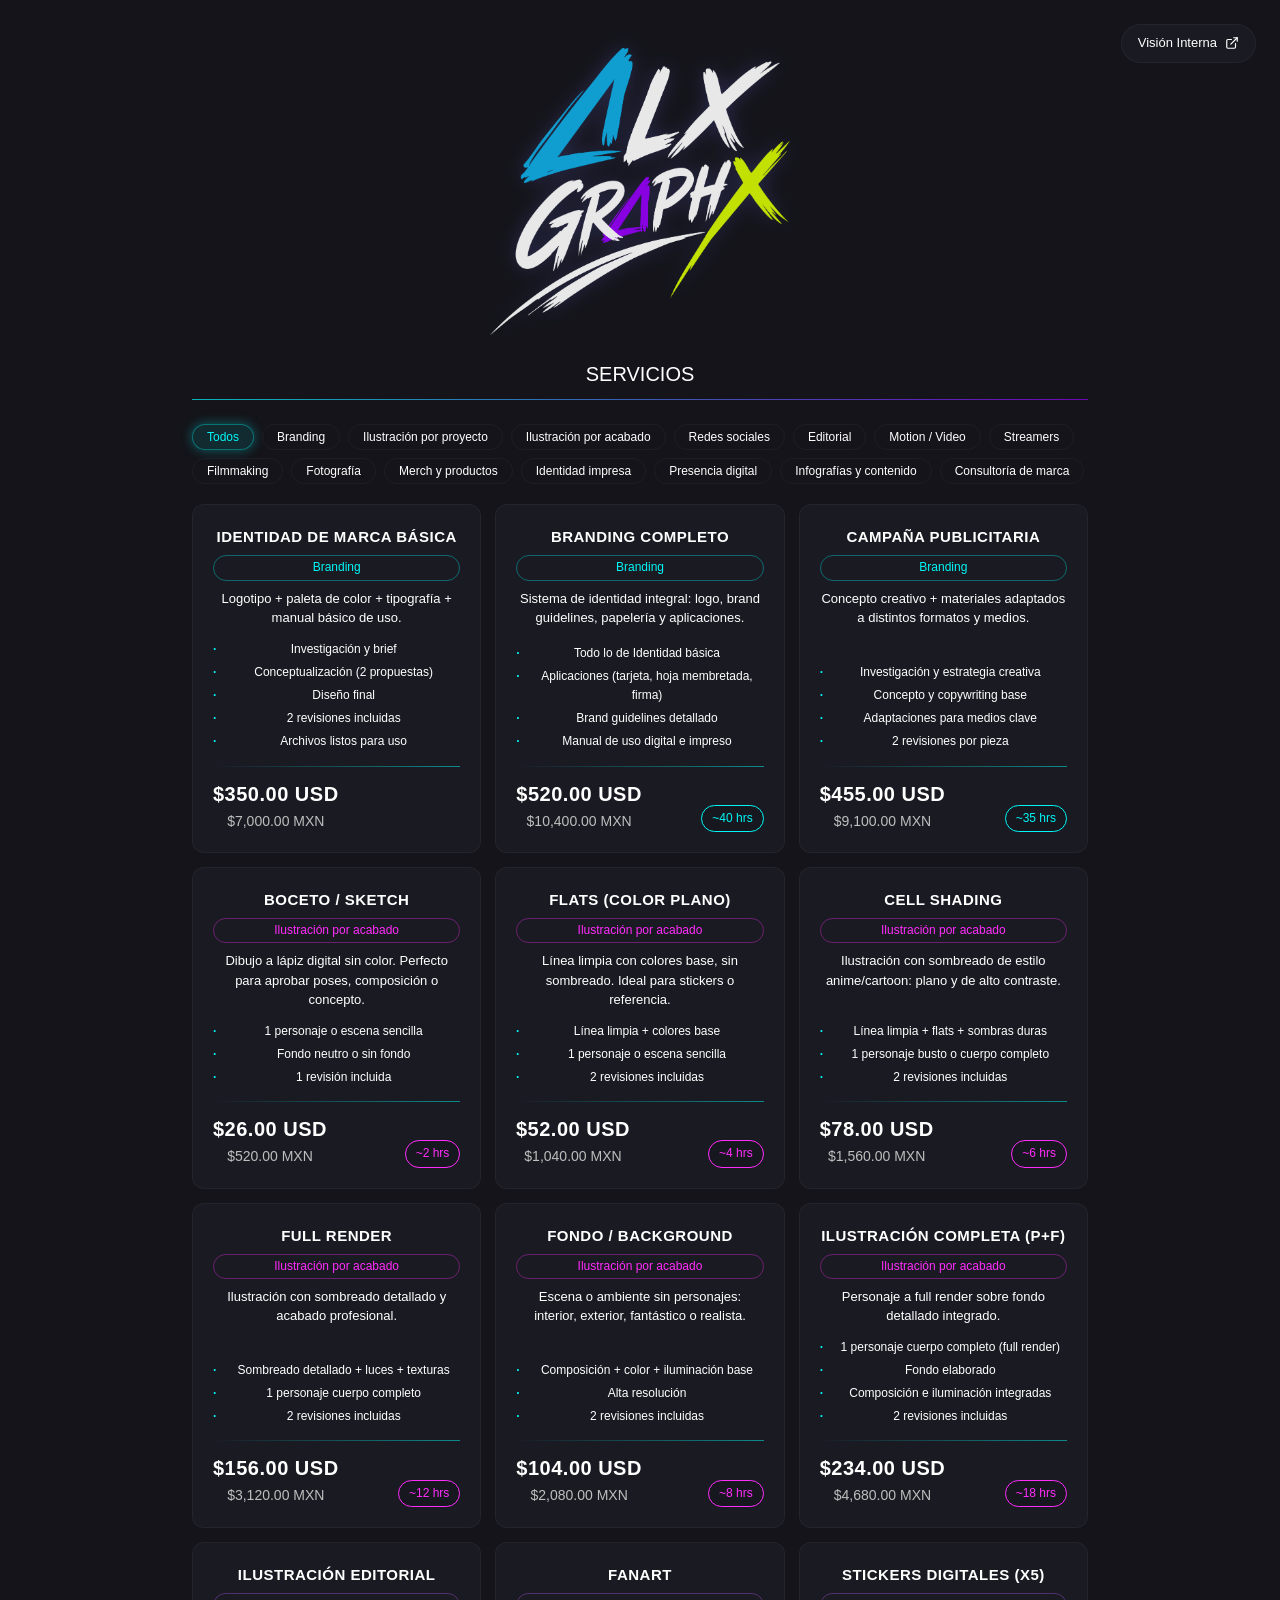
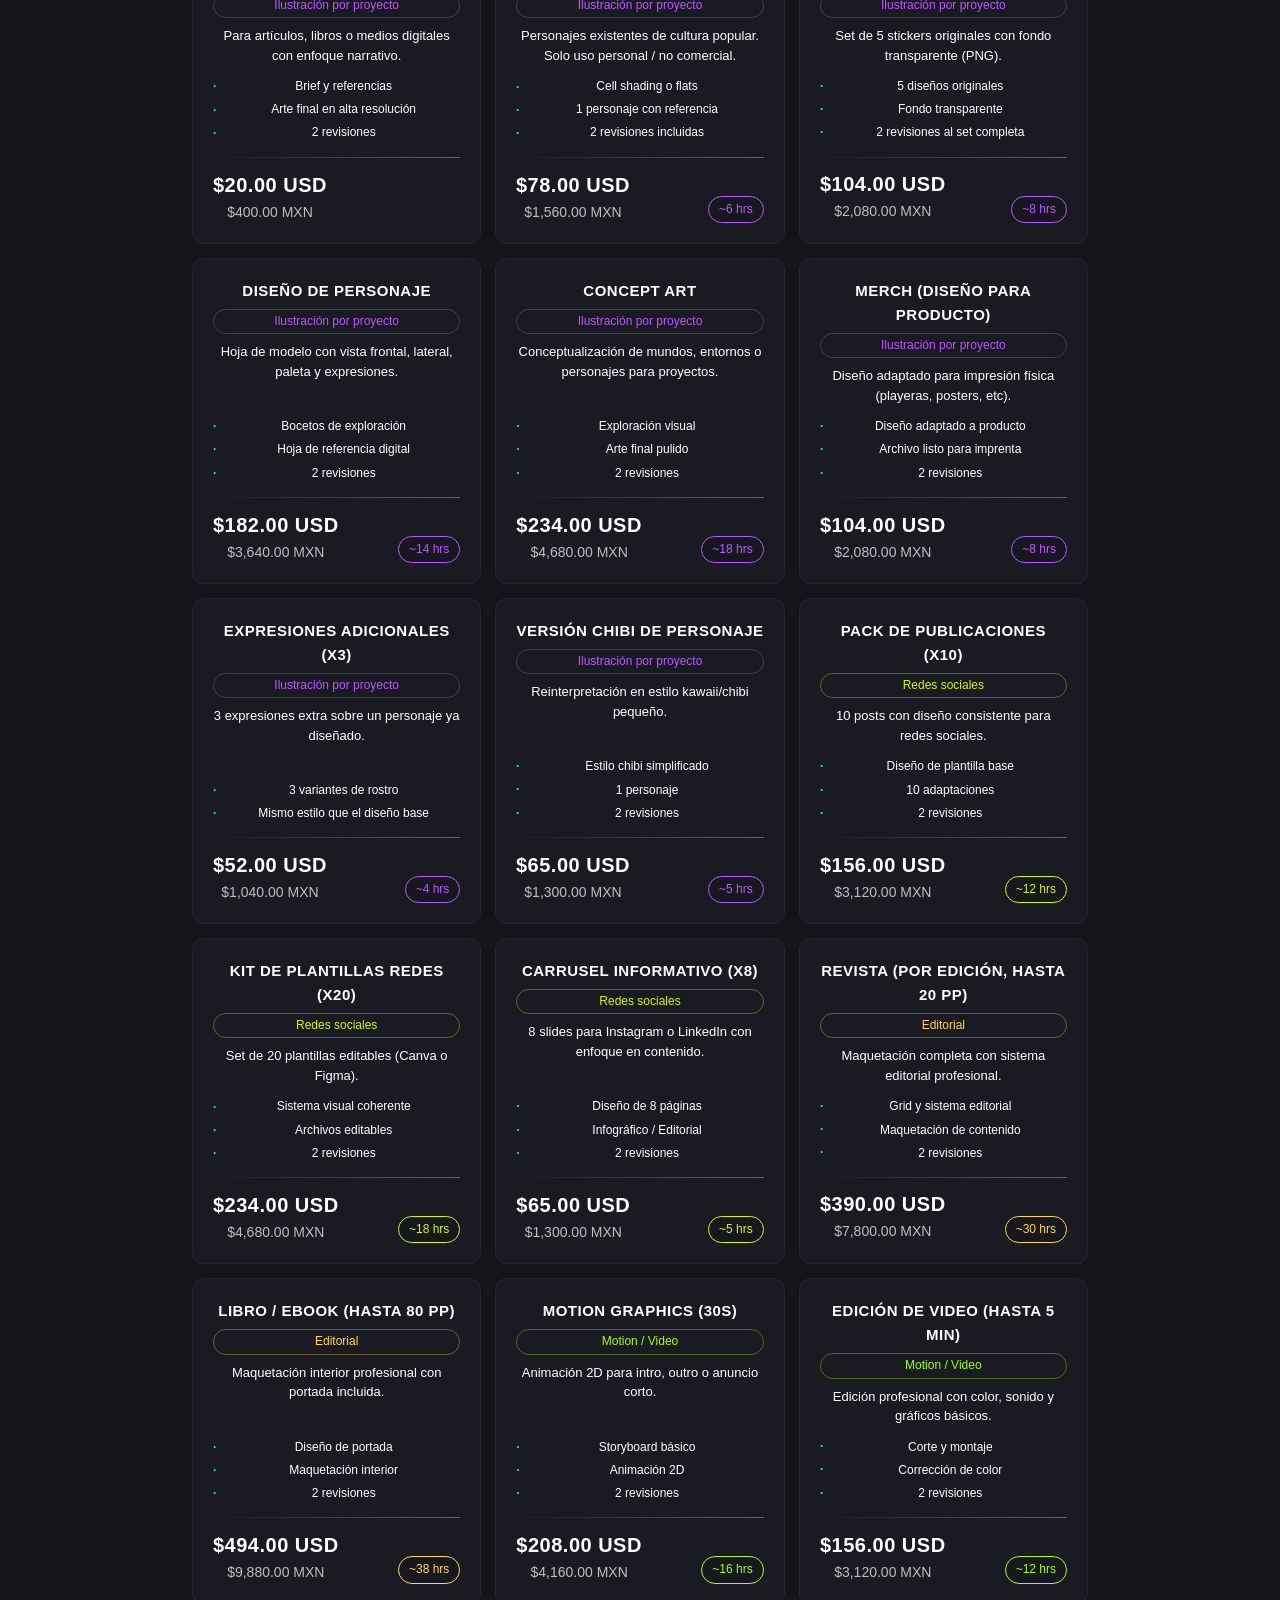
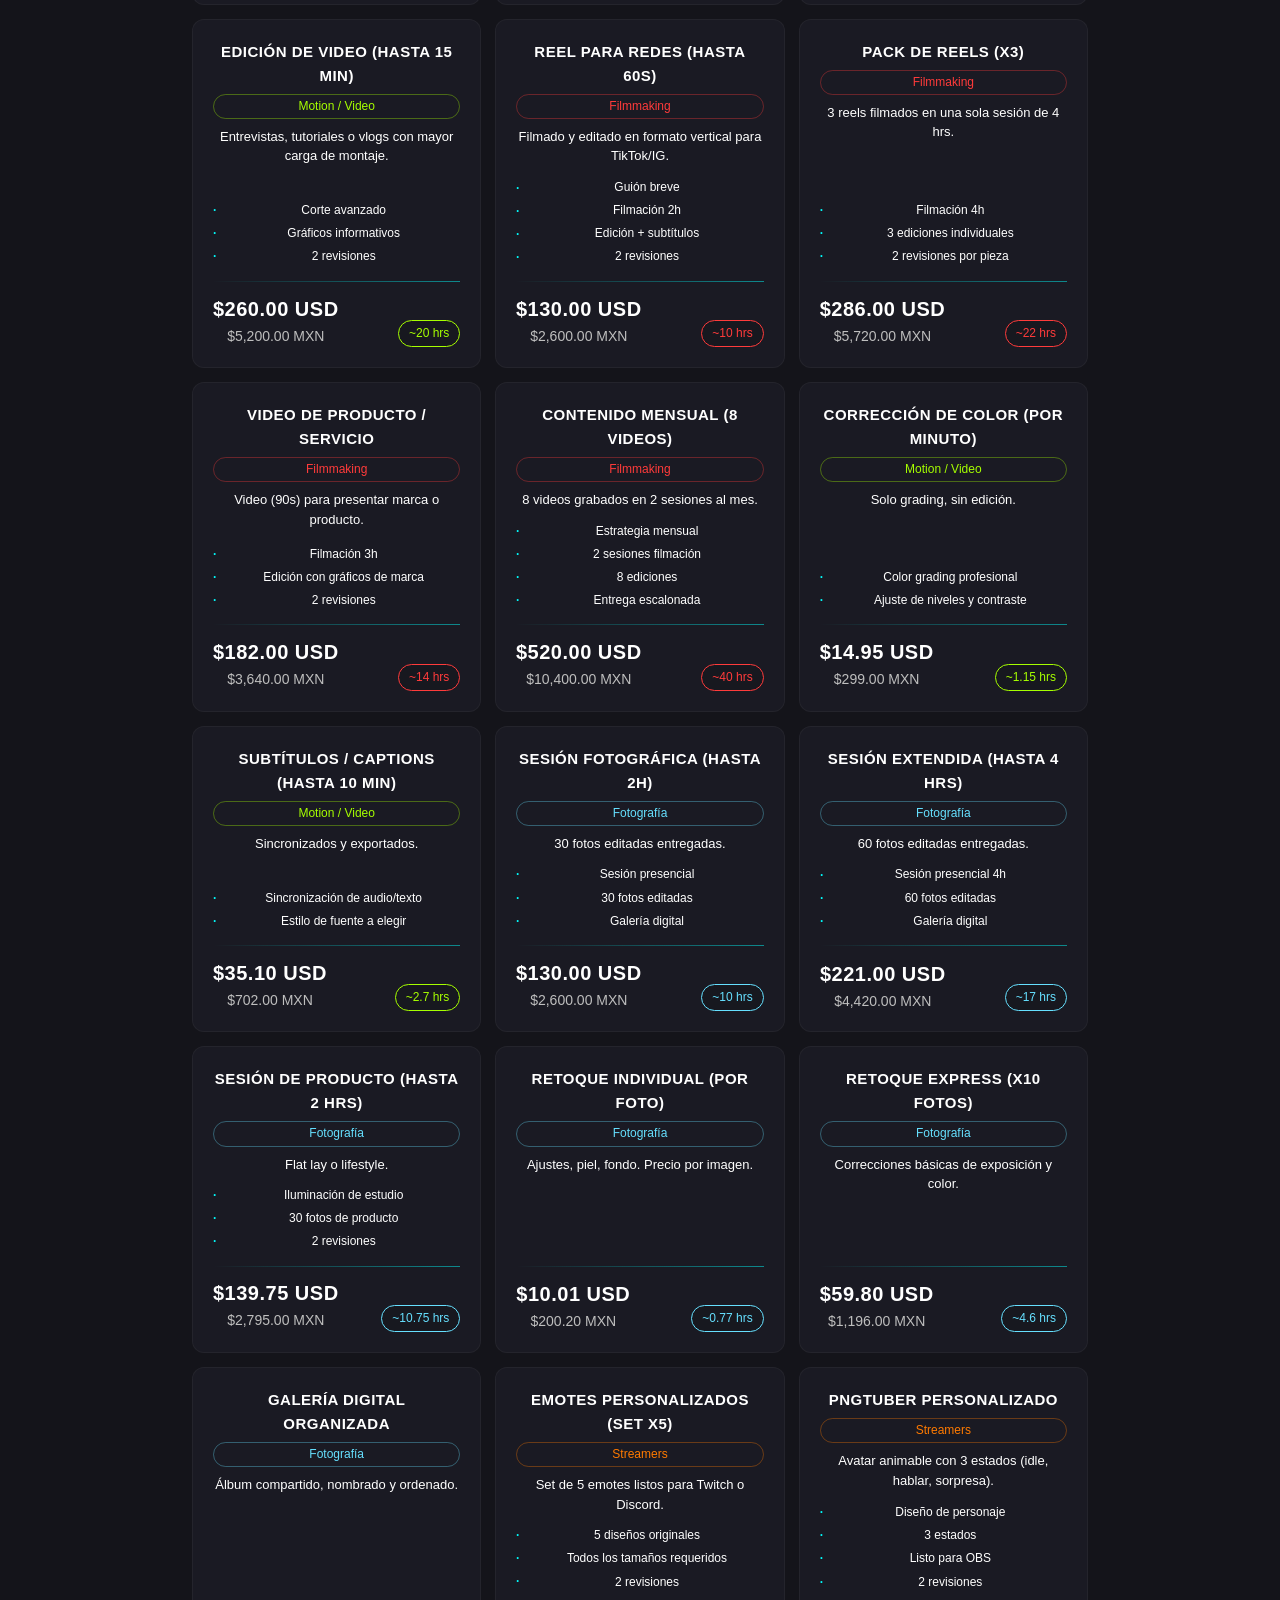
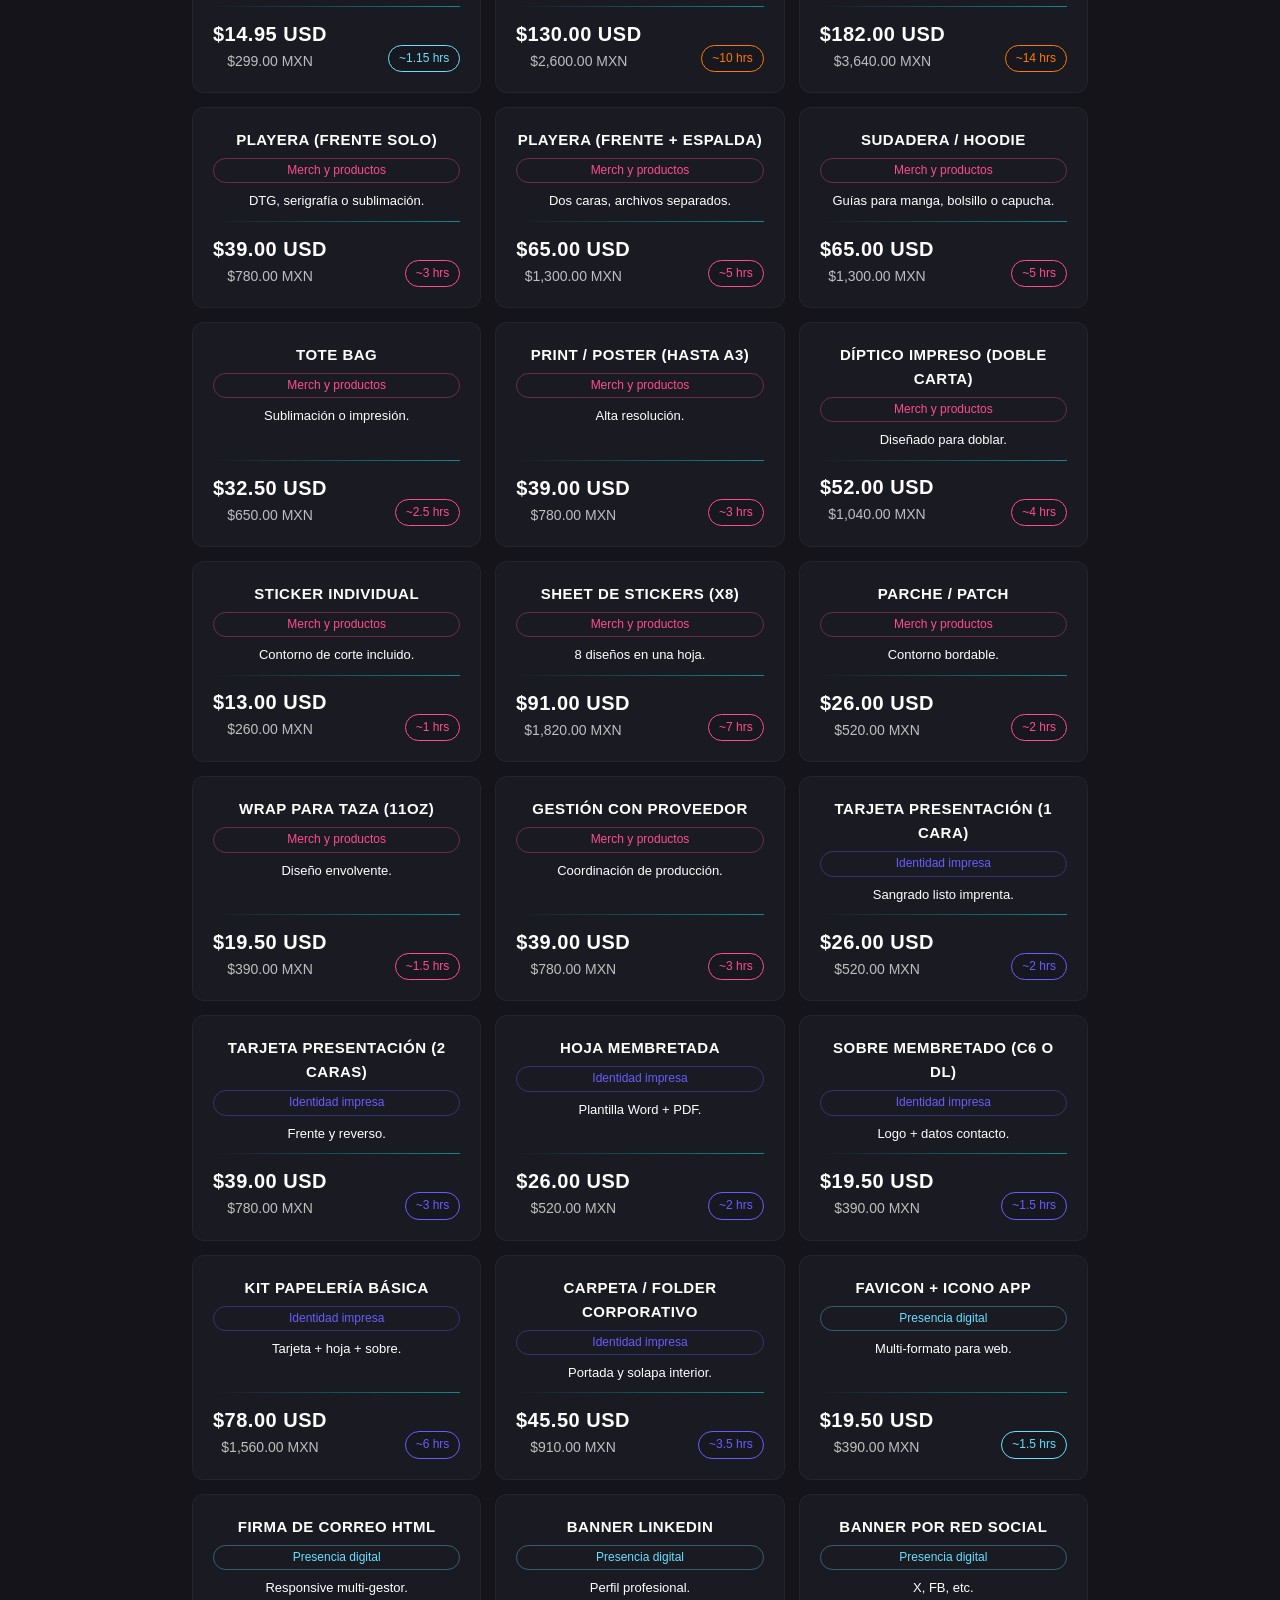
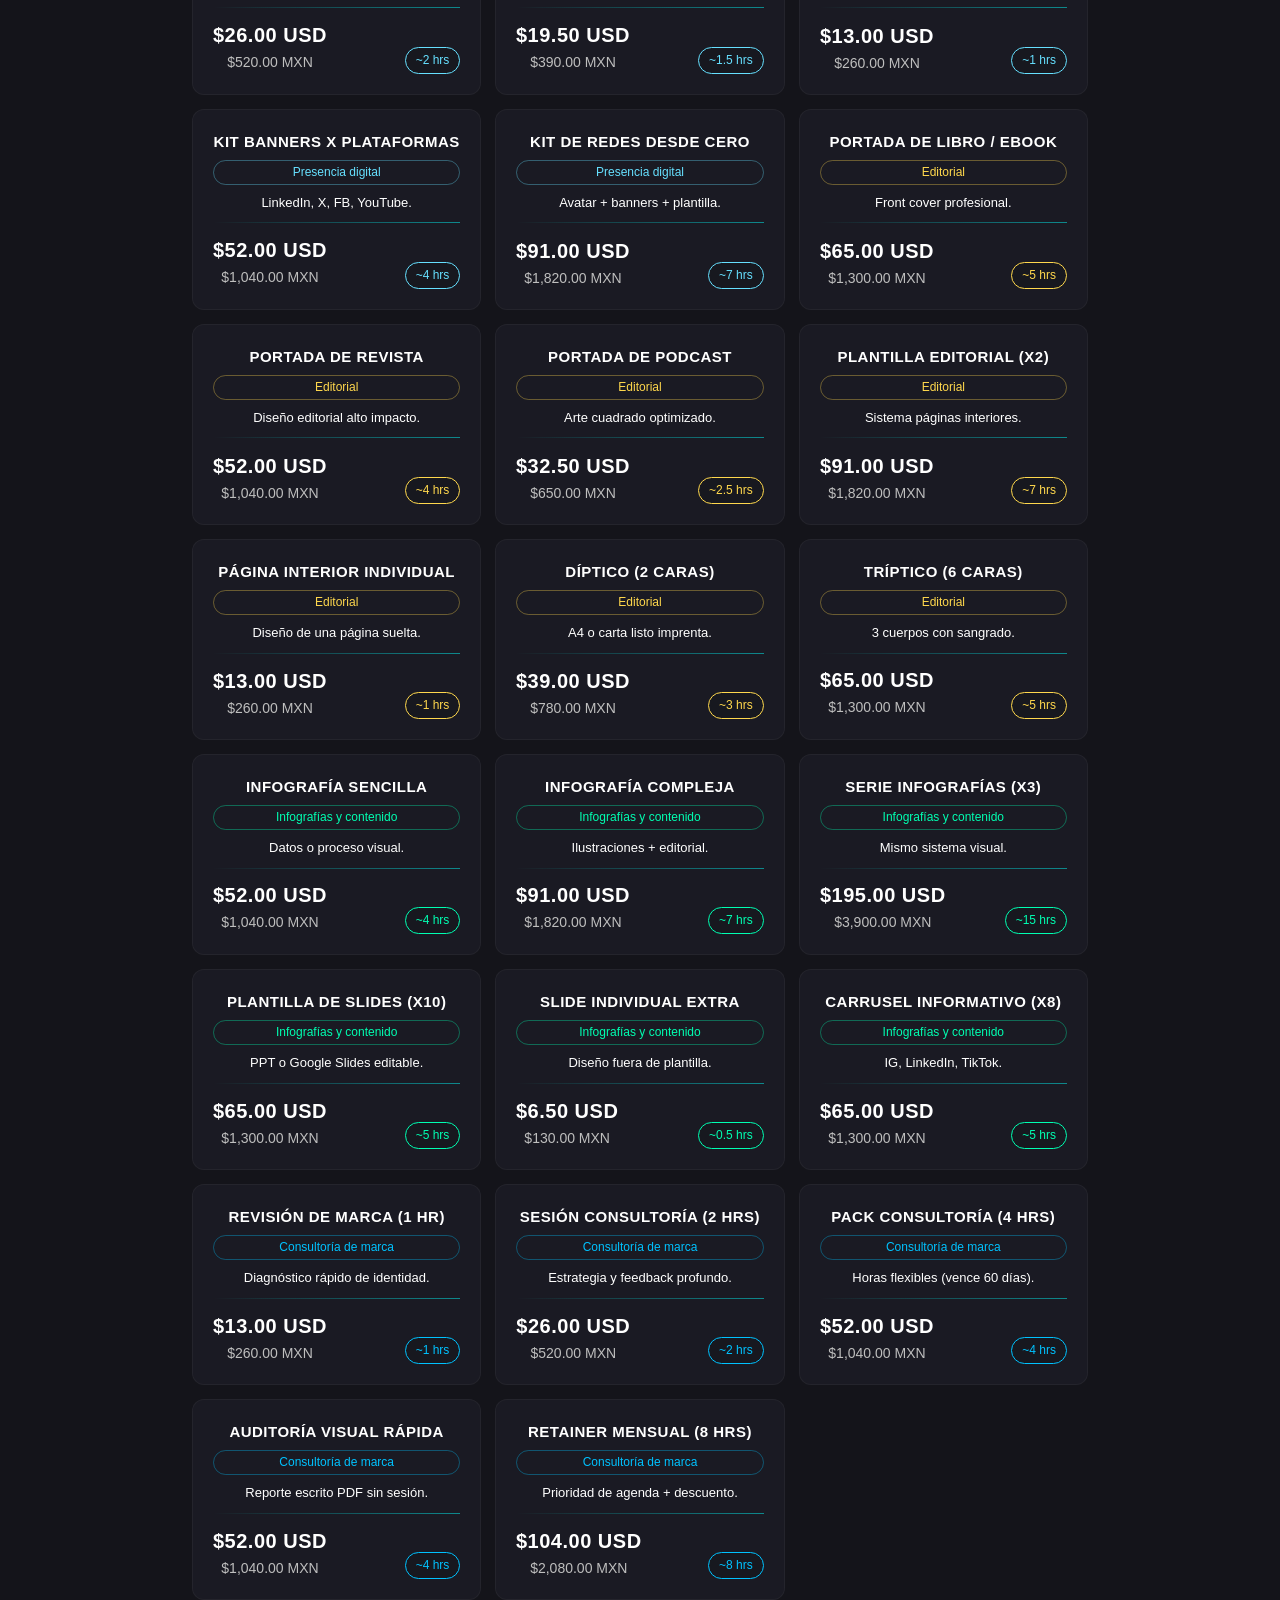
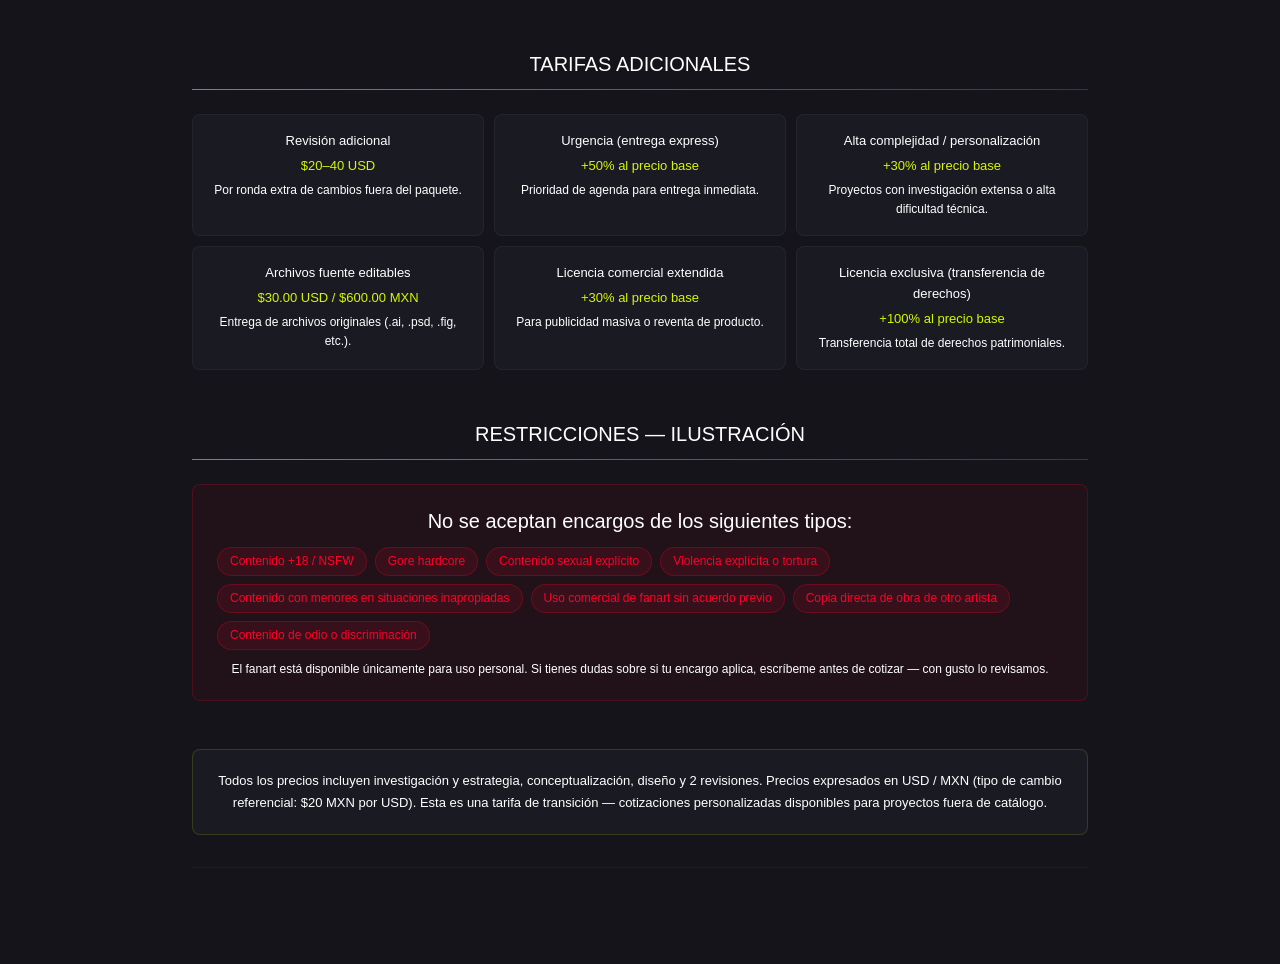
==== commit b4871f74: "Cambio 5" ====
--- a/index.html
+++ b/index.html
@@ -20,13 +20,7 @@
     <svg width="14" height="14" viewBox="0 0 24 24" fill="none" stroke="currentColor" stroke-width="2" stroke-linecap="round" stroke-linejoin="round"><path d="M18 13v6a2 2 0 0 1-2 2H5a2 2 0 0 1-2-2V8a2 2 0 0 1 2-2h6"></path><polyline points="15 3 21 3 21 9"></polyline><line x1="10" y1="14" x2="21" y2="3"></line></svg>
   </a>
   <div class="header">
-    <h1>Catálogo de servicios creativos</h1>
-    <p>Diseño gráfico · Ilustración · Contenido audiovisual</p>
-    <div class="badges">
-      <div class="badge badge-rate">Tarifa base: $13 USD / $260 MXN por hora</div>
-      <div class="badge badge-note">Versión de transición 2025</div>
-    </div>
-  </div>
+	  <img src="images/logo.png" alt="ALX GRAPHX" class="logo">
 
   <div class="section">
     <div class="section-title">Servicios</div>
--- a/styles.css
+++ b/styles.css
@@ -45,7 +45,7 @@
   --c-branding: #00F7F7;
   --c-consultoria: #00C2FF;
 
-  --c-ilustracion-proyecto: #9400F7;
+  --c-ilustracion-proyecto: #BB56FF;
   --c-ilustracion-acabado: #FF2DFB;
 
   --c-redes: #D5F700;
@@ -92,6 +92,21 @@
 /* ============================================================
    HEADER
    ============================================================ */
+.logo {
+  width: 300px;
+  height: auto;
+  margin-bottom: 16px;
+
+  opacity: 0.9;
+  filter: drop-shadow(0 0 10px rgba(120, 120, 255, 0.25));
+
+  transition: all 0.3s ease;
+}
+
+.logo:hover {
+  opacity: 1;
+  transform: scale(1.05);
+}
 .header {
   text-align: center;
   margin-bottom: 3rem;
@@ -112,6 +127,15 @@
   margin-bottom: 8px;
 }
 
+
+.header-logo {
+  width: 320px;
+  max-width: 80%;
+  height: auto;
+  margin-bottom: 8px;
+  mix-blend-mode: screen;
+}
+
 .header p {
   font-size: 18px;
   color: var(--text-secondary);
@@ -174,7 +198,7 @@
   left: 0;
   bottom: 0;
   width: 100%;
-  height: 2px;
+  height: 1px;
 
   background: linear-gradient(
     90deg,
@@ -200,13 +224,21 @@
 }
 
 .service-card {
-  background: var(--bg-secondary);
+  background: var(--bg-primary);
   border: 0.5px solid var(--border);
   border-radius: var(--radius-lg);
   padding: 1.25rem;
   display: flex;
   flex-direction: column;
-  transition: var(--transition);
+
+  position: relative; /* 👈 IMPORTANTE */
+  z-index: 0;
+
+  transform: translateZ(0); /* 👈 evita parpadeo */
+  backface-visibility: hidden;
+
+  -webkit-font-smoothing: antialiased;
+  -moz-osx-font-smoothing: grayscale;
 }
 
 .service-card:hover {
@@ -303,13 +335,14 @@
     transparent,
     var(--accent-blue),
     var(--accent-purple),
-       transparent
+    transparent
   );
 
   background-size: 300% 100%;
   animation: gradientMove 8s linear infinite;
   opacity: 0.5;
 }
+
 
 .price-usd {
   font-family: "Outfit", sans-serif;
@@ -365,7 +398,7 @@
 
 .extra-price {
   font-size: 13px;
-  color: var(--accent-blue);
+  color: var(--accent-green);
   font-weight: 500;
   margin-bottom: 4px;
 }
@@ -514,7 +547,7 @@
   position: absolute;
   inset: 0;
   border-radius: inherit;
-  padding: 2px; /* grosor del borde */
+  padding: 1px; /* grosor del borde */
 
   background: linear-gradient(
     90deg,
@@ -625,6 +658,7 @@
 .hrs-tag[data-cat="identidad"]            { border-color: var(--c-identidad);            color: var(--c-identidad); }
 .hrs-tag[data-cat="digital"]              { border-color: var(--c-fotografia);           color: var(--c-fotografia); }
 
+
 /* ============================================================
    IMPRESION
    ============================================================ */
